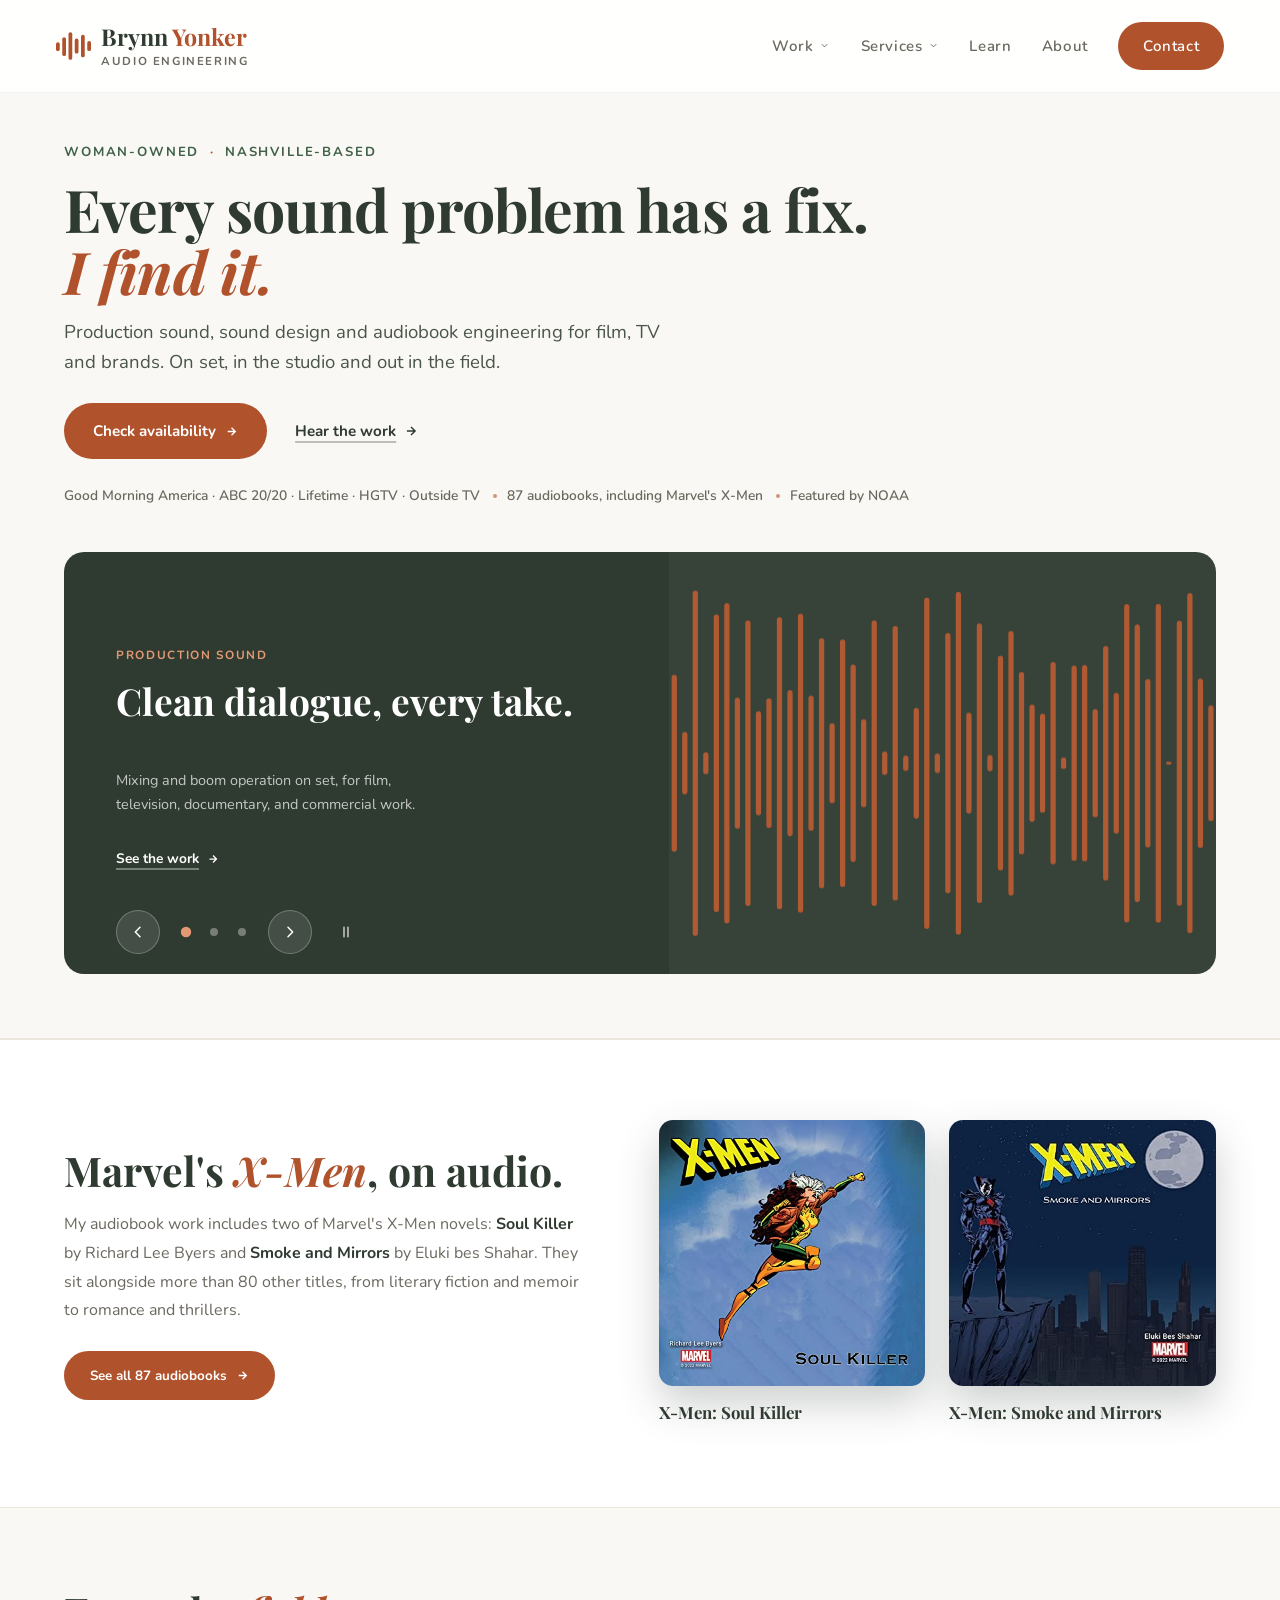
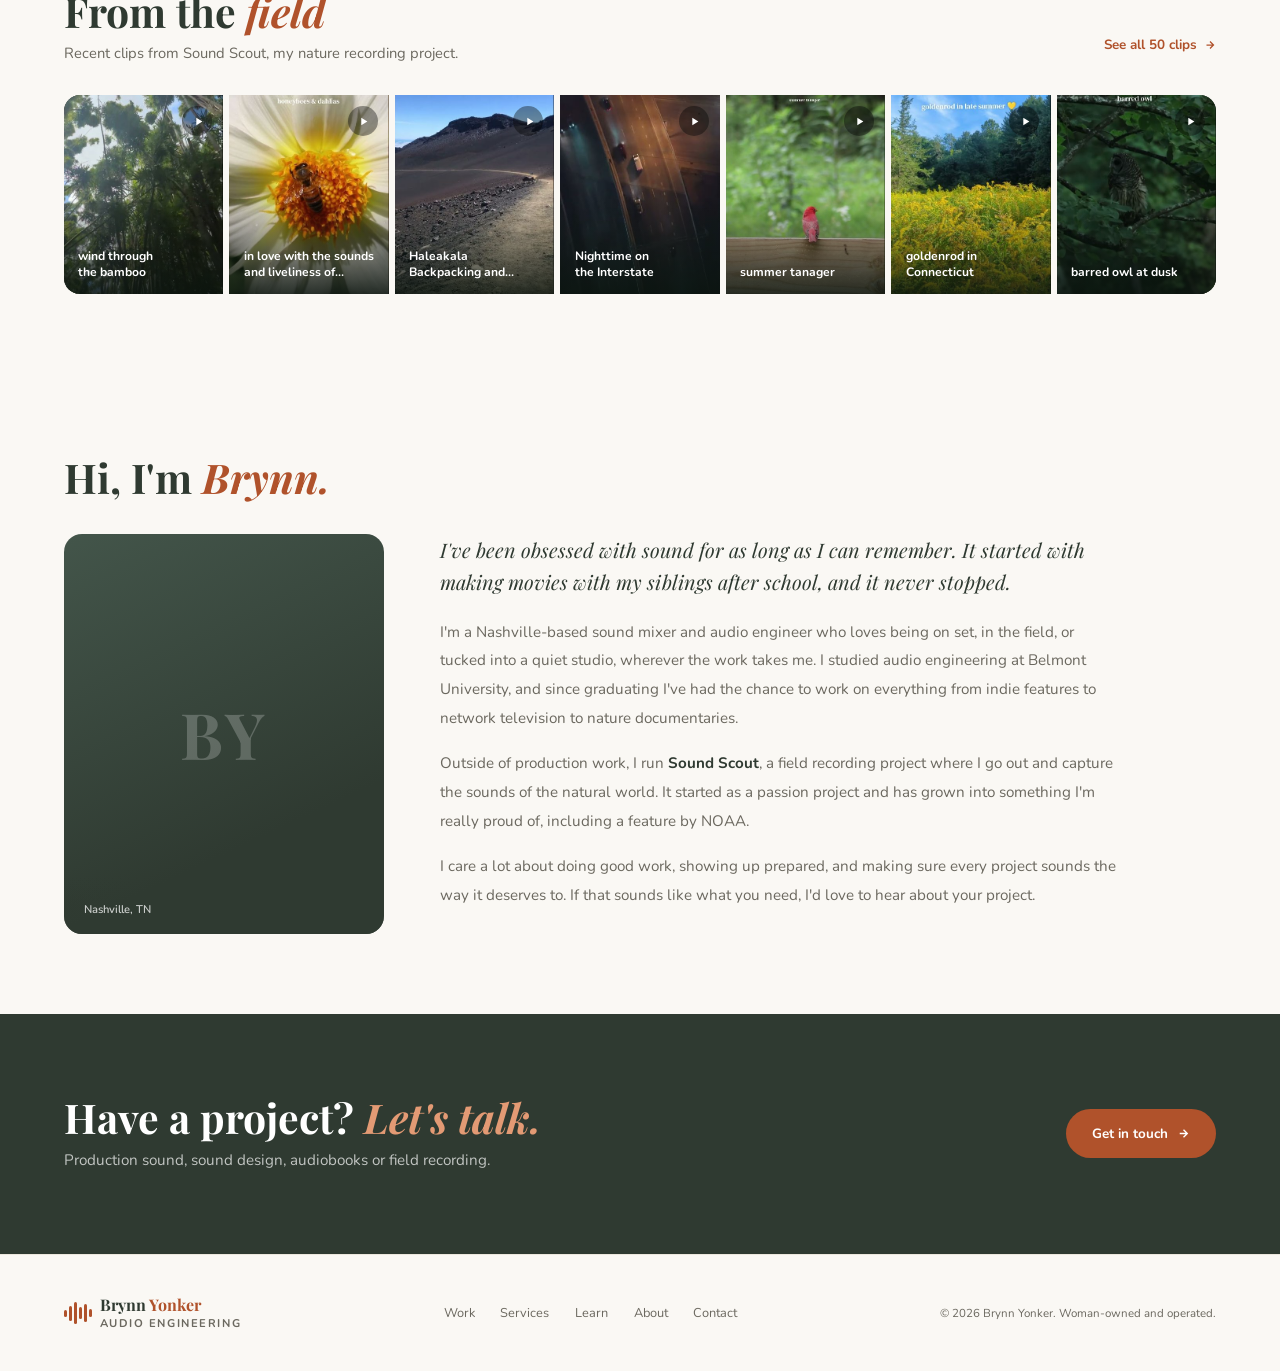
==== index.html @ 13d366b1 "Services: symmetric rows down the page One centred column (max 1080px); every row is two equal halve" ====
<!DOCTYPE html>
<html lang="en">
<head>
<meta charset="UTF-8">
<meta name="viewport" content="width=device-width, initial-scale=1.0">
<title>Brynn Yonker | Production Sound Mixer &amp; Audio Engineer</title>
<meta name="description" content="Production Sound Mixer, Sound Designer, and Audiobook Engineer based in Nashville, TN. Credits include GMA, ABC 20/20, Lifetime, HGTV and Outside TV.">
<link rel="canonical" href="https://particlepack-prog.github.io/brynn-yonker/">
<link rel="icon" href="data:image/svg+xml,%3Csvg xmlns='http://www.w3.org/2000/svg' viewBox='0 0 32 32'%3E%3Crect width='32' height='32' rx='7' fill='%232f3a31'/%3E%3Cg fill='%23c25e34'%3E%3Crect x='6' y='13' width='3' height='6' rx='1.5'/%3E%3Crect x='11' y='9' width='3' height='14' rx='1.5'/%3E%3Crect x='16' y='6' width='3' height='20' rx='1.5'/%3E%3Crect x='21' y='11' width='3' height='10' rx='1.5'/%3E%3C/g%3E%3C/svg%3E">
<meta name="theme-color" content="#2f3a31">
<meta property="og:type" content="website">
<meta property="og:site_name" content="Brynn Yonker">
<meta property="og:title" content="Brynn Yonker | Production Sound Mixer & Audio Engineer">
<meta property="og:description" content="Production Sound Mixer, Sound Designer, and Audiobook Engineer based in Nashville, TN. Credits include GMA, ABC 20/20, Lifetime, HGTV and Outside TV.">
<meta property="og:url" content="https://particlepack-prog.github.io/brynn-yonker/">
<meta property="og:image" content="https://particlepack-prog.github.io/brynn-yonker/og-image.png">
<meta property="og:image:width" content="1200">
<meta property="og:image:height" content="630">
<meta property="og:image:alt" content="Brynn Yonker, Production Sound Mixer, Nashville TN">
<meta name="twitter:card" content="summary_large_image">
<meta name="twitter:title" content="Brynn Yonker | Production Sound Mixer & Audio Engineer">
<meta name="twitter:description" content="Production Sound Mixer, Sound Designer, and Audiobook Engineer based in Nashville, TN. Credits include GMA, ABC 20/20, Lifetime, HGTV and Outside TV.">
<meta name="twitter:image" content="https://particlepack-prog.github.io/brynn-yonker/og-image.png">
<script type="application/ld+json">
{
  "@context": "https://schema.org",
  "@type": "Person",
  "name": "Brynn Yonker",
  "url": "https://particlepack-prog.github.io/brynn-yonker/",
  "image": "https://particlepack-prog.github.io/brynn-yonker/og-image.png",
  "jobTitle": "Production Sound Mixer",
  "description": "Production Sound Mixer, Sound Designer, and Audiobook Engineer based in Nashville, TN.",
  "address": { "@type": "PostalAddress", "addressLocality": "Nashville", "addressRegion": "TN", "addressCountry": "US" },
  "knowsAbout": ["Production Sound Mixing", "Boom Operation", "Sound Design", "Audiobook Engineering", "Field Recording"],
  "sameAs": [
    "https://www.imdb.com/name/nm11191934/",
    "https://www.instagram.com/brynn.yonker/",
    "https://www.facebook.com/brynn.yonker.9/",
    "https://www.linkedin.com/in/brynn-yonker-462735157/",
    "https://www.youtube.com/@sound_scout",
    "https://www.tiktok.com/@sound_scout"
  ]
}
</script>
<link rel="preconnect" href="https://fonts.googleapis.com">
<link rel="preconnect" href="https://fonts.gstatic.com" crossorigin>
<link href="https://fonts.googleapis.com/css2?family=Playfair+Display:ital,wght@0,400;0,700;1,400;1,700&family=Nunito:wght@300;400;600;700&display=swap" rel="stylesheet">
<link rel="stylesheet" href="css/style.css?v=2f4d463a">
</head>
<body>
<a class="skip-link" href="#main">Skip to content</a>

<!-- NAV -->
<nav aria-label="Main">
  <a href="index.html" class="nav-logo"><span class="wave"><i></i><i></i><i></i><i></i><i></i><i></i></span><span class="logo-text"><span class="logo-name">Brynn <span class="logo-surname">Yonker</span></span><span class="logo-role">Audio Engineering</span></span></a>
  <button class="nav-toggle" aria-label="Menu" aria-expanded="false">
    <svg viewBox="0 0 24 24"><path d="M3 12h18M3 6h18M3 18h18"/></svg>
  </button>
  <ul class="nav-links">
    <li>
      <a href="work/production-sound.html">Work <svg class="nav-caret" viewBox="0 0 24 24"><path d="M6 9l6 6 6-6"/></svg></a>
      <div class="nav-dropdown">
        <a href="work/production-sound.html"><span class="dd-title">Production Sound</span><span class="dd-desc">Mixing &amp; boom op on set</span></a>
        <a href="work/sound-design.html"><span class="dd-title">Sound Design</span><span class="dd-desc">Post-production design</span></a>
        <a href="work/audiobooks.html"><span class="dd-title">Audiobooks</span><span class="dd-desc">Recording, editing, ACX delivery</span></a>
        <a href="work/sound-scout.html"><span class="dd-title">Sound Scout</span><span class="dd-desc">Field recording, nature &amp; NOAA</span></a>
      </div>
    </li>
    <li>
      <a href="services.html">Services <svg class="nav-caret" viewBox="0 0 24 24"><path d="M6 9l6 6 6-6"/></svg></a>
      <div class="nav-dropdown">
        <a href="services.html#production-sound-mixing"><span class="dd-title">Production Sound Mixing</span><span class="dd-desc">Dialogue capture on set</span></a>
        <a href="services.html#boom-operation"><span class="dd-title">Boom Operation</span><span class="dd-desc">Clean, out-of-frame coverage</span></a>
        <a href="services.html#sound-design"><span class="dd-title">Sound Design</span><span class="dd-desc">Editing, design and mix</span></a>
        <a href="services.html#audiobooks"><span class="dd-title">Audiobook Engineering</span><span class="dd-desc">Record, proof, master to ACX</span></a>
        <a href="services.html#field-recording"><span class="dd-title">Field Recording</span><span class="dd-desc">Nature and location audio</span></a>
      </div>
    </li>
    <li><a href="learn.html">Learn</a></li>
    <li><a href="#about">About</a></li>
    <li><a href="contact.html" class="nav-cta">Contact</a></li>
  </ul>
</nav>

<main id="main" tabindex="-1">

<!-- HERO -->
<section id="hero">
  <div class="hero-pitch">
    <p class="hero-identity">Woman-owned <span aria-hidden="true">·</span> Nashville-based</p>
    <h1 class="hero-title"><span class="sr-only">Brynn Yonker, Nashville audio engineer. </span>Every sound problem has a fix. <em>I find it.</em></h1>
    <p class="hero-lede">Production sound, sound design and audiobook engineering for film, TV and brands. On set, in the studio and out in the field.</p>
    <div class="hero-actions">
      <a class="btn-primary" href="contact.html">Check availability <svg width="13" height="13" viewBox="0 0 24 24" fill="none" stroke="currentColor" stroke-width="2.5"><path d="M5 12h14M12 5l7 7-7 7"/></svg></a>
      <a class="hero-secondary" href="work/production-sound.html">Hear the work <svg viewBox="0 0 24 24"><path d="M5 12h14M12 5l7 7-7 7"/></svg></a>
    </div>
    <ul class="hero-proof">
      <li>Good Morning America · ABC 20/20 · Lifetime · HGTV · Outside TV</li>
      <li>87 audiobooks, including Marvel's X-Men</li>
      <li>Featured by NOAA</li>
    </ul>
  </div>

  <div class="hero-slider" id="heroSlider" aria-roledescription="carousel" aria-label="Areas of work">
    <div class="hero-track">
      <article class="hero-slide is-active" data-index="0">
        <div class="hero-slide-copy">
          <span class="hero-eyebrow">Production Sound</span>
          <h2>Clean dialogue, every take.</h2>
          <p>Mixing and boom operation on set, for film, television, documentary, and commercial work.</p>
          <a href="work/production-sound.html" class="hero-slide-link">See the work <svg viewBox="0 0 24 24"><path d="M5 12h14M12 5l7 7-7 7"/></svg></a>
        </div>
        <div class="hero-slide-visual"><canvas class="hero-canvas" data-viz="dialogue" aria-hidden="true"></canvas></div>
      </article>
      <article class="hero-slide" data-index="1">
        <div class="hero-slide-copy">
          <a class="ig-badge hero-noaa" href="https://www.fisheries.noaa.gov/new-england-mid-atlantic/science-data/passive-acoustic-technologies#drop-hydrophone" target="_blank" rel="noopener"><svg viewBox="0 0 24 24"><path d="M12 22s8-4 8-10V5l-8-3-8 3v7c0 6 8 10 8 10z"/></svg> Featured by NOAA</a>
          <span class="hero-eyebrow">Sound Design &amp; Field Recording</span>
          <h2>Sound worlds, built from scratch.</h2>
          <p>Post-production design and nature field recording under the Sound Scout brand.</p>
          <a href="work/sound-design.html" class="hero-slide-link">See the work <svg viewBox="0 0 24 24"><path d="M5 12h14M12 5l7 7-7 7"/></svg></a>
        </div>
        <div class="hero-slide-visual"><img class="hero-slide-img" src="img/work/noaa-banner.jpg" alt="Illustration of a hydrophone recording underwater"></div>
      </article>
      <article class="hero-slide" data-index="2">
        <div class="hero-slide-copy">
          <span class="hero-eyebrow">Audiobooks</span>
          <h2>Stories, voiced and delivered.</h2>
          <p>Recording, editing, and proofing with ACX-compliant delivery for Audible and beyond.</p>
          <a href="work/audiobooks.html" class="hero-slide-link">See the work <svg viewBox="0 0 24 24"><path d="M5 12h14M12 5l7 7-7 7"/></svg></a>
        </div>
        <div class="hero-slide-visual hero-covers">
          <img src="img/audiobooks/x-men-soul-killer.jpg" alt="X-Men: Soul Killer audiobook cover" width="500" height="500">
          <img src="img/audiobooks/x-men-smoke-and-mirrors.jpg" alt="X-Men: Smoke and Mirrors audiobook cover" width="400" height="400">
        </div>
      </article>
    </div>
    <div class="hero-controls">
      <button class="hero-arrow" type="button" data-dir="-1" aria-label="Previous slide"><svg viewBox="0 0 24 24"><path d="M15 5l-7 7 7 7"/></svg></button>
      <div class="hero-dots">
        <button class="hero-dot is-active" type="button" aria-current="true" data-index="0" aria-label="Slide 1: Production Sound"></button>
        <button class="hero-dot" type="button" data-index="1" aria-label="Slide 2: Sound Design &amp; Field Recording"></button>
        <button class="hero-dot" type="button" data-index="2" aria-label="Slide 3: Audiobooks"></button>
      </div>
      <button class="hero-arrow" type="button" data-dir="1" aria-label="Next slide"><svg viewBox="0 0 24 24"><path d="M9 5l7 7-7 7"/></svg></button>
      <button class="hero-pause" type="button" data-motion-toggle aria-label="Pause animations"><svg class="icon-pause-sm" viewBox="0 0 24 24"><path d="M9 5v14M15 5v14"/></svg><svg class="icon-play-sm" viewBox="0 0 24 24"><path d="M7 4.5v15l12-7.5z"/></svg></button>
    </div>
  </div>
</section>

<!-- MARVEL: the X-Men audiobooks, out front -->
<section id="marvel" class="marvel-band">
  <div class="marvel-inner">
    <div class="marvel-copy fade-up">
      <h2>Marvel's <em>X-Men</em>, on audio.</h2>
      <p>My audiobook work includes two of Marvel's X-Men novels: <strong>Soul Killer</strong> by Richard Lee Byers and <strong>Smoke and Mirrors</strong> by Eluki bes Shahar. They sit alongside more than 80 other titles, from literary fiction and memoir to romance and thrillers.</p>
      <a class="btn-primary" href="work/audiobooks.html">See all 87 audiobooks <svg width="13" height="13" viewBox="0 0 24 24" fill="none" stroke="currentColor" stroke-width="2.5"><path d="M5 12h14M12 5l7 7-7 7"/></svg></a>
    </div>
    <div class="marvel-covers fade-up">
      <a class="marvel-cover" href="https://www.audible.com/pd/X-Men-Soul-Killer-Audiobook/B09GL233FQ" target="_blank" rel="noopener">
        <img src="img/audiobooks/x-men-soul-killer.jpg" alt="X-Men: Soul Killer audiobook cover" width="500" height="500" loading="lazy">
        <span class="marvel-cap">X-Men: Soul Killer</span>
      </a>
      <a class="marvel-cover" href="https://www.audible.com/pd/X-Men-Smoke-and-Mirrors-Audiobook/B09GL21Y2V" target="_blank" rel="noopener">
        <img src="img/audiobooks/x-men-smoke-and-mirrors.jpg" alt="X-Men: Smoke and Mirrors audiobook cover" width="400" height="400" loading="lazy">
        <span class="marvel-cap">X-Men: Smoke and Mirrors</span>
      </a>
    </div>
  </div>
</section>

<!-- FROM THE FIELD: a strip of real Sound Scout clips -->
<section id="field">
  <div class="field-head">
    <div>
      <h2>From the <em>field</em></h2>
      <p>Recent clips from Sound Scout, my nature recording project.</p>
    </div>
    <a class="field-all" href="work/sound-scout.html">See all 50 clips <svg width="12" height="12" viewBox="0 0 24 24" fill="none" stroke="currentColor" stroke-width="2.5"><path d="M5 12h14M12 5l7 7-7 7"/></svg></a>
  </div>
  <div class="field-row">
    <a class="ig-tile" href="https://youtube.com/shorts/SfgPTwZtjlU" target="_blank" rel="noopener">
      <img class="ig-img" src="img/scout/SfgPTwZtjlU.jpg" alt="" loading="lazy" width="405" height="506">
      <span class="ig-play" aria-hidden="true"><svg viewBox="0 0 10 10"><polygon points="3,1.5 8.5,5 3,8.5"/></svg></span>
      <span class="ig-caption"><span class="ig-title">wind through the bamboo</span></span>
    </a>
    <a class="ig-tile" href="https://youtube.com/shorts/Vj1apiY_xVc" target="_blank" rel="noopener">
      <img class="ig-img" src="img/scout/Vj1apiY_xVc.jpg" alt="" loading="lazy" width="405" height="506">
      <span class="ig-play" aria-hidden="true"><svg viewBox="0 0 10 10"><polygon points="3,1.5 8.5,5 3,8.5"/></svg></span>
      <span class="ig-caption"><span class="ig-title">in love with the sounds and liveliness of summer</span></span>
    </a>
    <a class="ig-tile" href="https://youtube.com/shorts/o15S46kv6pw" target="_blank" rel="noopener">
      <img class="ig-img" src="img/scout/o15S46kv6pw.jpg" alt="" loading="lazy" width="405" height="506">
      <span class="ig-play" aria-hidden="true"><svg viewBox="0 0 10 10"><polygon points="3,1.5 8.5,5 3,8.5"/></svg></span>
      <span class="ig-caption"><span class="ig-title">Haleakala Backpacking and Recording</span></span>
    </a>
    <a class="ig-tile" href="https://youtube.com/shorts/IsF0hgpNGHE" target="_blank" rel="noopener">
      <img class="ig-img" src="img/scout/IsF0hgpNGHE.jpg" alt="" loading="lazy" width="405" height="506">
      <span class="ig-play" aria-hidden="true"><svg viewBox="0 0 10 10"><polygon points="3,1.5 8.5,5 3,8.5"/></svg></span>
      <span class="ig-caption"><span class="ig-title">Nighttime on the Interstate</span></span>
    </a>
    <a class="ig-tile" href="https://youtube.com/shorts/_kPW7LiaGSY" target="_blank" rel="noopener">
      <img class="ig-img" src="img/scout/_kPW7LiaGSY.jpg" alt="" loading="lazy" width="405" height="506">
      <span class="ig-play" aria-hidden="true"><svg viewBox="0 0 10 10"><polygon points="3,1.5 8.5,5 3,8.5"/></svg></span>
      <span class="ig-caption"><span class="ig-title">summer tanager</span></span>
    </a>
    <a class="ig-tile" href="https://youtube.com/shorts/Dkj8dXExm6c" target="_blank" rel="noopener">
      <img class="ig-img" src="img/scout/Dkj8dXExm6c.jpg" alt="" loading="lazy" width="405" height="506">
      <span class="ig-play" aria-hidden="true"><svg viewBox="0 0 10 10"><polygon points="3,1.5 8.5,5 3,8.5"/></svg></span>
      <span class="ig-caption"><span class="ig-title">goldenrod in Connecticut</span></span>
    </a>
    <a class="ig-tile" href="https://youtube.com/shorts/Xej_dlHcy8c" target="_blank" rel="noopener">
      <img class="ig-img" src="img/scout/Xej_dlHcy8c.jpg" alt="" loading="lazy" width="405" height="506">
      <span class="ig-play" aria-hidden="true"><svg viewBox="0 0 10 10"><polygon points="3,1.5 8.5,5 3,8.5"/></svg></span>
      <span class="ig-caption"><span class="ig-title">barred owl at dusk</span></span>
    </a>
  </div>
</section>

<!-- ABOUT -->
<section id="about">
  <h2>Hi, I'm <em>Brynn.</em></h2>
  <div class="about-grid">
  <!-- Portrait slot: the monogram stands in until a photo exists. To add one,
       save it as img/brynn-portrait.jpg and uncomment the img line below. -->
  <figure class="about-portrait fade-up">
    <span class="monogram">BY</span>
    <!-- <img src="img/brynn-portrait.jpg" alt="Brynn Yonker on set" loading="lazy" width="640" height="800"> -->
    <figcaption>Nashville, TN</figcaption>
  </figure>
  <div class="about-inner fade-up">
    <p class="opener">I've been obsessed with sound for as long as I can remember. It started with making movies with my siblings after school, and it never stopped.</p>
    <p>I'm a Nashville-based sound mixer and audio engineer who loves being on set, in the field, or tucked into a quiet studio, wherever the work takes me. I studied audio engineering at Belmont University, and since graduating I've had the chance to work on everything from indie features to network television to nature documentaries.</p>
    <p>Outside of production work, I run <strong>Sound Scout</strong>, a field recording project where I go out and capture the sounds of the natural world. It started as a passion project and has grown into something I'm really proud of, including a feature by NOAA.</p>
    <p>I care a lot about doing good work, showing up prepared, and making sure every project sounds the way it deserves to. If that sounds like what you need, I'd love to hear about your project.</p>
  </div>
  </div>
</section>

<!-- LET'S TALK -->
<section id="contact" class="cta-band">
  <div class="cta-inner">
    <div>
      <h2>Have a project? <em>Let's talk.</em></h2>
      <p>Production sound, sound design, audiobooks or field recording.</p>
    </div>
    <a class="btn-primary" href="contact.html">Get in touch <svg width="13" height="13" viewBox="0 0 24 24" fill="none" stroke="currentColor" stroke-width="2.5"><path d="M5 12h14M12 5l7 7-7 7"/></svg></a>
  </div>
</section>

<!-- FOOTER -->
</main>

<footer>
  <div class="footer-logo"><span class="wave"><i></i><i></i><i></i><i></i><i></i><i></i></span><span class="logo-text"><span class="logo-name">Brynn <span class="logo-surname">Yonker</span></span><span class="logo-role">Audio Engineering</span></span></div>
  <div class="footer-links">
    <a href="work/production-sound.html">Work</a>
    <a href="services.html">Services</a>
    <a href="learn.html">Learn</a>
    <a href="#about">About</a>
    <a href="contact.html">Contact</a>
  </div>
  <div class="footer-copy">&copy; 2026 Brynn Yonker. Woman-owned and operated.</div>
</footer>

<script src="js/main.js?v=2f4d463a"></script>
</body>
</html>
---- css/style.css ----
*,*::before,*::after{box-sizing:border-box;margin:0;padding:0}
:root{
  --cream:#faf8f4;--cream2:#ece7dd;
  --brown:#2f3a31;--brown2:#4a564a;
  --orange:#b0522b;--orange2:#e39a74;
  --green:#3f6147;--green2:#6a8d72;--green3:#e0ebdf;
  --sky:#7a9b8e;--muted:#6b685f;
  --navbg:rgba(255,255,255,0.9);
  --serif:'Playfair Display',Georgia,serif;
  --sans:'Nunito',system-ui,sans-serif;
}
html{scroll-behavior:smooth}
body{background:var(--cream);color:var(--brown);font-family:var(--sans);font-weight:400;line-height:1.75}
:focus-visible{outline:2px solid var(--orange);outline-offset:3px}
::selection{background:color-mix(in srgb,var(--orange) 24%,transparent);color:var(--brown)}
/* Skip link: off-screen until a keyboard user tabs to it. */
.skip-link{position:fixed;top:.75rem;left:.75rem;z-index:400;background:var(--brown);color:#fff;font-size:.88rem;font-weight:700;padding:.75rem 1.2rem;border-radius:10px;text-decoration:none;transform:translateY(-200%);transition:transform .2s}
.skip-link:focus{transform:none}
main:focus{outline:none}

/* ═══ NAV ═══ */
nav{position:fixed;top:0;left:0;right:0;z-index:200;display:flex;justify-content:space-between;align-items:center;padding:1.1rem 3.5rem;background:var(--navbg);backdrop-filter:blur(12px);border-bottom:1px solid color-mix(in srgb,var(--brown) 6%,transparent)}
.nav-logo{display:inline-flex;align-items:center;gap:.6rem;font-family:var(--serif);font-size:1.15rem;font-weight:700;color:var(--brown);text-decoration:none}

/* logo lockup: name over discipline */
.logo-text{display:flex;flex-direction:column;line-height:1.05}
.logo-surname{color:var(--orange)}
.logo-role{font-family:var(--sans);font-size:.7rem;font-weight:700;letter-spacing:.14em;text-transform:uppercase;color:var(--muted);margin-top:.28rem}
.footer-logo .logo-role{font-size:.7rem}

/* waveform mark */
.wave{display:inline-flex;align-items:center;gap:2.5px;height:22px}
.wave i{display:block;width:2.5px;border-radius:2px;background:var(--orange);animation:wave 1.2s ease-in-out infinite}
.wave i:nth-child(1){height:7px;animation-delay:0s}
.wave i:nth-child(2){height:15px;animation-delay:.15s}
.wave i:nth-child(3){height:22px;animation-delay:.3s}
.wave i:nth-child(4){height:12px;animation-delay:.45s}
.wave i:nth-child(5){height:18px;animation-delay:.6s}
.wave i:nth-child(6){height:8px;animation-delay:.75s}
@keyframes wave{0%,100%{transform:scaleY(.5)}50%{transform:scaleY(1)}}
@media(prefers-reduced-motion:reduce){.wave i{animation:none}}
.footer-logo .wave i{background:var(--orange)}

.nav-links{display:flex;align-items:center;gap:2rem;list-style:none}
.nav-links>li{position:relative}
.nav-links>li>a{font-size:0.8rem;font-weight:600;letter-spacing:.04em;color:var(--muted);text-decoration:none;transition:color .25s;display:inline-flex;align-items:center;gap:.35rem}
.nav-links>li>a:hover,.nav-links>li.active>a,.nav-links>li:focus-within>a{color:var(--orange)}
.nav-caret{width:9px;height:9px;stroke:currentColor;fill:none;stroke-width:2;transition:transform .2s}
.nav-links>li:hover .nav-caret,.nav-links>li:focus-within .nav-caret{transform:rotate(180deg)}
.nav-cta{display:inline-flex!important;align-items:center;min-height:44px;font-size:.76rem;font-weight:700;color:#fff!important;background:var(--orange);padding:.5rem 1.2rem;border-radius:50px;text-decoration:none;transition:background .25s!important}
.nav-cta:hover{background:var(--brown)!important}

/* dropdown */
/* Closing is delayed slightly (visibility flips last), so a crooked path from the
   label down to the menu doesn't drop it. Visibility alone gates clicks, which
   keeps the menu usable for that whole grace period. */
.nav-dropdown{position:absolute;top:100%;left:50%;transform:translate(-50%,6px);min-width:210px;background:#fff;border:1px solid var(--cream2);border-radius:12px;box-shadow:0 16px 40px color-mix(in srgb,var(--brown) 12%,transparent);padding:.5rem;opacity:0;visibility:hidden;transition:opacity .18s ease .12s,transform .18s ease .12s,visibility 0s linear .3s}
/* Invisible bridge across the gap between the label and the menu. It belongs to
   the menu, so crossing it keeps the parent item hovered. Its height must match
   the 10px open-state offset below. */
.nav-dropdown::before{content:'';position:absolute;left:-12px;right:-12px;bottom:100%;height:10px}
.nav-links>li:hover .nav-dropdown,.nav-links>li:focus-within .nav-dropdown,.nav-links>li.open .nav-dropdown{opacity:1;visibility:visible;transform:translate(-50%,10px);transition:opacity .18s ease,transform .18s ease,visibility 0s}
.nav-dropdown a{display:flex;flex-direction:column;gap:.1rem;padding:.6rem .75rem;border-radius:8px;text-decoration:none;color:var(--brown);transition:background .2s}
.nav-dropdown a:hover,.nav-dropdown a:focus-visible{background:var(--cream)}
.nav-dropdown a .dd-title{font-size:.82rem;font-weight:700}
.nav-dropdown a .dd-desc{font-size:.7rem;color:var(--muted);font-weight:400}
.nav-dropdown a.current{background:var(--green3)}
.nav-dropdown a.current .dd-title{color:var(--green)}

/* mobile menu */
.nav-toggle{display:none;background:none;border:none;cursor:pointer;padding:10px;margin:-10px -10px -10px 0;border-radius:10px;line-height:0}
.nav-toggle svg{width:24px;height:24px;stroke:var(--brown);fill:none;stroke-width:2}

/* ═══ BREADCRUMB (work subpages) ═══ */
.breadcrumb{padding:7rem 4rem 0;display:flex;align-items:center;gap:.5rem;font-size:.76rem;font-weight:600;color:var(--muted)}
.breadcrumb a{display:inline-block;padding:.7rem 0;color:var(--muted);text-decoration:none;transition:color .2s}
.breadcrumb a:hover{color:var(--orange)}
.breadcrumb .sep{opacity:.5}
.breadcrumb .current{color:var(--orange)}
.work-hero{padding:1.25rem 4rem 3rem;border-bottom:1.5px solid var(--cream2)}
.work-hero h1{font-family:var(--serif);font-size:clamp(2.2rem,4.4vw,3.6rem);font-weight:700;color:var(--brown);line-height:1.05;margin-bottom:.65rem}
.work-hero h1 em{font-style:italic;color:var(--orange)}
.work-hero p{max-width:560px;font-size:.92rem;color:var(--muted);line-height:1.8}
.work-pager{display:flex;gap:.6rem;flex-wrap:wrap;margin-top:1.5rem}
.work-pager a{display:inline-flex;align-items:center;min-height:44px;font-size:.78rem;font-weight:600;color:var(--muted);background:var(--cream);border:1.5px solid var(--cream2);padding:.45rem 1rem;border-radius:50px;text-decoration:none;transition:all .2s}
.work-pager a:hover{border-color:var(--orange);color:var(--orange)}
.work-pager a.current{background:var(--orange);color:#fff;border-color:var(--orange)}

/* ═══ HERO ═══ */
#hero{padding:3rem 4rem 4rem;border-bottom:1.5px solid var(--cream2)}
.hero-head{display:flex;align-items:flex-end;justify-content:space-between;gap:2rem;flex-wrap:wrap;margin-bottom:2.5rem}
.hero-head h1{font-family:var(--serif);font-size:clamp(2.6rem,5vw,4.8rem);font-weight:700;line-height:1;color:var(--brown);margin-bottom:.65rem}
.hero-head h1 em{font-style:italic;color:var(--orange)}
.intro-roles{font-size:.82rem;color:var(--muted);font-weight:600;letter-spacing:.03em}
.hero-head-right{display:flex;align-items:center;gap:1.25rem;flex-shrink:0;padding-bottom:.3rem}
.intro-location{display:inline-flex;align-items:center;gap:.4rem;font-size:.78rem;font-weight:600;color:var(--muted)}
.intro-location svg{flex-shrink:0}

.hero-kicker{display:block;font-size:.72rem;font-weight:700;letter-spacing:.18em;text-transform:uppercase;color:var(--green);margin-bottom:.9rem;line-height:1.7}
.hero-kicker .sep{margin:0 .35rem}
@media(max-width:560px){.hero-kicker{letter-spacing:.12em;font-size:.68rem}}
.hero-kicker .sep{color:var(--orange);opacity:.7}

/* hero slider */
.hero-slider{position:relative;background:var(--brown);border-radius:20px;overflow:hidden}
.hero-track{display:grid}
.hero-slide{grid-area:1/1;display:grid;grid-template-columns:1.05fr .95fr;align-items:stretch;opacity:0;visibility:hidden;pointer-events:none;transition:opacity .6s ease}
.hero-slide.is-active{opacity:1;visibility:visible;pointer-events:auto}
@media(prefers-reduced-motion:reduce){.hero-slide{transition:none}}
.hero-slide-copy{padding:3rem 3.25rem;display:flex;flex-direction:column;justify-content:center;gap:.85rem;color:#fff}
.hero-eyebrow{display:inline-flex;align-items:center;gap:.5rem;font-size:.74rem;font-weight:700;letter-spacing:.14em;text-transform:uppercase;color:var(--orange2)}
.hero-slide-copy h2{font-family:var(--serif);font-size:clamp(1.7rem,2.9vw,2.5rem);font-weight:700;line-height:1.15;color:#fff}
.hero-slide-copy p{font-size:.9rem;color:rgba(255,255,255,.72);line-height:1.7;max-width:38ch}
.hero-slide-link{display:inline-flex;align-items:center;gap:.5rem;font-size:.86rem;font-weight:700;color:#fff;text-decoration:none;margin-top:.4rem;width:fit-content;min-height:44px;text-decoration-line:underline;text-decoration-color:rgba(255,255,255,.35);text-decoration-thickness:1.5px;text-underline-offset:.35em;transition:border-color .2s,gap .2s}
.hero-slide-link:hover{text-decoration-color:#fff;gap:.75rem}
.hero-slide-link svg{width:12px;height:12px;stroke:currentColor;fill:none;stroke-width:2.5}
.hero-slide-visual{position:relative;min-height:220px;background:rgba(255,255,255,.04)}
.hero-canvas{position:absolute;inset:0;width:100%;height:100%;display:block}
.hero-controls{position:absolute;left:3.25rem;bottom:1.25rem;display:flex;align-items:center;gap:1rem;z-index:5}
.hero-arrow{width:44px;height:44px;border-radius:50%;background:rgba(255,255,255,.1);border:1.5px solid rgba(255,255,255,.25);color:#fff;display:flex;align-items:center;justify-content:center;cursor:pointer;font-size:1rem;line-height:1;transition:background .2s,border-color .2s}
.hero-arrow:hover{background:var(--orange);border-color:var(--orange)}
.hero-controls{gap:.75rem}
.hero-arrow svg,.hero-pause svg{width:16px;height:16px;stroke:currentColor;fill:none;stroke-width:2.2;stroke-linecap:round;stroke-linejoin:round}
.hero-arrow:focus-visible,.hero-dot:focus-visible,.hero-pause:focus-visible{outline:2px solid var(--orange2);outline-offset:2px}
.hero-dots{display:flex}
.hero-dot{position:relative;width:28px;height:44px;background:none;border:none;cursor:pointer;padding:0;border-radius:8px}
.hero-dot::before{content:'';position:absolute;top:50%;left:50%;width:8px;height:8px;margin:-4px 0 0 -4px;border-radius:50%;background:rgba(255,255,255,.35);transition:background .2s,transform .2s}
.hero-dot:hover::before{background:rgba(255,255,255,.7)}
.hero-dot.is-active::before{background:var(--orange2);transform:scale(1.3)}
/* Pause control: stops the slider and every looping animation on the site. */
.hero-pause{width:44px;height:44px;border-radius:50%;background:none;border:none;color:rgba(255,255,255,.75);display:flex;align-items:center;justify-content:center;cursor:pointer;transition:color .2s,background .2s}
.hero-pause:hover{color:#fff;background:rgba(255,255,255,.1)}
.icon-play-sm{display:none}
.motion-paused .icon-pause-sm{display:none}
.motion-paused .icon-play-sm{display:block}

/* ═══ TRUSTED BY (scrolling) ═══ */
#trusted{padding:6.5rem 0 2.25rem;background:var(--green3);border-bottom:1.5px solid var(--cream2);overflow:hidden}
.trusted-label{display:block;text-align:center;font-size:.74rem;font-weight:700;letter-spacing:.16em;text-transform:uppercase;color:var(--green);margin-bottom:1.75rem}
.marquee{position:relative;width:100%;overflow:hidden;-webkit-mask:linear-gradient(90deg,transparent,#000 8%,#000 92%,transparent);mask:linear-gradient(90deg,transparent,#000 8%,#000 92%,transparent)}
.marquee-track{display:flex;width:max-content;animation:scroll-names 32s linear infinite}
.marquee-group{display:flex;flex-shrink:0}
.marquee:hover .marquee-track,.motion-paused .marquee-track{animation-play-state:paused}
.motion-paused .wave i{animation-play-state:paused}
.marquee-pause{flex-shrink:0;width:44px;height:44px;margin-right:2.5rem;border-radius:50%;background:none;border:1.5px solid color-mix(in srgb,var(--green) 30%,transparent);color:var(--green);display:flex;align-items:center;justify-content:center;cursor:pointer;transition:background .2s,border-color .2s}
.marquee-pause:hover{background:color-mix(in srgb,var(--green) 10%,transparent);border-color:var(--green)}
.marquee-pause svg{width:14px;height:14px;stroke:currentColor;fill:none;stroke-width:2.2;stroke-linecap:round;stroke-linejoin:round}
.marquee-track span{display:inline-flex;align-items:center;font-family:var(--serif);font-size:clamp(1.1rem,2vw,1.6rem);font-weight:700;color:var(--brown);white-space:nowrap;padding:0 2.25rem}
.marquee-track .dot{color:var(--orange);opacity:.55;font-size:.6rem;padding:0}
@keyframes scroll-names{from{transform:translateX(0)}to{transform:translateX(-50%)}}
@media(prefers-reduced-motion:reduce){.marquee-track{animation:none;justify-content:center;width:100%}.marquee-group{flex-wrap:wrap;justify-content:center;row-gap:.25rem}.marquee-group[aria-hidden]{display:none}.marquee{-webkit-mask:none;mask:none}.marquee-pause{display:none}}

/* ═══ SHARED ═══ */
section{padding:5rem 4rem}
h2{font-family:var(--serif);font-size:clamp(1.8rem,3.2vw,2.8rem);font-weight:700;line-height:1.15;color:var(--brown);margin-bottom:2rem}
h2 em{font-style:italic;color:var(--orange)}
.btn-primary{display:inline-flex;align-items:center;gap:.6rem;background:var(--orange);color:#fff;font-family:var(--sans);font-size:.84rem;font-weight:700;padding:.8rem 1.6rem;border-radius:50px;text-decoration:none;border:none;cursor:pointer;transition:background .25s,transform .2s}
.btn-primary:hover{background:var(--brown);transform:translateY(-1px)}

/* ═══ WORK TEASER (home) ═══ */
#work-teaser{background:white}
.work-teaser-grid{display:grid;grid-template-columns:repeat(4,1fr);gap:1.25rem}
.work-teaser-card{background:var(--cream);border:1.5px solid var(--cream2);border-radius:16px;padding:1.5rem;text-decoration:none;display:flex;flex-direction:column;gap:.6rem;transition:transform .25s,box-shadow .25s,border-color .25s;position:relative;overflow:hidden}
.work-teaser-card:hover{transform:translateY(-3px);box-shadow:0 12px 32px color-mix(in srgb,var(--brown) 8%,transparent);border-color:color-mix(in srgb,var(--orange) 25%,transparent)}
.wt-icon{width:38px;height:38px;background:color-mix(in srgb,var(--orange) 12%,transparent);border-radius:9px;display:flex;align-items:center;justify-content:center}
.wt-icon svg{width:18px;height:18px;stroke:var(--orange);fill:none;stroke-width:1.6}
.wt-title{font-family:var(--serif);font-size:1.05rem;font-weight:700;color:var(--brown)}
.wt-desc{font-size:.8rem;color:var(--muted);line-height:1.6;flex:1}
.wt-link{font-size:.72rem;font-weight:700;color:var(--orange);display:inline-flex;align-items:center;gap:.35rem}
.wt-link svg{width:11px;height:11px;stroke:currentColor;fill:none;stroke-width:2.5;transition:transform .2s}
.work-teaser-card:hover .wt-link svg{transform:translateX(3px)}

/* ═══ A/B AUDIO PLAYER ═══ */
.ab-player{background:var(--brown);border-radius:20px;padding:2.25rem 2.5rem;margin-bottom:2.5rem;color:#fff}
.abp-head{display:flex;justify-content:space-between;align-items:flex-start;gap:1.5rem;flex-wrap:wrap;margin-bottom:1.75rem}
.abp-eyebrow{display:inline-flex;align-items:center;gap:.5rem;font-size:.74rem;font-weight:700;letter-spacing:.14em;text-transform:uppercase;color:var(--orange2)}
.abp-title{font-family:var(--serif);font-size:clamp(1.4rem,2.4vw,1.9rem);font-weight:700;color:#fff;margin:.5rem 0 .35rem}
.abp-note{font-size:.85rem;color:rgba(255,255,255,.6);line-height:1.6;max-width:46ch}
.abp-badge{font-size:.7rem;font-weight:700;letter-spacing:.1em;text-transform:uppercase;color:#f0c9a8;background:color-mix(in srgb,var(--orange2) 18%,transparent);border:1px solid color-mix(in srgb,var(--orange2) 40%,transparent);padding:.3rem .7rem;border-radius:50px;white-space:nowrap}
.abp-body{display:flex;align-items:center;gap:1.25rem}
.abp-play{width:52px;height:52px;flex-shrink:0;border-radius:50%;background:var(--orange);border:none;cursor:pointer;display:flex;align-items:center;justify-content:center;transition:background .2s,transform .2s}
.abp-play:hover{transform:scale(1.06)}
.abp-play:focus-visible,.abp-toggle button:focus-visible{outline:2px solid var(--orange2);outline-offset:3px}
.abp-play svg{width:16px;height:16px;fill:#fff}
.abp-play .icon-pause{display:none}
.ab-player.is-playing .abp-play .icon-play{display:none}
.ab-player.is-playing .abp-play .icon-pause{display:block}
.abp-wave{position:relative;flex:1;height:68px;cursor:pointer;min-width:0}
.abp-wave canvas{position:absolute;inset:0;width:100%;height:100%;display:block}
.abp-time{font-size:.78rem;font-weight:600;color:rgba(255,255,255,.55);font-variant-numeric:tabular-nums;white-space:nowrap;flex-shrink:0}
.abp-toggle{display:inline-flex;gap:.25rem;margin-top:1.5rem;background:rgba(255,255,255,.07);padding:.25rem;border-radius:50px}
.abp-toggle button{font-family:var(--sans);font-size:.76rem;font-weight:700;color:rgba(255,255,255,.65);background:none;border:none;padding:.5rem 1.35rem;border-radius:50px;cursor:pointer;transition:background .2s,color .2s}
.abp-toggle button.is-active{background:var(--orange);color:#fff}
.abp-toggle button:hover:not(.is-active){color:#fff}
.abp-hint{font-size:.8rem;color:rgba(255,255,255,.62);margin-top:.85rem}
@media(max-width:900px){
  .ab-player{padding:1.5rem 1.35rem}
  .abp-body{gap:.85rem}
  .abp-play{width:44px;height:44px}
  .abp-wave{height:54px}
  .abp-time{display:none}
}

/* ═══ PORTFOLIO (video/audiobook/scout grids used on Work subpages) ═══ */
.video-grid{display:grid;grid-template-columns:repeat(auto-fill,minmax(280px,1fr));gap:1.25rem}
/* The card owns its shape, so it never collapses if a thumbnail is missing. */
.video-card{aspect-ratio:16/9;border-radius:14px;overflow:hidden;cursor:pointer;position:relative;background:var(--brown);transition:transform .3s,box-shadow .3s}
/* Cards carry a waveform ground, so they read as designed whether or not the
   thumbnail loads. Hues rotate so a grid of them has some rhythm. */
.video-card::after{content:'';position:absolute;inset:0;z-index:0;background-image:url("data:image/svg+xml,%3Csvg xmlns='http://www.w3.org/2000/svg' width='120' height='40' viewBox='0 0 120 40'%3E%3Cg fill='%23ffffff' fill-opacity='0.08'%3E%3Crect x='4' y='14' width='3' height='12' rx='1.5'/%3E%3Crect x='12' y='8' width='3' height='24' rx='1.5'/%3E%3Crect x='20' y='16' width='3' height='8' rx='1.5'/%3E%3Crect x='28' y='5' width='3' height='30' rx='1.5'/%3E%3Crect x='36' y='12' width='3' height='16' rx='1.5'/%3E%3Crect x='44' y='9' width='3' height='22' rx='1.5'/%3E%3Crect x='52' y='15' width='3' height='10' rx='1.5'/%3E%3Crect x='60' y='6' width='3' height='28' rx='1.5'/%3E%3Crect x='68' y='13' width='3' height='14' rx='1.5'/%3E%3Crect x='76' y='10' width='3' height='20' rx='1.5'/%3E%3Crect x='84' y='17' width='3' height='6' rx='1.5'/%3E%3Crect x='92' y='7' width='3' height='26' rx='1.5'/%3E%3Crect x='100' y='11' width='3' height='18' rx='1.5'/%3E%3Crect x='108' y='14' width='3' height='12' rx='1.5'/%3E%3C/g%3E%3C/svg%3E");background-size:120px 40px;pointer-events:none}
.video-card:nth-child(3n+1){background:linear-gradient(150deg,#3a4a3d 0%,var(--brown) 70%)}
.video-card:nth-child(3n+2){background:linear-gradient(150deg,#4a3b30 0%,var(--brown) 70%)}
.video-card:nth-child(3n+3){background:linear-gradient(150deg,#35453f 0%,var(--brown) 70%)}
.video-card>*{position:relative;z-index:1}
.video-card:hover{transform:translateY(-3px);box-shadow:0 12px 32px color-mix(in srgb,var(--brown) 10%,transparent)}
.video-thumb{width:100%;height:100%;object-fit:cover;display:block;transition:transform .5s}
.video-card:hover .video-thumb{transform:scale(1.04)}
.video-overlay{position:absolute;inset:0;background:linear-gradient(to top,color-mix(in srgb,var(--brown) 78%,transparent) 0%,transparent 55%);display:flex;flex-direction:column;justify-content:flex-end;padding:1rem}
.video-play{position:absolute;top:50%;left:50%;transform:translate(-50%,-50%);width:44px;height:44px;background:var(--orange);border-radius:50%;display:flex;align-items:center;justify-content:center;opacity:.85;transition:opacity .25s,transform .25s}
.video-card:hover .video-play{opacity:1;transform:translate(-50%,-50%) scale(1.08)}
.video-play svg{width:13px;height:13px;fill:#fff;margin-left:2px}
.video-title{font-size:.84rem;color:#fff;font-weight:600;line-height:1.4}
.video-meta{font-size:.76rem;color:rgba(255,255,255,.55);margin-top:.15rem}

.audiobook-grid{display:grid;grid-template-columns:repeat(auto-fill,minmax(180px,1fr));gap:1.25rem}
.audiobook-card{background:var(--cream);border:1.5px solid var(--cream2);border-radius:14px;padding:.85rem;text-decoration:none;display:flex;flex-direction:column;gap:.75rem;transition:transform .25s,box-shadow .25s,border-color .25s}
.audiobook-card:hover{transform:translateY(-2px);box-shadow:0 8px 24px color-mix(in srgb,var(--brown) 8%,transparent);border-color:var(--orange2)}

/* Square cover slot. Holds real cover art when present; until then the
   typographic treatment underneath stands in, so the card is never empty. */
.ab-cover{position:relative;aspect-ratio:1;border-radius:9px;overflow:hidden;background:linear-gradient(155deg,#43554a 0%,var(--brown) 72%);display:flex;flex-direction:column;justify-content:space-between;padding:.85rem}
.audiobook-card:nth-child(4n+2) .ab-cover{background:linear-gradient(155deg,#5a4233 0%,var(--brown) 72%)}
.audiobook-card:nth-child(4n+3) .ab-cover{background:linear-gradient(155deg,#3c4f55 0%,var(--brown) 72%)}
.audiobook-card:nth-child(4n+4) .ab-cover{background:linear-gradient(155deg,#54463a 0%,var(--brown) 72%)}
.ab-cover img{position:absolute;inset:0;width:100%;height:100%;object-fit:cover;display:block}
.ab-cover-title{font-family:var(--serif);font-size:1rem;font-weight:700;line-height:1.2;color:#fff;text-wrap:balance}
.ab-cover-mark{display:flex;align-items:center;gap:.4rem;font-size:.7rem;font-weight:700;letter-spacing:.12em;text-transform:uppercase;color:rgba(255,255,255,.6)}
.ab-cover-mark svg{width:12px;height:12px;stroke:var(--orange2);fill:none;stroke-width:1.8;flex-shrink:0}
.ab-title{font-size:.84rem;font-weight:600;color:var(--brown);line-height:1.35}
.ab-label{font-size:.72rem;color:var(--muted);font-weight:600;letter-spacing:.05em;text-transform:uppercase;margin-top:.15rem}
.ab-text{padding:0 .4rem .3rem}

.scout-grid{display:grid;grid-template-columns:1fr 1fr;gap:3rem;align-items:start}
.scout-intro{font-size:.92rem;color:var(--muted);line-height:1.85}
.noaa-badge{display:inline-flex;align-items:center;gap:.65rem;background:var(--green3);color:var(--green);font-size:.76rem;font-weight:600;padding:.65rem 1.1rem;border-radius:10px;margin-top:1.25rem;text-decoration:none;transition:background .25s}
.noaa-badge:hover{background:#b8d9bc}
.noaa-badge svg{width:15px;height:15px;stroke:var(--green);fill:none;stroke-width:1.5;flex-shrink:0}
.scout-social{margin-top:1.25rem;display:flex;gap:.65rem}
.scout-videos{display:flex;flex-direction:column;gap:.75rem}
.scout-video-item{display:flex;gap:1rem;align-items:center;padding:.75rem;background:var(--cream);border:1.5px solid var(--cream2);border-radius:12px;text-decoration:none;transition:border-color .25s,transform .2s}
.scout-video-item:hover{border-color:var(--orange2);transform:translateX(3px)}
.scout-thumb{width:76px;height:50px;object-fit:cover;border-radius:7px;flex-shrink:0;background:linear-gradient(140deg,var(--green2) 0%,var(--green) 100%)}
.scout-video-title{font-size:.8rem;font-weight:600;color:var(--brown);line-height:1.35}
.scout-video-dur{font-size:.68rem;color:var(--muted);margin-top:.1rem}

/* ═══ FULL CREDITS (grouped columns, on Production Sound page) ═══ */
.credits-block{margin-top:4rem;padding-top:3rem;border-top:1.5px solid var(--cream2)}
.credits-head{display:flex;align-items:baseline;justify-content:space-between;flex-wrap:wrap;gap:.75rem;margin-bottom:2rem}
.credits-head h2{font-family:var(--serif);font-size:1.5rem;font-weight:700;color:var(--brown);margin:0}
.credits-head h2 em{font-style:italic;color:var(--orange)}
.credits-head .credits-note{font-size:.78rem;color:var(--muted);font-weight:600}
.credits-grid{display:grid;grid-template-columns:repeat(auto-fit,minmax(230px,1fr));gap:2.25rem 2rem}
.credit-group-title{display:flex;align-items:center;gap:.5rem;font-size:.7rem;font-weight:700;letter-spacing:.12em;text-transform:uppercase;color:var(--green);margin-bottom:1rem;padding-bottom:.6rem;border-bottom:1px solid var(--cream2)}
.credit-group-title .cg-count{color:var(--muted);font-weight:600;letter-spacing:0}
.credit-group-list{list-style:none}
.credit-group-list li{display:flex;justify-content:space-between;align-items:baseline;gap:.75rem;padding:.45rem 0}
.cg-title{font-size:.84rem;font-weight:600;color:var(--brown);line-height:1.35}
.cg-sub{display:block;font-size:.78rem;color:var(--muted);font-weight:400;margin-top:1px}
.cg-sub.marquee-tag{color:var(--orange);font-weight:700}
.cg-year{font-size:.74rem;color:var(--muted);font-weight:600;white-space:nowrap;flex-shrink:0}
.imdb-link{display:inline-flex;align-items:center;min-height:44px;gap:.5rem;font-size:.76rem;font-weight:600;color:var(--orange);text-decoration:none;border:2px solid var(--orange);padding:.55rem 1.15rem;border-radius:50px;margin-top:2.5rem;transition:background .25s,color .25s}
.imdb-link:hover{background:var(--orange);color:#fff}

/* ═══ SERVICES ═══ */
#services{background:white}
.services-grid{display:grid;grid-template-columns:repeat(2,1fr);gap:1.25rem}
.service-card{background:var(--cream);border-radius:16px;padding:1.4rem 1.5rem;border:1.5px solid var(--cream2);transition:transform .25s,box-shadow .25s,border-color .25s;position:relative;overflow:hidden}
.service-card:hover{transform:translateY(-3px);box-shadow:0 12px 32px color-mix(in srgb,var(--brown) 7%,transparent);border-color:color-mix(in srgb,var(--orange) 20%,transparent)}
.service-card.featured{border-color:var(--green2);background:linear-gradient(160deg,#f0faf2 0%,var(--cream) 60%);grid-column:1/-1}
.service-card.featured:hover{border-color:var(--green);box-shadow:0 12px 32px color-mix(in srgb,var(--brown) 8%,transparent)}
.featured-label{display:inline-flex;align-items:center;gap:.35rem;font-size:.72rem;font-weight:700;letter-spacing:.1em;text-transform:uppercase;color:var(--green);background:var(--green3);padding:.2rem .6rem;border-radius:50px;margin-bottom:.6rem}
.featured-label::before{content:'';width:5px;height:5px;background:var(--green);border-radius:50%}
.service-icon{width:40px;height:40px;border-radius:10px;display:flex;align-items:center;justify-content:center;margin-bottom:.85rem}
.service-icon svg{width:22px;height:22px;fill:none;stroke-width:1.6}
.service-icon.orange{background:color-mix(in srgb,var(--orange) 12%,transparent)}
.service-icon.orange svg{stroke:var(--orange)}
.service-icon.green{background:var(--green3)}
.service-icon.green svg{stroke:var(--green)}
.service-icon.sky{background:color-mix(in srgb,var(--sky) 15%,transparent)}
.service-icon.sky svg{stroke:var(--sky)}
.service-title{font-family:var(--serif);font-size:1.05rem;font-weight:700;color:var(--brown);margin-bottom:.4rem}
.service-desc{font-size:.83rem;color:var(--muted);line-height:1.7}

/* ═══ SERVICES PAGE ═══ */
.svc-page{padding-top:1rem}
.svc-block{display:grid;grid-template-columns:minmax(0,260px) minmax(0,1fr);gap:3rem;padding:3rem 0;border-bottom:1.5px solid var(--cream2);scroll-margin-top:90px}
.svc-block:last-child{border-bottom:none}
.svc-side{position:sticky;top:96px;align-self:start}
.svc-eyebrow{display:inline-flex;align-items:center;gap:.5rem;font-size:.74rem;font-weight:700;letter-spacing:.14em;text-transform:uppercase;color:var(--green)}
.svc-side h2{font-size:clamp(1.5rem,2.4vw,2rem);margin:.55rem 0 0;text-wrap:balance}
.svc-body{max-width:64ch}
.svc-lede{font-family:var(--serif);font-size:1.18rem;font-style:italic;color:var(--brown);line-height:1.55;margin-bottom:1.1rem}
.svc-body>p{font-size:.93rem;color:var(--muted);line-height:1.85;margin-bottom:1rem}
.svc-body h3{font-size:.7rem;font-weight:700;letter-spacing:.12em;text-transform:uppercase;color:var(--brown2);margin:1.6rem 0 .75rem}
.svc-list{list-style:none;display:flex;flex-direction:column;gap:.5rem}
.svc-list li{position:relative;padding-left:1.25rem;font-size:.9rem;color:var(--brown);line-height:1.55}
.svc-list li::before{content:'';position:absolute;left:0;top:.62em;width:7px;height:7px;border-radius:50%;background:var(--orange)}
/* Spec table: label left, value right, figures aligned. */
.svc-spec{gap:0;border:1.5px solid var(--cream2);border-radius:12px;overflow:hidden;background:#fff}
.svc-spec li{display:flex;justify-content:space-between;gap:1rem;padding:.7rem 1rem;border-bottom:1px solid var(--cream2)}
.svc-spec li:last-child{border-bottom:none}
.svc-spec li::before{display:none}
.svc-spec li span:first-child{color:var(--muted);font-weight:600;font-size:.82rem}
.svc-spec li span:last-child{font-variant-numeric:tabular-nums;font-weight:700;font-size:.85rem;text-align:right}
.svc-proof{margin-top:1.4rem!important;font-size:.88rem!important}
.svc-proof a{color:var(--orange);font-weight:700;text-decoration:none}
.svc-proof a:hover{text-decoration:underline}
.svc-proof strong{color:var(--brown)}

.svc-process{background:#fff;border-top:1.5px solid var(--cream2)}
.process-steps{list-style:none;display:grid;grid-template-columns:repeat(4,minmax(0,1fr));gap:1.5rem;margin-bottom:2.5rem}
.process-steps li{display:flex;flex-direction:column;gap:.5rem}
.step-n{width:34px;height:34px;border-radius:50%;background:var(--green3);color:var(--green);font-weight:700;font-size:.85rem;display:flex;align-items:center;justify-content:center}
.process-steps h3{font-family:var(--serif);font-size:1.08rem;color:var(--brown);margin-top:.35rem}
.process-steps p{font-size:.85rem;color:var(--muted);line-height:1.7}

/* ═══ ABOUT ═══ */
#about{background:var(--cream)}
.about-grid{display:grid;grid-template-columns:minmax(0,320px) minmax(0,1fr);gap:3.5rem;align-items:start}
/* Portrait slot. Shows a monogram until a real photo is dropped in, so the
   space reads as designed rather than as a missing image. */
.about-portrait{position:relative;aspect-ratio:4/5;border-radius:18px;overflow:hidden;background:linear-gradient(155deg,#43554a 0%,var(--brown) 72%);display:flex;align-items:center;justify-content:center}
.about-portrait img{position:absolute;inset:0;width:100%;height:100%;object-fit:cover;display:block}
.about-portrait .monogram{font-family:var(--serif);font-size:4rem;font-weight:700;color:rgba(255,255,255,.22);letter-spacing:.04em}
.about-portrait figcaption{position:absolute;left:0;right:0;bottom:0;padding:1.5rem 1.25rem .9rem;font-size:.7rem;font-weight:600;color:rgba(255,255,255,.75);background:linear-gradient(to top,rgba(47,58,49,.9),transparent)}
.about-inner{max-width:680px}
.about-inner p{font-size:.95rem;color:var(--muted);line-height:1.9;margin-bottom:1rem}
.about-inner p.opener{font-family:var(--serif);font-size:1.25rem;font-style:italic;color:var(--brown);line-height:1.6;margin-bottom:1.25rem}
.about-inner p strong{color:var(--brown);font-weight:700}

/* ═══ CONTACT ═══ */
#contact{background:white}
.contact-wrap{display:grid;grid-template-columns:1fr 1.1fr;gap:4.5rem;align-items:start}
.contact-left .contact-intro{font-family:var(--serif);font-size:1.15rem;font-style:italic;color:var(--brown);line-height:1.6;margin-bottom:2rem}
.contact-list{display:flex;flex-direction:column;gap:1rem;margin-bottom:1.75rem}
.contact-row{display:flex;gap:.85rem;align-items:center}
.contact-row-icon{width:36px;height:36px;background:var(--cream);border-radius:9px;display:flex;align-items:center;justify-content:center;flex-shrink:0}
.contact-row-icon svg{width:16px;height:16px;stroke:var(--orange);fill:none;stroke-width:1.7}
.contact-row-label{font-size:.74rem;color:var(--muted);font-weight:600;text-transform:uppercase;letter-spacing:.06em}
.contact-row-val{font-size:.88rem;color:var(--brown);font-weight:600}
.contact-row-val a{display:inline-block;padding:.75rem 0;margin:-.75rem 0;color:var(--brown);text-decoration:none;transition:color .2s}
.contact-row-val a:hover{color:var(--orange)}
.social-row{display:flex;gap:.65rem;margin-top:1.25rem}
.social-btn{width:44px;height:44px;border-radius:9px;background:var(--cream);border:1.5px solid var(--cream2);display:flex;align-items:center;justify-content:center;text-decoration:none;transition:all .25s}
.social-btn svg{width:16px;height:16px;stroke:var(--muted);fill:none;stroke-width:1.7;transition:stroke .25s}
.social-btn:hover{background:var(--orange);border-color:var(--orange)}
.social-btn:hover svg{stroke:#fff}
.contact-form{display:flex;flex-direction:column;gap:1rem}
.form-row{display:grid;grid-template-columns:1fr 1fr;gap:.85rem}
.form-field{display:flex;flex-direction:column;gap:.35rem}
.form-field label{font-size:.7rem;font-weight:700;letter-spacing:.06em;text-transform:uppercase;color:var(--brown2)}
.form-field input,.form-field textarea,.form-field select{background:var(--cream);border:1.5px solid var(--cream2);color:var(--brown);padding:.7rem .9rem;font-family:var(--sans);font-size:.88rem;outline:none;border-radius:9px;transition:border-color .25s;width:100%;appearance:none}
.form-field input:focus,.form-field textarea:focus,.form-field select:focus{border-color:var(--orange);background:#fff;box-shadow:0 0 0 3px color-mix(in srgb,var(--orange) 22%,transparent)}
.form-field textarea{resize:vertical;min-height:120px}
.form-submit{display:inline-flex;align-items:center;gap:.6rem;font-family:var(--sans);font-size:.85rem;font-weight:700;color:#fff;background:var(--orange);border:none;padding:.85rem 1.8rem;border-radius:50px;cursor:pointer;align-self:flex-start;transition:background .25s,transform .2s}
.form-submit:hover{background:var(--brown);transform:translateY(-1px)}
#form-msg{font-size:.8rem;color:var(--green);display:none;font-weight:600}

/* ═══ FOOTER ═══ */
footer{background:var(--cream);border-top:1px solid var(--cream2);color:var(--muted);padding:2.25rem 4rem;display:flex;justify-content:space-between;align-items:center;flex-wrap:wrap;gap:1rem}
.footer-logo{display:inline-flex;align-items:center;gap:.5rem;font-family:var(--serif);font-size:1rem;font-weight:700;color:var(--brown)}
.footer-links{display:flex;gap:.6rem 1rem}
.footer-links a{display:inline-block;padding:.7rem .3rem;font-size:.8rem;color:var(--muted);text-decoration:none;transition:color .2s}
.footer-links a:hover{color:var(--orange)}
.footer-copy{font-size:.72rem}

/* ═══ ANIMATION ═══ */
.fade-up{opacity:0;transform:translateY(20px);transition:opacity .6s ease,transform .6s ease}
.fade-up.visible{opacity:1;transform:translateY(0)}
@media(prefers-reduced-motion:reduce){.fade-up{opacity:1;transform:none;transition:none}}

/* ═══ MOBILE ═══ */
@media(max-width:900px){
  nav{padding:1rem 1.5rem}
  .nav-links{display:none;position:absolute;top:100%;left:0;right:0;flex-direction:column;align-items:flex-start;background:var(--cream);padding:1.5rem;gap:.25rem;border-bottom:1px solid var(--cream2)}
  .nav-links.open{display:flex}
  .nav-links>li{width:100%}
  .nav-links>li>a{padding:.6rem 0;width:100%}
  .nav-dropdown{position:static;transform:none;opacity:1;visibility:visible;pointer-events:auto;box-shadow:none;border:none;background:transparent;display:none;width:100%;padding:.25rem 0 .5rem}
  .nav-links>li.open .nav-dropdown{display:block}
  .nav-links>li:hover .nav-dropdown,.nav-links>li:focus-within .nav-dropdown,.nav-links>li.open .nav-dropdown{transform:none}
  .nav-toggle{display:block}
  .breadcrumb{padding:6rem 1.5rem 0}
  .work-hero{padding:1rem 1.5rem 2.5rem}
  section{padding:3.5rem 1.5rem}
  #trusted{padding:5.5rem 0 2rem}
  #hero{padding:2.5rem 1.5rem 3rem}
  .hero-head{flex-direction:column;align-items:flex-start;gap:1.25rem}
  .hero-head-right{flex-wrap:wrap}
  .hero-slide{grid-template-columns:1fr}
  .hero-slide-visual{min-height:130px;order:-1}
  .hero-slide-copy{padding:1.75rem 1.5rem 4.75rem}
  .hero-controls{left:1rem;right:1rem;bottom:.6rem}
  .work-teaser-grid{grid-template-columns:1fr 1fr}
  .services-grid{grid-template-columns:1fr}
  .service-card.featured{grid-column:auto}
  .contact-wrap,.scout-grid,.about-grid,.svc-block{grid-template-columns:1fr;gap:2rem}
  .svc-block{gap:1rem;padding:2.25rem 0}
  .svc-side{position:static}
  .process-steps{grid-template-columns:1fr 1fr}
  .about-portrait{max-width:260px}
  .credits-grid{grid-template-columns:1fr 1fr;gap:1.75rem 1.25rem}
  .form-row{grid-template-columns:1fr}
  footer{padding:2rem 1.5rem;flex-direction:column;text-align:center}
  .footer-links{flex-wrap:wrap;justify-content:center}
}
@media(max-width:560px){
  .work-teaser-grid{grid-template-columns:1fr}
  .credits-grid{grid-template-columns:1fr}
}
.work-hero p+p{margin-top:.6rem}
.inline-link{color:var(--orange);font-weight:700;text-decoration:none;white-space:nowrap}
.inline-link:hover{text-decoration:underline}
.services-more{display:inline-flex;align-items:center;min-height:44px;gap:.5rem;margin-top:1.75rem;font-size:.84rem;font-weight:700;color:var(--orange);text-decoration:none}
.services-more:hover{gap:.75rem}

/* ═══ SOUND SCOUT GRID (Instagram-style) ═══ */
.scout-head{display:flex;justify-content:space-between;align-items:flex-end;gap:2rem;flex-wrap:wrap;margin-bottom:2rem}
.scout-head-text{max-width:62ch;display:flex;flex-direction:column;gap:.75rem}
.scout-head-actions{display:flex;align-items:center;gap:.65rem}
.ig-grid{display:grid;grid-template-columns:repeat(4,minmax(0,1fr));gap:6px;border-radius:16px;overflow:hidden}
@media(max-width:1100px){.ig-grid{grid-template-columns:repeat(3,minmax(0,1fr))}}
.ig-tile{position:relative;aspect-ratio:4/5;overflow:hidden;background:var(--brown);display:block;color:#fff;text-decoration:none}
.ig-tile img{position:absolute;inset:0;width:100%;height:100%;object-fit:cover;display:block;transition:transform .5s ease}
/* YouTube thumbnails are letterboxed (bars beside a vertical Short, or above and
   below a wide clip); zooming in crops the bars off either way. */
.ig-thumb{transform:scale(1.42)}
.ig-tile:hover .ig-thumb{transform:scale(1.48)}
.ig-thumb.is-fallback{transform:none}
.ig-tile:hover .ig-thumb.is-fallback{transform:scale(1.04)}
.ig-tile::after{content:'';position:absolute;inset:0;background:linear-gradient(to top,rgba(10,20,14,.85) 0%,rgba(10,20,14,0) 48%);pointer-events:none;z-index:1}
.ig-caption{position:absolute;left:0;right:0;bottom:0;z-index:2;padding:.85rem .9rem;display:flex;flex-direction:column;gap:.15rem}
.ig-title{font-size:.82rem;font-weight:700;line-height:1.3;text-wrap:balance}
.ig-meta{font-size:.72rem;font-weight:600;opacity:.8}
.ig-play{position:absolute;top:.7rem;right:.7rem;z-index:2;width:30px;height:30px;border-radius:50%;background:rgba(0,0,0,.38);display:flex;align-items:center;justify-content:center;transition:background .2s}
.ig-play svg{width:11px;height:11px;fill:#fff;margin-left:2px}
.ig-tile:hover .ig-play{background:var(--orange)}
.ig-tile:focus-visible{outline:3px solid var(--orange);outline-offset:-3px}
/* The NOAA feature: a 2x2 block with an accent ring so it reads as the headline. */
.ig-feature{grid-column:span 2;grid-row:span 2;aspect-ratio:auto;box-shadow:inset 0 0 0 3px var(--orange2)}
.ig-feature::after{background:linear-gradient(to top,rgba(6,22,28,.94) 0%,rgba(6,22,28,.35) 45%,rgba(6,22,28,0) 70%)}
.ig-feature img{transition:transform .8s ease}
.ig-feature:hover img{transform:scale(1.03)}
.ig-feature-body{position:absolute;left:0;right:0;bottom:0;z-index:2;padding:clamp(1.25rem,3vw,2.25rem);display:flex;flex-direction:column;align-items:flex-start;gap:.6rem}
.ig-badge{display:inline-flex;align-items:center;gap:.4rem;background:var(--orange);color:#fff;font-size:.74rem;font-weight:700;letter-spacing:.1em;text-transform:uppercase;padding:.4rem .8rem;border-radius:50px}
.ig-badge svg{width:13px;height:13px;fill:none;stroke:currentColor;stroke-width:2}
.ig-feature h2{font-size:clamp(1.4rem,2.6vw,2.1rem);color:#fff;margin:0;line-height:1.15;text-wrap:balance}
.ig-feature p{font-size:.88rem;color:rgba(255,255,255,.78);line-height:1.6;max-width:40ch}
.ig-cta{font-size:.82rem;font-weight:700;color:#fff;border-bottom:1.5px solid rgba(255,255,255,.4);padding-bottom:.1rem}
.ig-feature:hover .ig-cta{border-color:#fff}
.ig-more{display:flex;flex-direction:column;align-items:center;justify-content:center;gap:.45rem;text-align:center;padding:1rem;background:linear-gradient(155deg,var(--green) 0%,#243829 100%)}
.ig-more::after{display:none}
.ig-more-icon svg{width:34px;height:34px;stroke:#fff;fill:none;stroke-width:1.5}
.ig-more-title{font-family:var(--serif);font-size:1.05rem;font-weight:700}
.ig-more-sub{font-size:.74rem;font-weight:700;color:var(--green3)}
.ig-more:hover .ig-more-sub{text-decoration:underline}
.ig-note{margin-top:1rem;font-size:.8rem;color:var(--muted)}
.ig-note a{color:var(--orange);font-weight:700;text-decoration:none}
@media(max-width:560px){
  .ig-grid{grid-template-columns:repeat(2,minmax(0,1fr));gap:4px}
  /* Nothing sits beside the feature on two columns, so it needs its own height. */
  .ig-feature{grid-row:auto;aspect-ratio:1/1}
  .ig-more{grid-column:span 2;aspect-ratio:auto;padding:1.5rem 1rem}
  .ig-title{font-size:.74rem}
  .scout-head{align-items:flex-start}
}
.ig-chip{position:absolute;top:.7rem;right:.7rem;z-index:2;width:30px;height:30px;border-radius:50%;background:rgba(0,0,0,.38);display:flex;align-items:center;justify-content:center;transition:background .2s}
.ig-chip svg{width:14px;height:14px;fill:none;stroke:#fff;stroke-width:2}
a.ig-promo:hover .ig-chip{background:var(--orange)}
a.ig-promo:hover img{transform:scale(1.04)}

/* NOAA banner: a full-width hero between the Sound Scout intro and the grid.
   Art fills the panel; a left-side shade keeps the copy readable. */
.noaa-hero{position:relative;display:flex;align-items:center;min-height:340px;margin-bottom:1.25rem;border-radius:20px;overflow:hidden;color:#fff;text-decoration:none;background:#0b1e26;box-shadow:inset 0 0 0 3px var(--orange2)}
.noaa-hero>img{position:absolute;inset:0;width:100%;height:100%;object-fit:cover;object-position:70% center;transition:transform .8s ease}

.noaa-hero::after{content:'';position:absolute;inset:0;background:linear-gradient(90deg,rgba(6,22,28,.94) 0%,rgba(6,22,28,.72) 38%,rgba(6,22,28,0) 68%);pointer-events:none}
.noaa-hero-body{position:relative;z-index:1;padding:clamp(1.75rem,4vw,3.25rem);max-width:540px;display:flex;flex-direction:column;align-items:flex-start;gap:.7rem}
.noaa-hero-body h2{font-size:clamp(1.6rem,3vw,2.4rem);color:#fff;margin:0;line-height:1.12;text-wrap:balance}
.noaa-hero-body p{font-size:.92rem;color:rgba(255,255,255,.8);line-height:1.65;max-width:44ch}
.noaa-hero:hover .ig-cta{border-color:#fff}
.noaa-hero:focus-visible{outline:3px solid var(--orange);outline-offset:3px}
@media(max-width:700px){
  .noaa-hero{align-items:flex-end;min-height:440px}
  .noaa-hero::after{background:linear-gradient(to top,rgba(6,22,28,.95) 0%,rgba(6,22,28,.6) 50%,rgba(6,22,28,0) 80%)}
}

/* Taller banner and an anchor on the hydrophone, so it stays in frame at any width. */
.noaa-hero{min-height:clamp(340px,26vw,460px)}

.scout-page{padding-top:2.5rem}

/* Sound Scout clips use pre-cropped local thumbnails, so no zoom is needed. */
.ig-tile:hover .ig-img{transform:scale(1.04)}
.ig-title{display:-webkit-box;-webkit-line-clamp:2;-webkit-box-orient:vertical;overflow:hidden}
/* Long lists open with a few rows; "Show all" reveals the rest. */
.is-collapsed>.is-extra{display:none}
.more-row{display:flex;justify-content:center;margin-top:1.25rem}
.more-btn{font-family:var(--sans);font-size:.82rem;font-weight:700;color:var(--brown);background:#fff;border:1.5px solid var(--cream2);padding:.7rem 1.6rem;border-radius:50px;cursor:pointer;transition:border-color .2s,color .2s}
.more-btn:hover{border-color:var(--orange);color:var(--orange)}
.more-btn:focus-visible{outline:2px solid var(--orange);outline-offset:3px}

/* ═══ LONG-FORM SOUNDSCAPES ═══ */
.ss-head{margin:4.5rem 0 1.5rem;max-width:62ch}
.ss-head h2{margin-bottom:.5rem}
.ss-head p{font-size:.93rem;color:var(--muted);line-height:1.8}
.ss-grid{display:grid;grid-template-columns:repeat(3,minmax(0,1fr));gap:1.5rem 1.25rem}
.ss-card{display:flex;flex-direction:column;gap:.65rem;text-decoration:none;color:var(--brown)}
.ss-thumb{position:relative;display:block;aspect-ratio:16/9;border-radius:12px;overflow:hidden;background:var(--brown)}
.ss-thumb img{width:100%;height:100%;object-fit:cover;display:block;transition:transform .5s ease}
.ss-card:hover .ss-thumb img{transform:scale(1.04)}
.ss-dur{position:absolute;right:.5rem;bottom:.5rem;background:rgba(0,0,0,.75);color:#fff;font-size:.7rem;font-weight:700;padding:.15rem .45rem;border-radius:5px;font-variant-numeric:tabular-nums}
.ss-title{font-size:.86rem;font-weight:700;line-height:1.4;display:-webkit-box;-webkit-line-clamp:2;-webkit-box-orient:vertical;overflow:hidden;transition:color .2s}
.ss-card:hover .ss-title{color:var(--orange)}
.ss-card:focus-visible{outline:3px solid var(--orange);outline-offset:4px;border-radius:12px}
@media(max-width:900px){.ss-grid{grid-template-columns:repeat(2,minmax(0,1fr))}}
@media(max-width:560px){.ss-grid{grid-template-columns:1fr}.ss-head{margin-top:3.5rem}}

/* ═══ HOME: FROM THE FIELD ═══ */
#field{background:var(--cream)}
.field-head{display:flex;justify-content:space-between;align-items:flex-end;gap:1.5rem;flex-wrap:wrap;margin-bottom:1.75rem}
.field-head h2{margin-bottom:.4rem}
.field-head p{font-size:.92rem;color:var(--muted)}
.field-all{display:inline-flex;align-items:center;min-height:44px;gap:.45rem;font-size:.84rem;font-weight:700;color:var(--orange);text-decoration:none;transition:gap .2s}
.field-all:hover{gap:.7rem}
.field-row{display:grid;grid-template-columns:repeat(6,minmax(0,1fr));gap:6px;border-radius:16px;overflow:hidden}
.field-row .ig-title{font-size:.76rem}
@media(max-width:1100px){.field-row{grid-template-columns:repeat(3,minmax(0,1fr))}}
@media(max-width:560px){.field-row{grid-template-columns:repeat(2,minmax(0,1fr));gap:4px}}

/* ═══ FULL-WIDTH LAYOUT ═══
   Grids gain columns on wider screens so tiles stay a sensible size. */
@media(min-width:1400px){
  .ig-grid{grid-template-columns:repeat(5,minmax(0,1fr))}
  .ss-grid{grid-template-columns:repeat(4,minmax(0,1fr))}
}
@media(min-width:1700px){
  .ig-grid{grid-template-columns:repeat(6,minmax(0,1fr))}
  .field-row{grid-template-columns:repeat(6,minmax(0,1fr))}
}

/* ═══ HOME: LET'S TALK BAND ═══ */
/* Matches the #contact rule's specificity and comes later, so the band stays
   dark (that rule turned it white and hid the heading). */
#contact.cta-band{background:var(--brown)}
.cta-inner{display:flex;justify-content:space-between;align-items:center;gap:1.5rem 2.5rem;flex-wrap:wrap}
.cta-band h2{color:#fff;margin:0 0 .4rem}
.cta-band p{color:rgba(255,255,255,.7);font-size:.95rem}
.cta-band .btn-primary:hover{background:#fff;color:var(--brown)}

/* ═══ CONTACT PAGE ═══ */
.contact-page{padding-top:2.5rem}
#form-msg a{color:var(--green);font-weight:700}

/* Hero headline: the discipline, set large, with the roles line under it. */
.hero-head h1.hero-title{font-size:clamp(2.4rem,4.2vw,3.6rem);line-height:1.05;margin-bottom:.8rem}
.hero-head .intro-roles{font-size:clamp(.98rem,1.3vw,1.15rem);letter-spacing:.01em;color:var(--brown2);line-height:1.6}
/* Visible to screen readers and search engines, not on screen. */
.sr-only{position:absolute;width:1px;height:1px;padding:0;margin:-1px;overflow:hidden;clip:rect(0,0,0,0);white-space:nowrap;border:0}

/* ═══ LEARN (blog) ═══ */
.learn-page{padding-top:2.5rem}
.post-tag{font-size:.74rem;font-weight:700;letter-spacing:.14em;text-transform:uppercase;color:var(--green)}
.post-title{font-family:var(--serif);font-weight:700;color:var(--brown);line-height:1.2;text-wrap:balance;transition:color .2s}
.post-excerpt{font-size:.9rem;color:var(--muted);line-height:1.7}
.post-excerpt a{color:var(--orange);font-weight:700;text-decoration:none}
.post-link{display:inline-flex;align-items:center;gap:.4rem;font-size:.82rem;font-weight:700;color:var(--orange);transition:gap .2s}
.post-thumb{position:relative;display:block;aspect-ratio:16/9;border-radius:14px;overflow:hidden;background:var(--brown)}
.post-thumb img{width:100%;height:100%;object-fit:cover;display:block;transition:transform .5s ease}
.post-feature{display:grid;grid-template-columns:minmax(0,1.25fr) minmax(0,1fr);gap:2.5rem;align-items:center;text-decoration:none;padding-bottom:3rem;margin-bottom:3rem;border-bottom:1.5px solid var(--cream2)}
.post-feature .post-body{display:flex;flex-direction:column;align-items:flex-start;gap:.75rem}
.post-feature .post-title{font-size:clamp(1.6rem,2.8vw,2.4rem)}
.post-grid{display:grid;grid-template-columns:repeat(3,minmax(0,1fr));gap:2rem 1.5rem}
.post-card{display:flex;flex-direction:column;align-items:flex-start;gap:.6rem;text-decoration:none}
.post-card .post-title{font-size:1.2rem}
.post-card .post-thumb{width:100%;margin-bottom:.3rem}
a.post-feature:hover .post-thumb img,a.post-card:hover .post-thumb img{transform:scale(1.03)}
a.post-feature:hover .post-title,a.post-card:hover .post-title{color:var(--orange)}
a.post-feature:hover .post-link,a.post-card:hover .post-link{gap:.65rem}
a.post-feature:focus-visible,a.post-card:focus-visible{outline:3px solid var(--orange);outline-offset:6px;border-radius:14px}
.post-soon{justify-content:center;padding:1.75rem;border:1.5px dashed var(--cream2);border-radius:14px;background:#fff}
@media(min-width:1400px){.post-grid{grid-template-columns:repeat(4,minmax(0,1fr))}}
@media(max-width:900px){.post-feature{grid-template-columns:1fr;gap:1.25rem}.post-grid{grid-template-columns:repeat(2,minmax(0,1fr))}}
@media(max-width:560px){.post-grid{grid-template-columns:1fr}}

/* ═══ LARGER HEADER (desktop) ═══ */
@media(min-width:901px){
  nav{padding-top:1.35rem;padding-bottom:1.35rem}
  .nav-logo{font-size:1.45rem;gap:.75rem}
  .nav-logo .wave{transform:scale(1.25);transform-origin:left center;margin-right:.35rem}
  .nav-logo .logo-role{font-size:.72rem;margin-top:.32rem}
  .nav-links{gap:1.9rem}
  .nav-links>li>a:not(.nav-cta){padding:.6rem 0}
  .nav-links>li>a{font-size:.94rem}
  .nav-caret{width:11px;height:11px}
  .nav-cta{font-size:.9rem;padding:.7rem 1.55rem}
  .nav-dropdown{min-width:240px}
  .nav-dropdown a .dd-title{font-size:.9rem}
  .nav-dropdown a .dd-desc{font-size:.76rem}
  /* keep sticky and anchored content clear of the taller bar */
  .svc-side{top:118px}
  .svc-block{scroll-margin-top:112px}
  #trusted{padding-top:7.4rem}
}


/* Field recording slide: the NOAA hydrophone art in place of the bars. */
.hero-slide-img{position:absolute;inset:0;width:100%;height:100%;object-fit:cover;object-position:72% 64%}
.hero-noaa{text-decoration:none;align-self:flex-start;transition:background .2s}
.hero-noaa:hover{background:#fff;color:var(--brown)}
.hero-noaa:focus-visible{outline:2px solid #fff;outline-offset:3px}

/* Field Recording card on Home: copy on the left, NOAA hydrophone art filling
   the right, faded in from the card's own colour. */
.service-card.featured{display:grid;grid-template-columns:minmax(0,1fr) minmax(0,1.15fr);padding:0;align-items:stretch}
.featured-copy{padding:1.4rem 1.5rem 1.5rem;display:flex;flex-direction:column;align-items:flex-start}
.featured-art{position:relative;min-height:210px}
.featured-art img{position:absolute;inset:0;width:100%;height:100%;object-fit:cover;object-position:72% 64%;
  -webkit-mask-image:linear-gradient(90deg,transparent 0%,#000 28%);mask-image:linear-gradient(90deg,transparent 0%,#000 28%)}
.featured-noaa{margin-top:1rem;text-decoration:none;transition:background .2s}
.featured-noaa:hover{background:var(--green)}
.featured-noaa:focus-visible{outline:2px solid var(--orange);outline-offset:3px}
@media(max-width:900px){
  .service-card.featured{grid-template-columns:1fr}
  .featured-art{order:-1;min-height:150px}
  .featured-art img{-webkit-mask-image:linear-gradient(0deg,transparent 0%,#000 35%);mask-image:linear-gradient(0deg,transparent 0%,#000 35%)}
}

/* Hero: the roles line is the headline now, set large. */
.hero-head h1.hero-roles{font-family:var(--sans);font-size:clamp(1.35rem,2.3vw,2rem);font-weight:700;line-height:1.4;color:var(--brown);letter-spacing:-.005em;margin:0}
.hero-roles .role{white-space:nowrap}
.hero-roles .role-sep{color:var(--orange);padding:0 .1em}
@media(max-width:560px){
  /* Too narrow to keep the longest role on one line: stack the roles instead. */
  .hero-roles .role{display:block;white-space:normal}
  .hero-roles .role-sep{display:none}
}
@media(max-width:560px){.hero-head h1.hero-roles{font-size:1.12rem;line-height:1.55}}

/* ═══ THINNER CREDITS STRIP ═══
   Label and scrolling names share one line. Top padding = header height plus a
   little air, since the header is fixed over this strip. */
#trusted{display:flex;align-items:center;gap:1.75rem;padding:calc(93px + .7rem) 0 .7rem}
#trusted .trusted-label{margin:0;padding-left:4rem;white-space:nowrap;flex-shrink:0;text-align:left}
#trusted .marquee{flex:1;min-width:0}
#trusted .marquee-track span:not(.dot){font-size:clamp(.98rem,1.3vw,1.2rem);padding:0 1.6rem}
@media(max-width:900px){
  #trusted{flex-direction:column;align-items:stretch;gap:.45rem;padding:calc(69px + .7rem) 0 .65rem}
  #trusted .trusted-label{padding-left:0;text-align:center}
  #trusted .marquee-track span:not(.dot){padding:0 1.2rem}
}

/* Headline back on top: roles line steps down to a supporting size. */
.hero-head .hero-roles{font-family:var(--sans);font-size:clamp(1.1rem,1.6vw,1.45rem);font-weight:700;line-height:1.45;color:var(--brown2);margin:0}
@media(max-width:560px){.hero-head .hero-roles{font-size:1.02rem}}

/* ═══ NOAA FEATURE (Sound Scout) ═══
   Copy on the left, the clip itself on the right; the backdrop is the same
   underwater frame, blurred and darkened so the copy stays readable. */
.noaa-feature{display:grid;grid-template-columns:minmax(0,1fr) auto;align-items:center;gap:2rem;padding-right:clamp(1.25rem,4vw,3.5rem)}
.noaa-feature .noaa-bg{filter:blur(16px) brightness(.5) saturate(1.15);transform:scale(1.12)}
.noaa-feature::after{background:linear-gradient(90deg,rgba(6,22,28,.88) 0%,rgba(6,22,28,.55) 55%,rgba(6,22,28,.3) 100%)}
.noaa-actions{display:flex;flex-wrap:wrap;gap:.6rem 1.5rem;margin-top:.2rem}
.noaa-actions .ig-cta{text-decoration:none;color:#fff}
.noaa-actions .ig-cta:hover{border-color:#fff}
.noaa-player{position:relative;z-index:1;width:clamp(190px,17vw,250px);padding:clamp(1.5rem,3vw,2.25rem) 0}
.yt-lite,.noaa-player iframe{display:block;width:100%;aspect-ratio:9/16;border:0;border-radius:16px;overflow:hidden;box-shadow:0 18px 50px rgba(0,0,0,.45)}
.yt-lite{position:relative;padding:0;cursor:pointer;background:#000}
.yt-lite img{width:100%;height:100%;object-fit:cover;display:block;transition:transform .5s ease}
.yt-lite:hover img{transform:scale(1.04)}
.yt-play{position:absolute;top:50%;left:50%;transform:translate(-50%,-50%);width:58px;height:58px;border-radius:50%;background:var(--orange);display:flex;align-items:center;justify-content:center;box-shadow:0 6px 20px rgba(0,0,0,.35);transition:transform .2s,background .2s}
.yt-play svg{width:18px;height:18px;fill:#fff;margin-left:3px}
.yt-lite:hover .yt-play{transform:translate(-50%,-50%) scale(1.08)}
.yt-lite:focus-visible{outline:3px solid var(--orange2);outline-offset:4px}
@media(max-width:700px){
  .noaa-feature{grid-template-columns:1fr;align-items:start;padding-right:0;min-height:0}
  .noaa-feature::after{background:rgba(6,22,28,.7)}
  .noaa-player{justify-self:center;width:min(240px,70vw);padding:0 0 1.75rem}
}
/* Real hydrophone frame on Home: keep the hydrophone in view. */
.hero-slide-img{object-position:72% 64%}
.featured-art img{object-position:72% 64%}
/* Home strip: seven clips across on desktop; the seventh hides on smaller
   screens so rows stay even. */
.field-row{grid-template-columns:repeat(7,minmax(0,1fr))}
@media(max-width:1100px){.field-row{grid-template-columns:repeat(3,minmax(0,1fr))}.field-row>.ig-tile:nth-child(7){display:none}}
@media(max-width:560px){.field-row{grid-template-columns:repeat(2,minmax(0,1fr))}}
/* Illustration banner: anchor on the hydrophone, gentle zoom on hover. */
.noaa-hero>img{object-position:72% 64%}
.noaa-hero:hover>img{transform:scale(1.025)}
@media(max-width:700px){.noaa-hero>img{object-position:72% 30%}}
/* Video cards are real links now (keyboard reachable), not click handlers. */
a.video-card{display:block;text-decoration:none;color:inherit}
a.video-card:focus-visible{outline:3px solid var(--orange);outline-offset:3px}
/* Phones: the hero's pause button (just below) controls the ticker too, so the
   strip keeps its single thin line; the slider controls tighten to fit 320px. */
@media(max-width:900px){
  .marquee-pause{display:none}
  .hero-controls{gap:.25rem}
}
/* On dark panels the accent switches to the light orange so emphasis stays readable. */
.cta-band h2 em,.noaa-hero-body h2 em,.ig-feature h2 em,.hero-slide-copy h2 em{color:var(--orange2)}
/* Production Sound: column counts that divide the 18 cards evenly, so every
   row is full (6 x 3 on desktop, 3 x 6 on tablets, 2 x 9 on phones). */
.prod-grid{grid-template-columns:repeat(6,minmax(0,1fr))}
@media(max-width:1200px){.prod-grid{grid-template-columns:repeat(3,minmax(0,1fr))}}
@media(max-width:700px){.prod-grid{grid-template-columns:repeat(2,minmax(0,1fr));gap:.75rem}}
@media(max-width:700px){.prod-grid .video-title{font-size:.78rem}.prod-grid .video-meta{display:none}.prod-grid .video-play{width:36px;height:36px}}
/* Play badge sits in the corner so it never covers the title, whatever the card size. */
.video-play{top:.65rem;right:.65rem;left:auto;transform:none;width:34px;height:34px;opacity:.92}
.video-card:hover .video-play{opacity:1;transform:scale(1.08)}
.video-play svg{width:11px;height:11px}
.prod-grid .video-play{width:34px;height:34px}
@media(max-width:700px){.prod-grid .video-play{width:30px;height:30px;top:.5rem;right:.5rem}}
/* Deeper shade under card titles: some thumbnails carry their own big lettering. */
.video-overlay{background:linear-gradient(to top,color-mix(in srgb,var(--brown) 94%,transparent) 0%,color-mix(in srgb,var(--brown) 70%,transparent) 38%,transparent 72%)}

/* ═══ CTA BAND ON EVERY PAGE ═══ */
section.cta-band{background:var(--brown)}

/* Phone menu: the Contact pill keeps its own padding instead of the plain-link reset. */
@media(max-width:900px){
  .nav-links>li>a.nav-cta{width:auto;padding:.7rem 1.5rem;margin-top:.6rem;justify-content:center}
}

/* ═══ CONTACT: EMAIL FIRST ═══ */
.email-primary{display:flex;flex-wrap:wrap;align-items:center;gap:.6rem 1rem;padding:1.25rem 1.35rem;margin-bottom:1.75rem;background:#fff;border:1.5px solid var(--cream2);border-radius:14px}
.email-primary-label{flex-basis:100%;font-size:.74rem;font-weight:700;letter-spacing:.06em;text-transform:uppercase;color:var(--muted)}
.email-primary-addr{font-family:var(--serif);font-size:clamp(1.15rem,2vw,1.4rem);font-weight:700;color:var(--brown);text-decoration:none;word-break:break-all}
.email-primary-addr:hover{color:var(--orange)}
.copy-btn{display:inline-flex;align-items:center;gap:.45rem;min-height:44px;padding:.55rem 1rem;font-family:var(--sans);font-size:.8rem;font-weight:700;color:var(--brown);background:var(--cream);border:1.5px solid var(--cream2);border-radius:50px;cursor:pointer;transition:border-color .2s,color .2s}
.copy-btn:hover{border-color:var(--orange);color:var(--orange)}
.copy-btn svg{width:15px;height:15px;fill:none;stroke:currentColor;stroke-width:2}
.copy-status{font-size:.8rem;font-weight:700;color:var(--green)}
.copy-status:empty{display:none}
.form-note{font-size:.86rem;color:var(--muted);line-height:1.6;margin-bottom:.25rem}
.req{color:var(--orange);font-weight:700}
.form-field input::placeholder,.form-field textarea::placeholder{color:var(--muted);opacity:1}
/* The select lost its native arrow to appearance:none; draw one back. */
.form-field select{background-image:url("data:image/svg+xml,%3Csvg xmlns='http://www.w3.org/2000/svg' width='12' height='8' viewBox='0 0 12 8'%3E%3Cpath d='M1 1.5l5 5 5-5' fill='none' stroke='%232f3a31' stroke-width='1.8' stroke-linecap='round' stroke-linejoin='round'/%3E%3C/svg%3E");background-repeat:no-repeat;background-position:right 1rem center;padding-right:2.6rem;cursor:pointer}

/* ═══ PRODUCTION GRID: TITLES UNDER THE PICTURE ═══
   Titles sit below each thumbnail, so they never fight lettering in the image
   and stay readable at any card width. Rows stay full: 6 x 3 on wide screens,
   3 x 6 on laptops and tablets, 2 x 9 on phones. */
.prod-grid{gap:1.75rem 1.25rem}
.prod-grid .video-card{aspect-ratio:auto;overflow:visible;background:none;border-radius:0;display:flex;flex-direction:column}
.prod-grid .video-card::after{display:none}
.prod-grid .video-card:hover{transform:none;box-shadow:none}
.prod-grid .video-thumb{aspect-ratio:16/9;height:auto;border-radius:12px;background:var(--brown)}
.prod-grid .video-card:hover .video-thumb{transform:none;box-shadow:0 10px 26px color-mix(in srgb,var(--brown) 18%,transparent)}
.prod-grid .video-thumb{transition:box-shadow .3s}
.prod-grid .video-overlay{position:static;background:none;padding:.7rem .1rem 0;display:block}
.prod-grid .video-title{color:var(--brown);font-size:.9rem;font-weight:700;line-height:1.35;transition:color .2s}
.prod-grid .video-card:hover .video-title{color:var(--orange)}
.prod-grid .video-meta{color:var(--muted);font-size:.78rem;margin-top:.2rem;display:block}
.prod-grid .video-play{top:.6rem;right:.6rem}
.prod-grid{grid-template-columns:repeat(3,minmax(0,1fr))}
@media(min-width:1600px){.prod-grid{grid-template-columns:repeat(6,minmax(0,1fr))}}
@media(max-width:700px){
  .prod-grid{grid-template-columns:repeat(2,minmax(0,1fr));gap:1.25rem .75rem}
  .prod-grid .video-title{font-size:.82rem}
  .prod-grid .video-meta{display:block;font-size:.72rem}
}
/* Sound Scout: the intro lives in the page header, with a quiet follow line. */
.work-hero .scout-follow{margin-top:.9rem;font-size:.88rem;font-weight:600;color:var(--muted)}
.scout-follow a{display:inline-block;padding:.65rem 0;margin:-.65rem 0;color:var(--orange);font-weight:700;text-decoration:none}
.scout-follow a:hover{text-decoration:underline;text-underline-offset:.2em}
/* Home: the location is part of the pitch, set large with the city in the accent serif. */
.intro-location--lg{display:flex;align-items:center;gap:.6rem;margin:0;font-size:clamp(1.05rem,1.45vw,1.3rem);font-weight:700;color:var(--brown2);letter-spacing:.005em}
.intro-location--lg svg{width:clamp(20px,1.6vw,24px);height:auto;flex-shrink:0;color:var(--orange)}
.intro-location--lg em{font-family:var(--serif);font-style:italic;font-weight:700;font-size:1.45em;color:var(--orange);letter-spacing:0}
.hero-head-right{padding-bottom:0}
/* ═══ SOUND SCOUT HEADER: intro + NOAA card side by side ═══ */
.scout-hero{display:grid;grid-template-columns:minmax(0,1fr) minmax(0,1.15fr);gap:2.5rem 3.5rem;align-items:stretch}
.scout-hero-copy{min-width:0}
.scout-hero-copy p{max-width:560px}
.scout-hero .noaa-hero{min-height:100%;margin:0;align-self:stretch}
.scout-hero .noaa-hero::after{background:linear-gradient(90deg,rgba(6,22,28,.95) 0%,rgba(6,22,28,.78) 34%,rgba(6,22,28,0) 64%)}
.scout-hero .noaa-hero-body{max-width:min(380px,58%);padding:clamp(1.5rem,2.6vw,2.5rem)}
.scout-hero .noaa-hero-body h2{font-size:clamp(1.45rem,2.1vw,2rem)}
.scout-hero .noaa-hero-body p{font-size:.9rem}
@media(max-width:1000px){
  .scout-hero{grid-template-columns:1fr}
  .scout-hero .noaa-hero{min-height:360px}
}
@media(max-width:700px){
  .scout-hero .noaa-hero{min-height:420px}
  .scout-hero .noaa-hero-body{max-width:none}
  .scout-hero .noaa-hero::after{background:linear-gradient(to top,rgba(6,22,28,.95) 0%,rgba(6,22,28,.6) 50%,rgba(6,22,28,0) 80%)}
}
@media(min-width:1001px) and (max-width:1400px){.scout-hero{grid-template-columns:minmax(0,1.12fr) minmax(0,1fr);gap:2.5rem}}
/* Phones: art as a strip on top of the card, copy below it, so nothing covers the hydrophone. */
@media(max-width:700px){
  .scout-hero .noaa-hero{display:flex;flex-direction:column;align-items:stretch;min-height:0;box-shadow:none}
  .scout-hero .noaa-hero>img{position:relative;inset:auto;height:190px;object-position:72% 62%}
  .scout-hero .noaa-hero::after{display:none}
  .scout-hero .noaa-hero-body{padding:1.4rem 1.4rem 1.6rem}
}
/* The intro column is only as wide as its text; the NOAA card takes the rest. */
@media(min-width:1001px){.scout-hero{grid-template-columns:minmax(0,600px) minmax(0,1fr);gap:3rem}}
/* Audiobook cards show the author under the title. */
.ab-label{font-size:.78rem;font-weight:600;letter-spacing:0;text-transform:none;color:var(--muted);line-height:1.35}
.ab-title{display:-webkit-box;-webkit-line-clamp:2;-webkit-box-orient:vertical;overflow:hidden}
@media(max-width:560px){
  .audiobook-grid{grid-template-columns:repeat(2,minmax(0,1fr));gap:.75rem}
  .audiobook-card{padding:.6rem;gap:.55rem}
  .ab-text{padding:0 .15rem .2rem}
  .ab-title{font-size:.8rem}
  .ab-label{font-size:.72rem}
}
/* ═══ AUDIOBOOKS HEADER: intro + two featured covers ═══ */
.ab-hero{display:grid;grid-template-columns:minmax(0,1fr);gap:2.25rem}
.ab-hero-copy{min-width:0}
.ab-hero-feature{display:grid;grid-template-columns:repeat(2,minmax(0,1fr));gap:1.25rem;align-items:start}
.ab-feature-card{display:flex;flex-direction:column;gap:.75rem;text-decoration:none;color:var(--brown)}
.ab-feature-card img{width:100%;height:auto;aspect-ratio:1;object-fit:cover;border-radius:14px;box-shadow:0 14px 34px color-mix(in srgb,var(--brown) 22%,transparent);transition:transform .35s ease,box-shadow .35s ease}
.ab-feature-card:hover img{transform:translateY(-4px);box-shadow:0 20px 44px color-mix(in srgb,var(--brown) 28%,transparent)}
.ab-feature-text{display:flex;flex-direction:column;gap:.15rem}
.ab-feature-title{font-family:var(--serif);font-size:clamp(1.05rem,1.4vw,1.3rem);font-weight:700;line-height:1.25;transition:color .2s}
.ab-feature-card:hover .ab-feature-title{color:var(--orange)}
.ab-feature-by{font-size:.84rem;font-weight:600;color:var(--muted)}
@media(min-width:1001px){
  .ab-hero{grid-template-columns:minmax(0,600px) minmax(0,1fr);gap:3rem 4rem;align-items:center}
  .ab-hero-feature{justify-self:end;width:min(100%,640px)}
  /* a slight stagger so the pair reads as a display, not a row of tiles */
  .ab-feature-card:nth-child(2){margin-top:2.5rem}
}
@media(min-width:1600px){.ab-hero-feature{width:min(100%,780px);gap:1.75rem}}
/* Three featured covers: equal size, evenly spaced, top-aligned. */
.ab-hero-feature{grid-template-columns:repeat(3,minmax(0,1fr));gap:1.25rem}
@media(min-width:1001px){
  .ab-feature-card:nth-child(2){margin-top:0}
  .ab-hero-feature{width:min(100%,760px);gap:1.5rem}
}
@media(min-width:1600px){.ab-hero-feature{width:min(100%,900px);gap:1.75rem}}
@media(max-width:560px){.ab-hero-feature{gap:.75rem}.ab-feature-title{font-size:.92rem}.ab-feature-by{font-size:.74rem}}
@media(min-width:1001px) and (max-width:1400px){.ab-hero{grid-template-columns:minmax(0,570px) minmax(0,1fr);gap:2.5rem}.ab-hero-feature{width:100%;gap:1.1rem}}
/* Featured covers fill the space beside the intro on wide screens. */
@media(min-width:1401px){.ab-hero{gap:3rem 3.5rem}.ab-hero-feature{width:100%;max-width:1120px;gap:2rem}}
/* Covers sit centred in the space beside the intro: the gap after the text
   equals the page margin, so the empty space on either side matches. */
@media(min-width:1001px){.ab-hero{column-gap:4rem}.ab-hero-feature{justify-self:center}}
/* ═══ HOME: AUDIOBOOKS SLIDE COVERS ═══ */
.hero-covers{display:flex;align-items:center;justify-content:center;gap:0;padding:2rem 1.5rem}
.hero-covers img{width:min(44%,230px);height:auto;aspect-ratio:1;object-fit:cover;border-radius:12px;box-shadow:0 18px 40px rgba(0,0,0,.45)}
.hero-covers img:first-child{transform:rotate(-5deg) translateX(10%);z-index:1}
.hero-covers img:last-child{transform:rotate(4deg) translateX(-8%) translateY(6%)}
@media(max-width:900px){.hero-covers{min-height:210px;padding:1.5rem 1rem}.hero-covers img{width:min(40%,170px)}}

/* ═══ HOME: MARVEL BAND ═══ */
.marvel-band{background:var(--brown);color:#fff;overflow:hidden}
.marvel-inner{display:grid;grid-template-columns:minmax(0,1fr) minmax(0,1.05fr);gap:3rem 4rem;align-items:center}
.marvel-copy h2{color:#fff;margin-bottom:1rem}
.marvel-copy h2 em{color:var(--orange2)}
.marvel-copy p{font-size:1rem;line-height:1.8;color:rgba(255,255,255,.78);max-width:52ch;margin-bottom:1.6rem}
.marvel-copy p strong{color:#fff}
.marvel-band .btn-primary:hover{background:#fff;color:var(--brown)}
.marvel-covers{display:grid;grid-template-columns:repeat(2,minmax(0,1fr));gap:1.5rem;max-width:620px;justify-self:end;width:100%}
.marvel-cover{display:flex;flex-direction:column;gap:.7rem;text-decoration:none;color:#fff}
.marvel-cover img{width:100%;height:auto;aspect-ratio:1;object-fit:cover;border-radius:14px;box-shadow:0 22px 50px rgba(0,0,0,.45);transition:transform .35s ease}
.marvel-cover:hover img{transform:translateY(-5px)}
.marvel-cap{font-family:var(--serif);font-size:1.05rem;font-weight:700;transition:color .2s}
.marvel-cover:hover .marvel-cap{color:var(--orange2)}
@media(max-width:900px){
  .marvel-inner{grid-template-columns:1fr}
  .marvel-covers{justify-self:stretch;max-width:none;gap:.9rem}
  .marvel-cap{font-size:.92rem}
}
/* Marvel band on a light ground, so it doesn't run dark-into-dark after the slider. */
.marvel-band{background:#fff;color:var(--brown);border-top:1.5px solid var(--cream2);border-bottom:1.5px solid var(--cream2)}
.marvel-copy h2{color:var(--brown)}
.marvel-copy h2 em{color:var(--orange)}
.marvel-copy p{color:var(--muted)}
.marvel-copy p strong{color:var(--brown)}
.marvel-band .btn-primary:hover{background:var(--brown);color:#fff}
.marvel-cover{color:var(--brown)}
.marvel-cover img{box-shadow:0 18px 40px color-mix(in srgb,var(--brown) 24%,transparent)}
.marvel-cover:hover .marvel-cap{color:var(--orange)}
/* Woman-owned badge, beside the Nashville line on Home. */
.hero-head-right{display:flex;flex-direction:column;align-items:flex-start;gap:.8rem}
.owned-badge{display:inline-flex;align-items:center;gap:.55rem;margin:0;padding:.55rem 1rem .55rem .8rem;border:1.5px solid color-mix(in srgb,var(--orange) 35%,transparent);border-radius:50px;background:color-mix(in srgb,var(--orange) 7%,transparent);color:var(--brown);font-size:.88rem;font-weight:700;letter-spacing:.01em}
.owned-badge svg{width:20px;height:20px;color:var(--orange);flex-shrink:0}
@media(min-width:901px){.hero-head-right{flex-direction:row;align-items:center;gap:1.5rem}}
/* ═══ HOME OPENING: headline, lede, actions, proof ═══ */
.hero-pitch{max-width:880px;margin-bottom:2.75rem}
.hero-pitch .hero-title{font-family:var(--serif);font-size:clamp(2.5rem,5.4vw,4.6rem);font-weight:700;line-height:1.04;letter-spacing:-.015em;color:var(--brown);margin:0 0 1.1rem;max-width:15ch;text-wrap:balance}
.hero-pitch .hero-title em{font-style:italic;color:var(--orange)}
.hero-lede{font-size:clamp(1.05rem,1.45vw,1.25rem);line-height:1.6;color:var(--brown2);max-width:56ch;margin-bottom:1.6rem}
.hero-actions{display:flex;flex-wrap:wrap;align-items:center;gap:.75rem 1.75rem;margin-bottom:1.6rem}
.hero-actions .btn-primary{font-size:.95rem;padding:.9rem 1.8rem}
.hero-secondary{display:inline-flex;align-items:center;gap:.5rem;min-height:44px;font-size:.95rem;font-weight:700;color:var(--brown);text-decoration:underline;text-decoration-color:color-mix(in srgb,var(--brown) 30%,transparent);text-decoration-thickness:1.5px;text-underline-offset:.35em;transition:color .2s,gap .2s}
.hero-secondary:hover{color:var(--orange);gap:.7rem}
.hero-secondary svg{width:14px;height:14px;stroke:currentColor;fill:none;stroke-width:2.5}
.hero-proof{list-style:none;display:flex;flex-wrap:wrap;row-gap:.35rem;margin-left:-1.7rem;clip-path:inset(0 0 0 1.7rem);font-size:.86rem;font-weight:600;color:var(--muted)}
/* Each item carries its dot on the left; the list's negative margin and clip
   hide the dot of whichever item starts a line, so dots only sit between items. */
.hero-proof li{position:relative;padding-left:1.7rem}
.hero-proof li::before{content:'';position:absolute;left:.8rem;top:50%;width:4px;height:4px;margin-top:-2px;border-radius:50%;background:var(--orange);opacity:.6}
@media(max-width:560px){
  .hero-pitch{margin-bottom:2rem}
  .hero-proof{flex-direction:column;margin-left:0;clip-path:none;row-gap:.4rem}
  .hero-proof li{padding-left:1rem}
  .hero-proof li::before{left:0;top:.62em;margin-top:0}
}
.hero-identity{font-size:.82rem;font-weight:700;letter-spacing:.14em;text-transform:uppercase;color:var(--green);margin-bottom:.9rem}
.hero-identity span{color:var(--orange);margin:0 .35em}
.hero-pitch .hero-title{max-width:none;font-size:clamp(2.3rem,4.6vw,4.2rem)}
/* 'I find it.' lands on its own line */
.hero-pitch .hero-title em{display:block}
/* ═══ SERVICES: image + short copy rows ═══ */
.svc-page{padding-top:3.5rem}
.svc-row{display:grid;grid-template-columns:minmax(0,1fr) minmax(0,1fr);gap:3rem 4.5rem;align-items:center;padding:3rem 0;scroll-margin-top:110px}
.svc-row+.svc-row{border-top:1.5px solid var(--cream2)}
.svc-row:nth-child(even) .svc-media{order:2}
.svc-media img{display:block;width:100%;aspect-ratio:4/3;object-fit:cover;border-radius:16px;box-shadow:0 16px 38px color-mix(in srgb,var(--brown) 16%,transparent)}
.svc-covers{display:grid;grid-template-columns:repeat(2,minmax(0,1fr));gap:.9rem;max-width:460px;margin:0 auto}
.svc-covers img{aspect-ratio:1;box-shadow:0 12px 28px color-mix(in srgb,var(--brown) 20%,transparent);border-radius:12px}
.svc-text h2{font-size:clamp(1.7rem,2.6vw,2.4rem);margin:0 0 .75rem}
.svc-line{font-size:1.08rem;line-height:1.65;color:var(--brown2);max-width:46ch;margin-bottom:1.2rem}
.svc-points{list-style:none;display:flex;flex-direction:column;gap:.55rem;margin-bottom:1.5rem}
.svc-points li{position:relative;padding-left:1.4rem;font-size:.95rem;color:var(--brown);line-height:1.5}
.svc-points li::before{content:'';position:absolute;left:0;top:.5em;width:8px;height:8px;border-radius:50%;background:var(--orange)}
.svc-link{display:inline-flex;align-items:center;gap:.45rem;min-height:44px;font-size:.92rem;font-weight:700;color:var(--orange);text-decoration:none;transition:gap .2s}
.svc-link:hover{gap:.7rem}
.svc-spec-panel{margin:-.25rem 0 1.25rem;max-width:460px}
.svc-spec-panel summary{cursor:pointer;font-size:.88rem;font-weight:700;color:var(--brown2);min-height:44px;display:flex;align-items:center;gap:.4rem;list-style:none}
.svc-spec-panel summary::-webkit-details-marker{display:none}
.svc-spec-panel summary::before{content:'';width:7px;height:7px;border-right:2px solid currentColor;border-bottom:2px solid currentColor;transform:rotate(-45deg);transition:transform .2s;margin-right:.3rem}
.svc-spec-panel[open] summary::before{transform:rotate(45deg)}
.svc-spec-panel .svc-spec{margin-top:.4rem}
@media(max-width:900px){
  .svc-page{padding-top:2rem}
  .svc-row{grid-template-columns:1fr;gap:1.5rem;padding:2.25rem 0}
  .svc-row:nth-child(even) .svc-media{order:0}
  .svc-covers{max-width:340px;margin:0}
}
/* No credits strip above the hero any more: clear the fixed header directly. */
#hero{padding-top:calc(93px + 3rem)}
@media(max-width:900px){#hero{padding-top:calc(69px + 2.25rem)}}
/* trims slivers of on-screen graphics at the frame edges */
.svc-media--crop{border-radius:16px;overflow:hidden;box-shadow:0 16px 38px color-mix(in srgb,var(--brown) 16%,transparent)}
.svc-media--crop img{transform:scale(1.07);box-shadow:none;border-radius:0}
/* Services, scaled down: smaller images, tighter rows, body-size text. */
.svc-page{padding-top:2rem}
.svc-row{grid-template-columns:minmax(0,420px) minmax(0,1fr);gap:2rem 3.5rem;padding:2rem 0}
.svc-row:nth-child(even){grid-template-columns:minmax(0,1fr) minmax(0,420px)}
.svc-media img{aspect-ratio:16/10;border-radius:12px;box-shadow:0 10px 24px color-mix(in srgb,var(--brown) 14%,transparent)}
.svc-media--crop{border-radius:12px;box-shadow:0 10px 24px color-mix(in srgb,var(--brown) 14%,transparent)}
.svc-covers{max-width:260px;gap:.6rem}
.svc-covers img{aspect-ratio:1;border-radius:8px;box-shadow:0 6px 16px color-mix(in srgb,var(--brown) 18%,transparent)}
.svc-text h2{font-size:clamp(1.3rem,1.8vw,1.6rem);margin-bottom:.5rem}
.svc-line{font-size:.95rem;line-height:1.6;margin-bottom:.85rem;max-width:52ch}
.svc-points{gap:.35rem;margin-bottom:.9rem}
.svc-points li{font-size:.88rem;padding-left:1.15rem}
.svc-points li::before{width:6px;height:6px;top:.55em}
.svc-link{font-size:.86rem;min-height:40px}
.svc-spec-panel{margin:-.25rem 0 .75rem}
.svc-spec-panel summary{font-size:.84rem;min-height:40px}
@media(max-width:900px){
  .svc-row,.svc-row:nth-child(even){grid-template-columns:1fr;gap:1rem;padding:1.75rem 0}
  .svc-media{max-width:460px}
  .svc-covers{max-width:220px}
}
/* Services art: brand line drawings on a soft panel, in place of photos. */
.svc-art{aspect-ratio:16/10;border-radius:12px;background:var(--green3);display:flex;align-items:center;justify-content:center;overflow:hidden}
.svc-row:nth-child(odd) .svc-art{background:color-mix(in srgb,var(--orange) 9%,var(--cream))}
.svc-art svg{width:86%;height:auto;fill:none;stroke:var(--brown);stroke-width:3;stroke-linecap:round;stroke-linejoin:round}
.svc-art svg .acc{stroke:var(--orange)}
/* ═══ SERVICES: staggered, numbered rows ═══ */
.svc-row{align-items:start;padding:3.5rem 0;gap:2rem 5rem}
.svc-row+.svc-row{border-top:none}
.svc-text{padding-top:3rem}
.svc-num{display:block;font-family:var(--sans);font-weight:300;font-size:clamp(2.6rem,4.2vw,3.6rem);line-height:1;letter-spacing:-.02em;color:var(--orange);margin-bottom:.6rem}
.svc-row:nth-child(odd) .svc-media{margin-top:0}
.svc-row:nth-child(even) .svc-media{margin-top:-1.5rem}
@media(max-width:900px){
  .svc-row{padding:2rem 0;gap:1rem}
  .svc-text{padding-top:0}
  .svc-row:nth-child(even) .svc-media{margin-top:0}
  .svc-num{font-size:2.2rem;margin-bottom:.35rem}
}
/* ═══ SERVICES: symmetric rows ═══
   One centred column; every row is two equal halves (art and text), centred
   on each other, with the same art size and spacing all the way down. */
.svc-page{max-width:1080px;margin:0 auto;padding:3rem 4rem 2rem}
.svc-row,.svc-row:nth-child(even){grid-template-columns:repeat(2,minmax(0,1fr));gap:4rem;align-items:center;padding:2.75rem 0}
.svc-text{padding-top:0}
.svc-row:nth-child(even) .svc-media{margin-top:0;order:2}
.svc-media,.svc-art{width:100%}
.svc-art,.svc-media img{aspect-ratio:4/3}
.svc-row#audiobooks .svc-media{aspect-ratio:4/3;display:flex;align-items:center;justify-content:center;background:var(--green3);border-radius:12px}
.svc-row#audiobooks .svc-covers{width:62%;max-width:none;margin:0}
.svc-text h2{margin-top:0}
@media(max-width:900px){
  .svc-page{padding:2rem 1.5rem 1rem}
  .svc-row,.svc-row:nth-child(even){grid-template-columns:1fr;gap:1.25rem;padding:1.75rem 0}
  .svc-row:nth-child(even) .svc-media{order:0}
  .svc-media{max-width:none}
}
.svc-row#audiobooks .svc-covers img{aspect-ratio:1;width:100%;height:auto}
.svc-row#audiobooks .svc-covers{width:auto;height:84%;aspect-ratio:1}
.svc-row#audiobooks:nth-child(odd) .svc-media{background:color-mix(in srgb,var(--orange) 9%,var(--cream))}
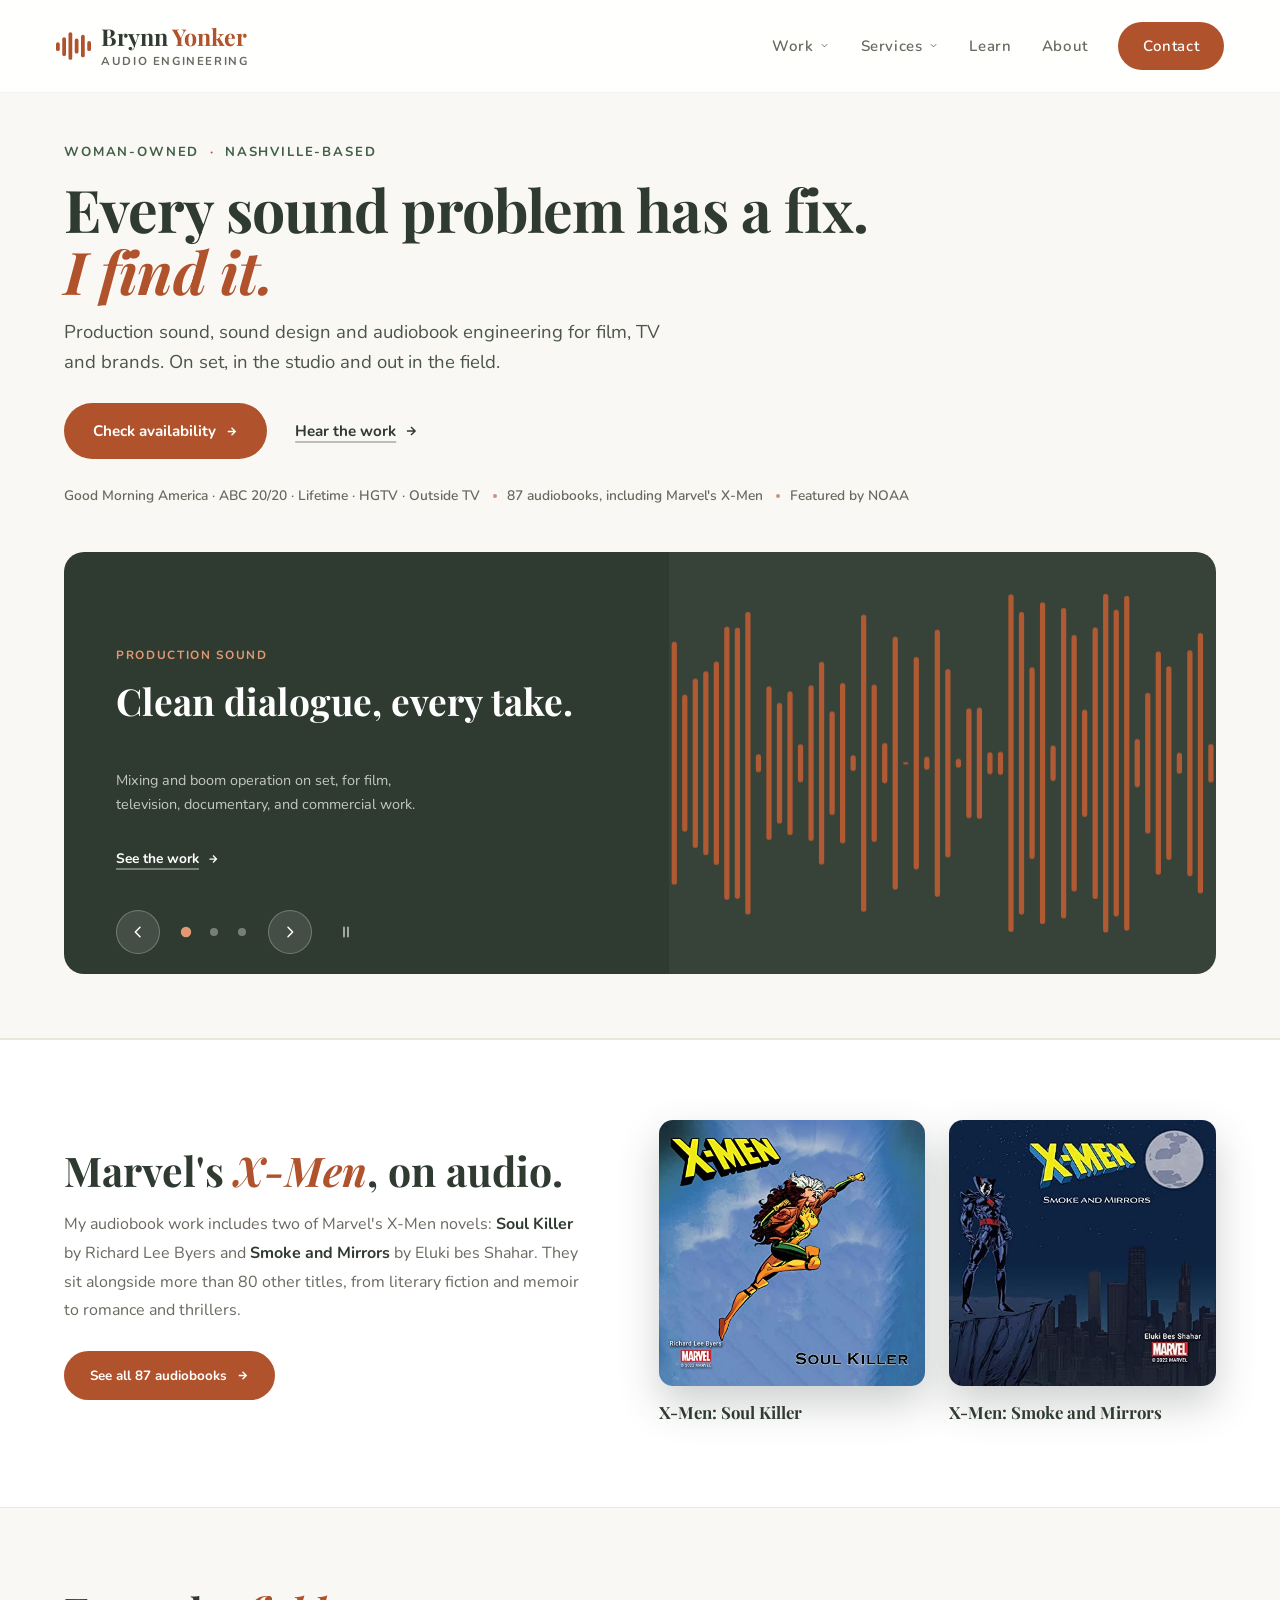
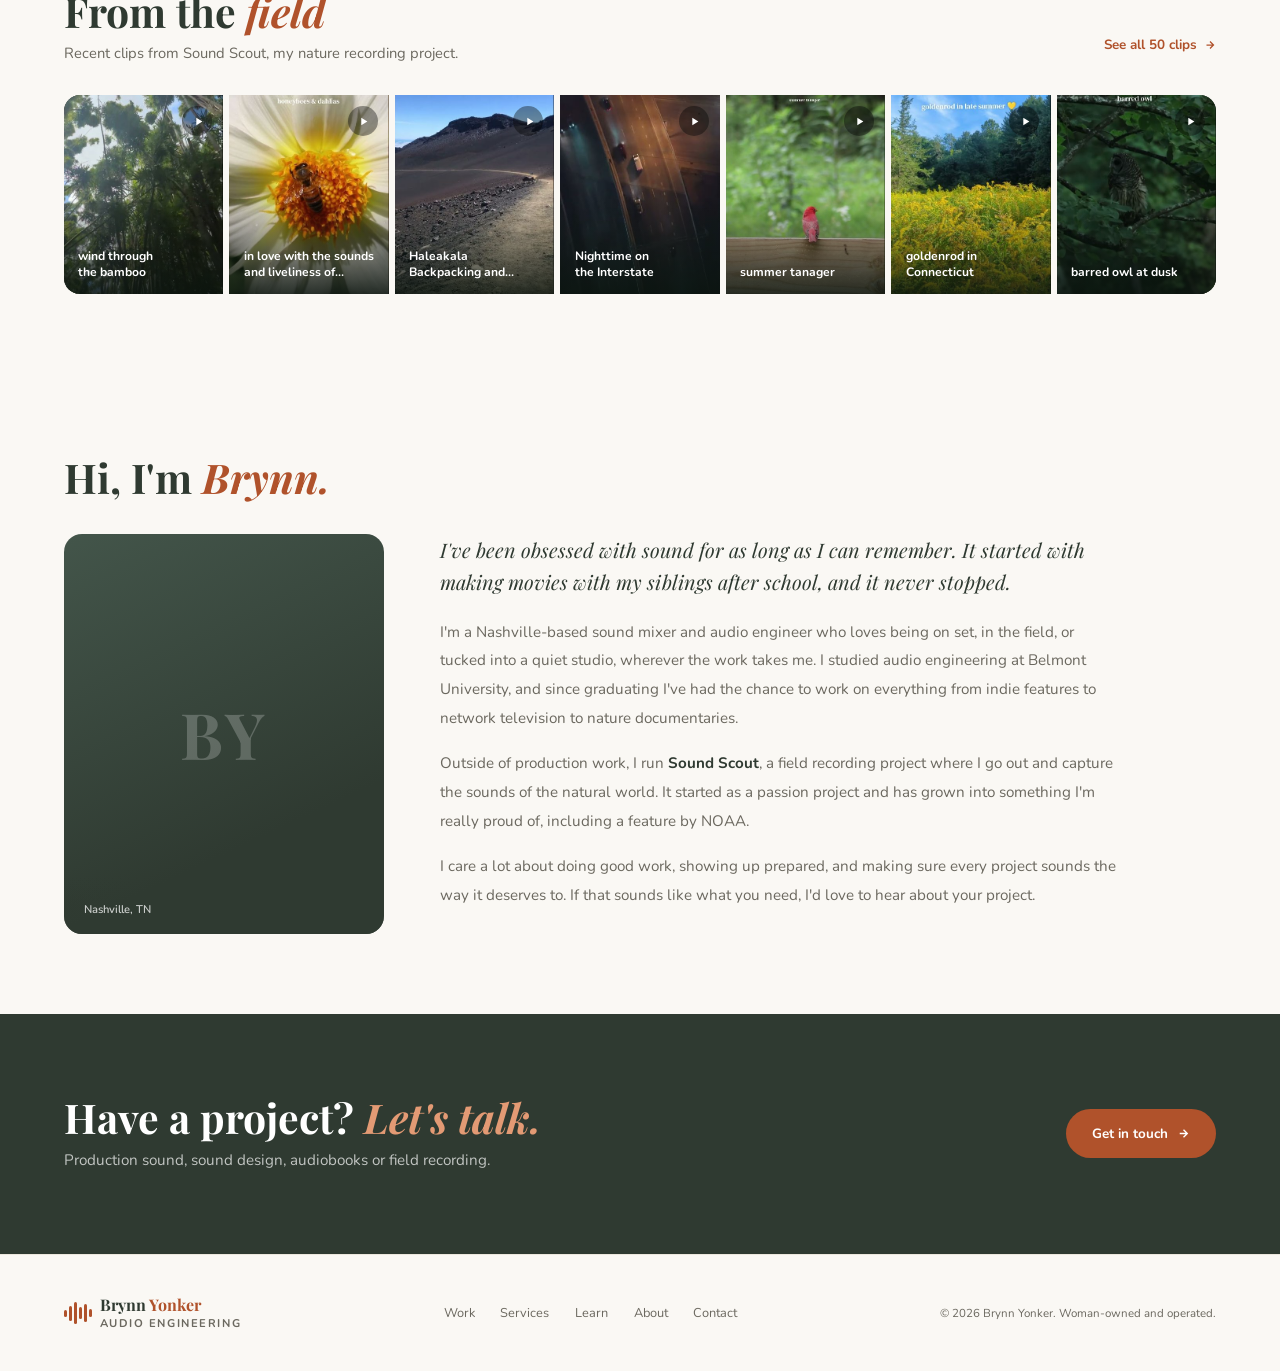
==== commit 9b1cabeb: "Services: merge Boom Operation into Production Sound - One Production Sound service (mixing and boom" ====
--- a/index.html
+++ b/index.html
@@ -45,7 +45,7 @@
 <link rel="preconnect" href="https://fonts.googleapis.com">
 <link rel="preconnect" href="https://fonts.gstatic.com" crossorigin>
 <link href="https://fonts.googleapis.com/css2?family=Playfair+Display:ital,wght@0,400;0,700;1,400;1,700&family=Nunito:wght@300;400;600;700&display=swap" rel="stylesheet">
-<link rel="stylesheet" href="css/style.css?v=2f4d463a">
+<link rel="stylesheet" href="css/style.css?v=d8f42fb4">
 </head>
 <body>
 <a class="skip-link" href="#main">Skip to content</a>
@@ -69,8 +69,7 @@
     <li>
       <a href="services.html">Services <svg class="nav-caret" viewBox="0 0 24 24"><path d="M6 9l6 6 6-6"/></svg></a>
       <div class="nav-dropdown">
-        <a href="services.html#production-sound-mixing"><span class="dd-title">Production Sound Mixing</span><span class="dd-desc">Dialogue capture on set</span></a>
-        <a href="services.html#boom-operation"><span class="dd-title">Boom Operation</span><span class="dd-desc">Clean, out-of-frame coverage</span></a>
+        <a href="services.html#production-sound-mixing"><span class="dd-title">Production Sound</span><span class="dd-desc">Mixing and boom on set</span></a>
         <a href="services.html#sound-design"><span class="dd-title">Sound Design</span><span class="dd-desc">Editing, design and mix</span></a>
         <a href="services.html#audiobooks"><span class="dd-title">Audiobook Engineering</span><span class="dd-desc">Record, proof, master to ACX</span></a>
         <a href="services.html#field-recording"><span class="dd-title">Field Recording</span><span class="dd-desc">Nature and location audio</span></a>
@@ -263,6 +262,6 @@
   <div class="footer-copy">&copy; 2026 Brynn Yonker. Woman-owned and operated.</div>
 </footer>
 
-<script src="js/main.js?v=2f4d463a"></script>
+<script src="js/main.js?v=d8f42fb4"></script>
 </body>
 </html>
--- a/css/style.css
+++ b/css/style.css
@@ -1011,3 +1011,4 @@
 .svc-row#audiobooks .svc-covers img{aspect-ratio:1;width:100%;height:auto}
 .svc-row#audiobooks .svc-covers{width:auto;height:84%;aspect-ratio:1}
 .svc-row#audiobooks:nth-child(odd) .svc-media{background:color-mix(in srgb,var(--orange) 9%,var(--cream))}
+.svc-also{font-size:.88rem;color:var(--muted);margin:-.2rem 0 .9rem;max-width:46ch}
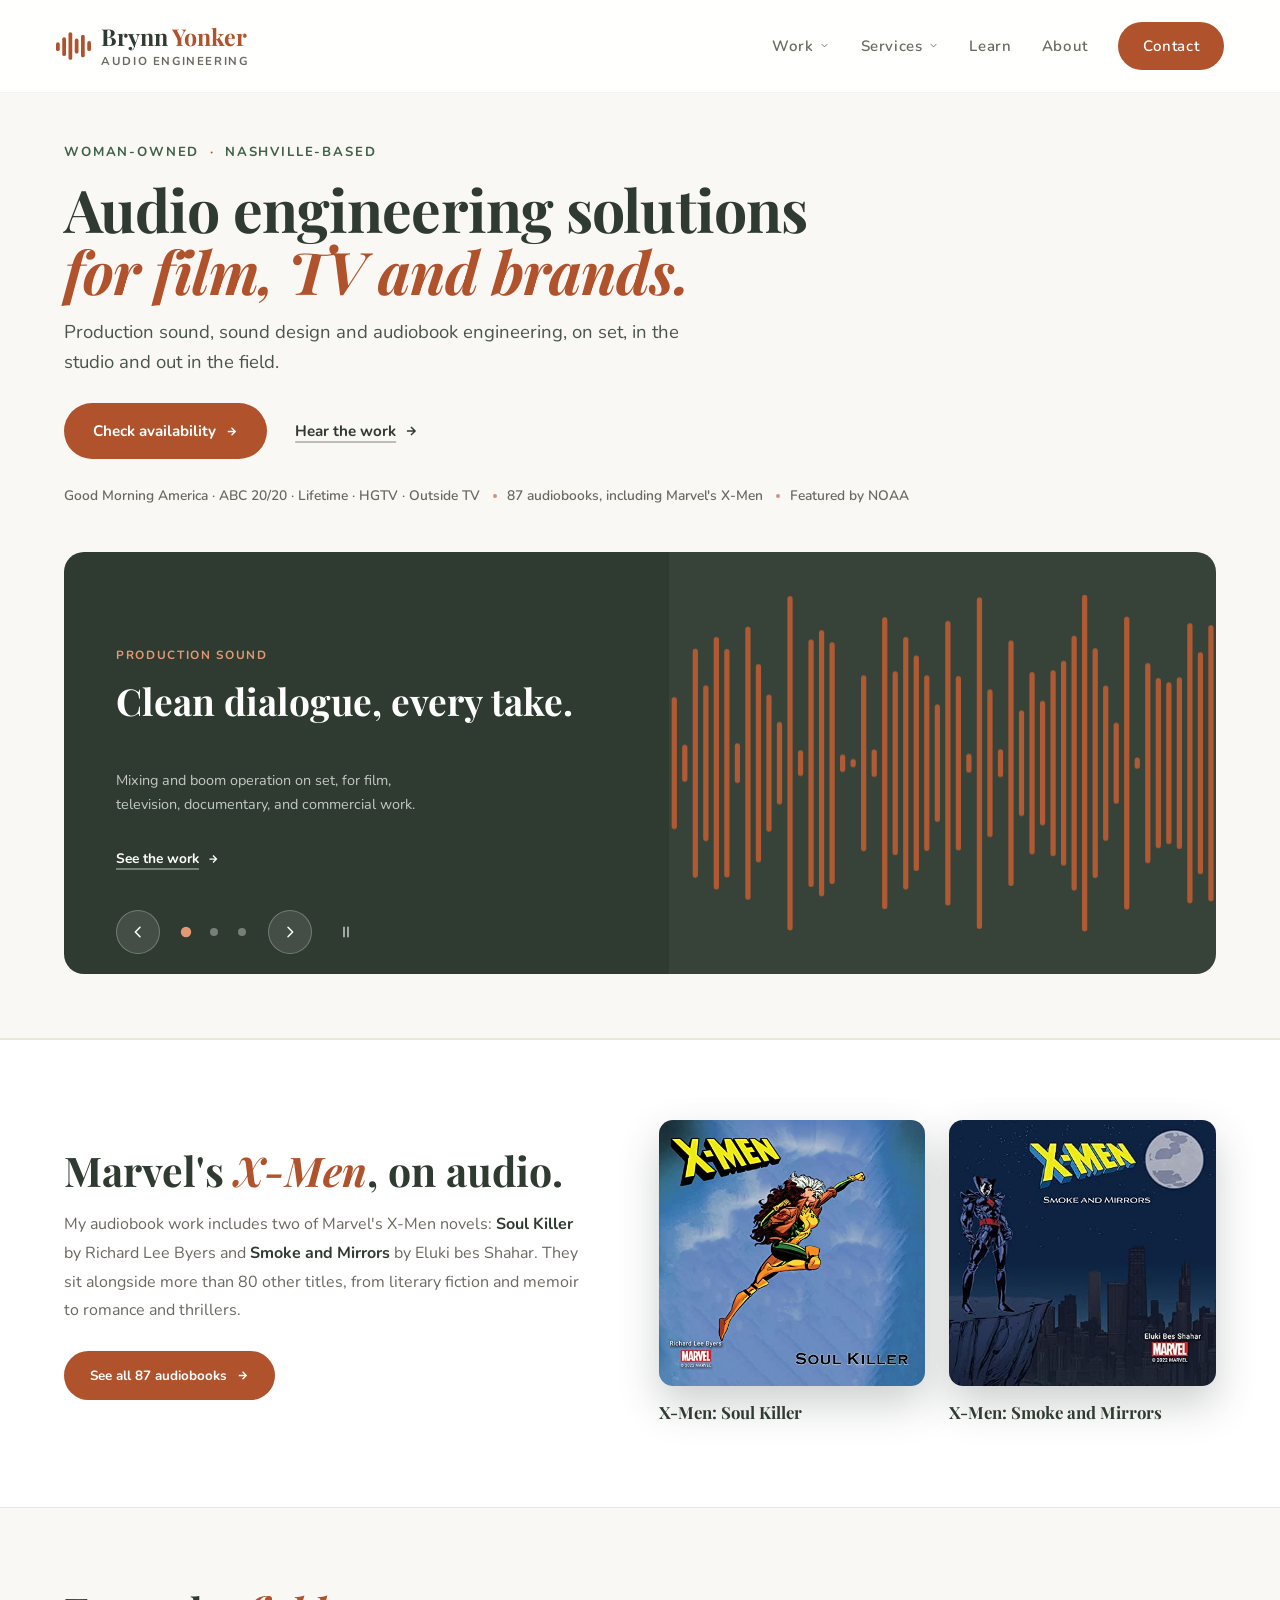
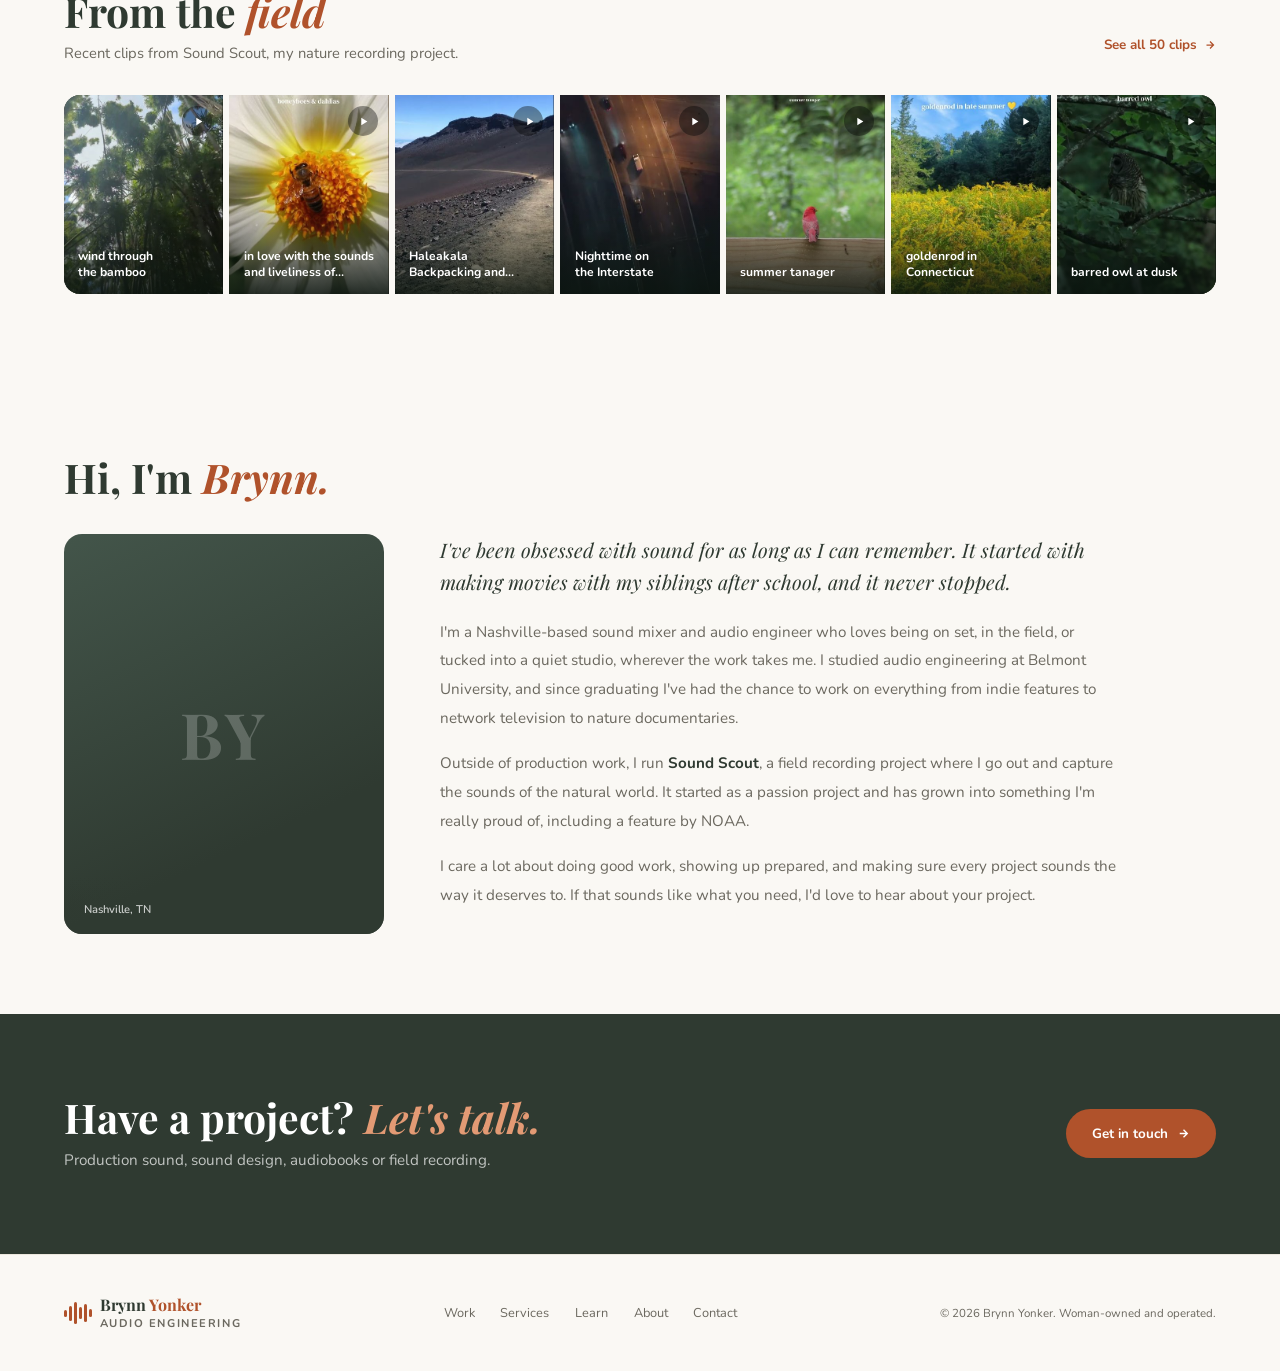
==== commit 782a4c26: "Home: 'Audio engineering solutions for film, TV and brands.' Plain, solutions-led opening in place o" ====
--- a/index.html
+++ b/index.html
@@ -87,8 +87,8 @@
 <section id="hero">
   <div class="hero-pitch">
     <p class="hero-identity">Woman-owned <span aria-hidden="true">·</span> Nashville-based</p>
-    <h1 class="hero-title"><span class="sr-only">Brynn Yonker, Nashville audio engineer. </span>Every sound problem has a fix. <em>I find it.</em></h1>
-    <p class="hero-lede">Production sound, sound design and audiobook engineering for film, TV and brands. On set, in the studio and out in the field.</p>
+    <h1 class="hero-title"><span class="sr-only">Brynn Yonker, Nashville audio engineer. </span>Audio engineering solutions <em>for film, TV and brands.</em></h1>
+    <p class="hero-lede">Production sound, sound design and audiobook engineering, on set, in the studio and out in the field.</p>
     <div class="hero-actions">
       <a class="btn-primary" href="contact.html">Check availability <svg width="13" height="13" viewBox="0 0 24 24" fill="none" stroke="currentColor" stroke-width="2.5"><path d="M5 12h14M12 5l7 7-7 7"/></svg></a>
       <a class="hero-secondary" href="work/production-sound.html">Hear the work <svg viewBox="0 0 24 24"><path d="M5 12h14M12 5l7 7-7 7"/></svg></a>
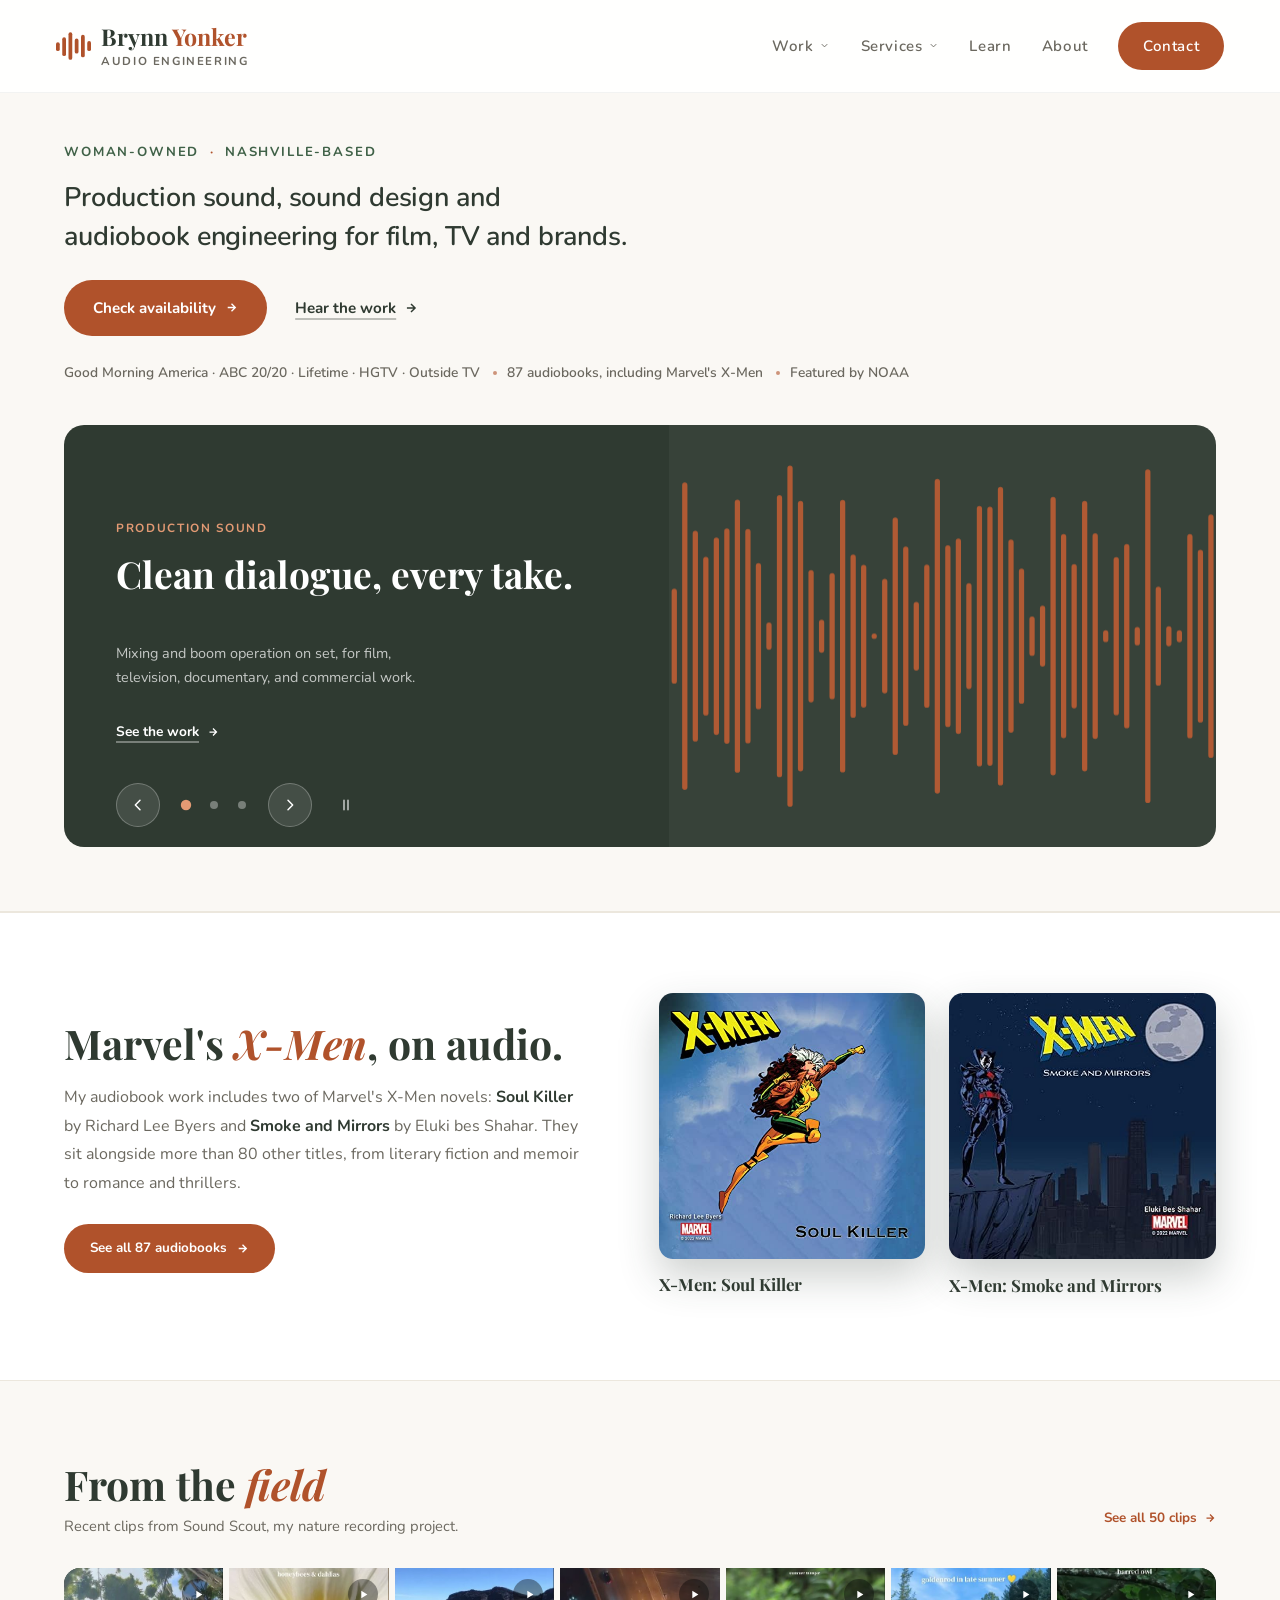
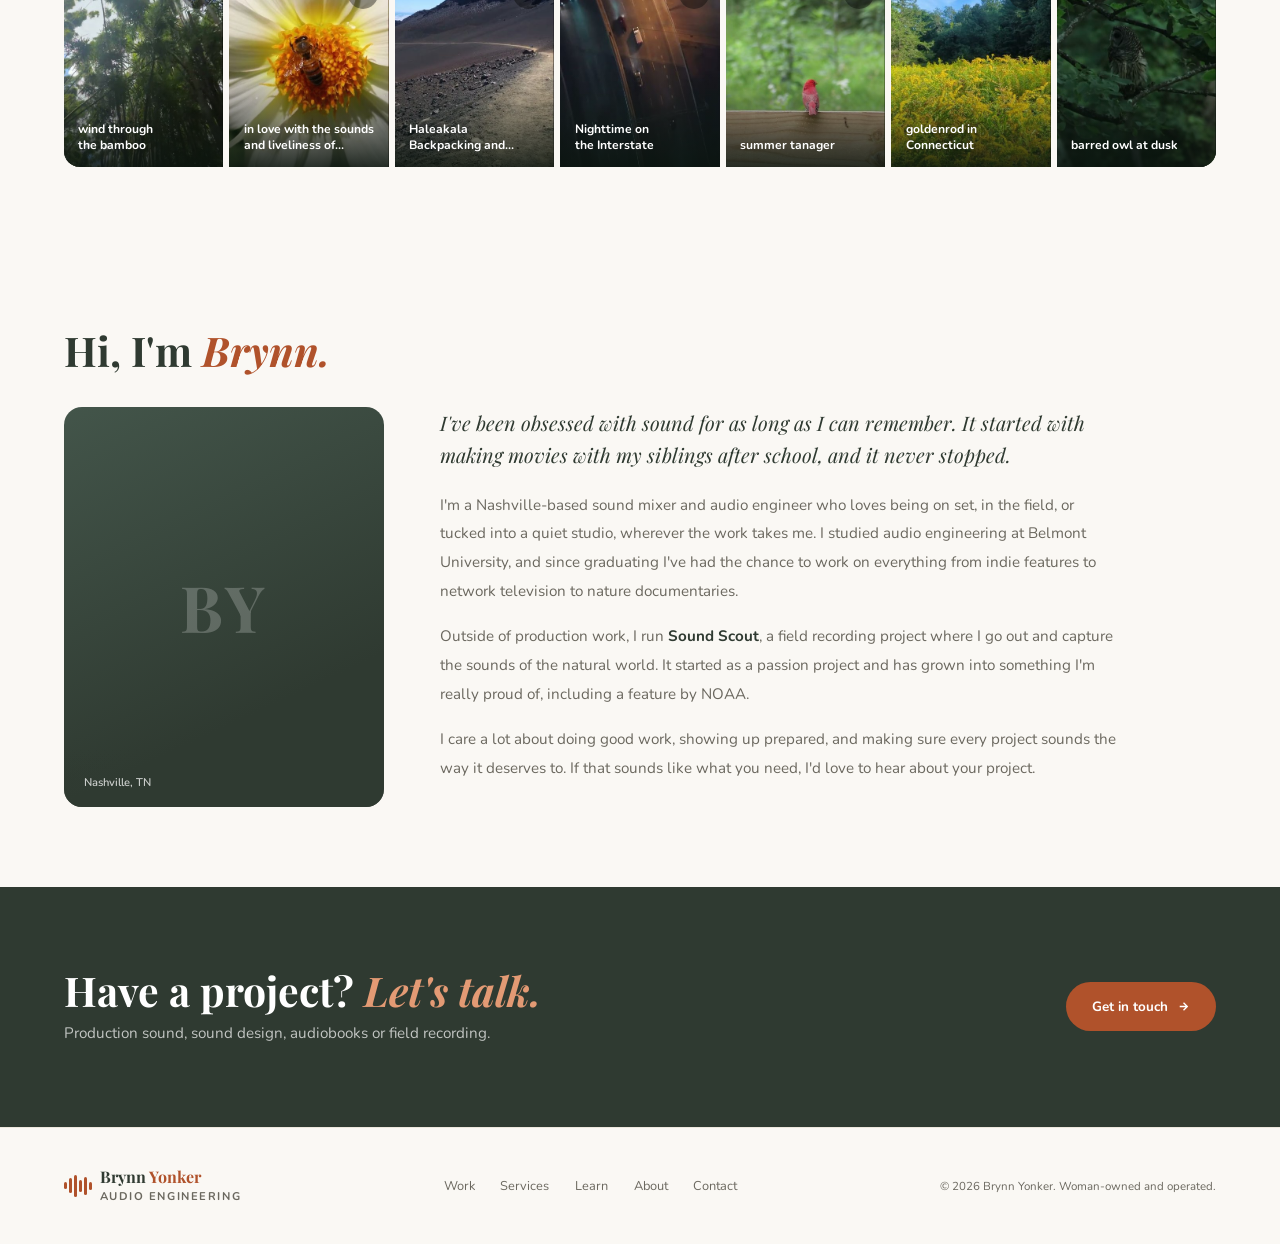
==== commit 767ee58f: "Home: drop the slogan headline The plain description is now the page heading, set at a modest size u" ====
--- a/index.html
+++ b/index.html
@@ -45,7 +45,7 @@
 <link rel="preconnect" href="https://fonts.googleapis.com">
 <link rel="preconnect" href="https://fonts.gstatic.com" crossorigin>
 <link href="https://fonts.googleapis.com/css2?family=Playfair+Display:ital,wght@0,400;0,700;1,400;1,700&family=Nunito:wght@300;400;600;700&display=swap" rel="stylesheet">
-<link rel="stylesheet" href="css/style.css?v=d8f42fb4">
+<link rel="stylesheet" href="css/style.css?v=86451a98">
 </head>
 <body>
 <a class="skip-link" href="#main">Skip to content</a>
@@ -87,8 +87,7 @@
 <section id="hero">
   <div class="hero-pitch">
     <p class="hero-identity">Woman-owned <span aria-hidden="true">·</span> Nashville-based</p>
-    <h1 class="hero-title"><span class="sr-only">Brynn Yonker, Nashville audio engineer. </span>Audio engineering solutions <em>for film, TV and brands.</em></h1>
-    <p class="hero-lede">Production sound, sound design and audiobook engineering, on set, in the studio and out in the field.</p>
+    <h1 class="hero-statement"><span class="sr-only">Brynn Yonker: </span>Production sound, sound design and audiobook engineering for film, TV and brands.</h1>
     <div class="hero-actions">
       <a class="btn-primary" href="contact.html">Check availability <svg width="13" height="13" viewBox="0 0 24 24" fill="none" stroke="currentColor" stroke-width="2.5"><path d="M5 12h14M12 5l7 7-7 7"/></svg></a>
       <a class="hero-secondary" href="work/production-sound.html">Hear the work <svg viewBox="0 0 24 24"><path d="M5 12h14M12 5l7 7-7 7"/></svg></a>
@@ -262,6 +261,6 @@
   <div class="footer-copy">&copy; 2026 Brynn Yonker. Woman-owned and operated.</div>
 </footer>
 
-<script src="js/main.js?v=d8f42fb4"></script>
+<script src="js/main.js?v=86451a98"></script>
 </body>
 </html>
--- a/css/style.css
+++ b/css/style.css
@@ -1012,3 +1012,8 @@
 .svc-row#audiobooks .svc-covers{width:auto;height:84%;aspect-ratio:1}
 .svc-row#audiobooks:nth-child(odd) .svc-media{background:color-mix(in srgb,var(--orange) 9%,var(--cream))}
 .svc-also{font-size:.88rem;color:var(--muted);margin:-.2rem 0 .9rem;max-width:46ch}
+/* Home opening without a slogan: the plain description is the heading. */
+.hero-statement{font-family:var(--sans);font-size:clamp(1.35rem,2.1vw,1.75rem);font-weight:600;line-height:1.45;color:var(--brown);max-width:34ch;margin:0 0 1.5rem;letter-spacing:-.005em}
+.hero-pitch{margin-bottom:2.5rem}
+@media(max-width:560px){.hero-statement{font-size:1.25rem}}
+.hero-statement{text-wrap:balance;max-width:40ch}
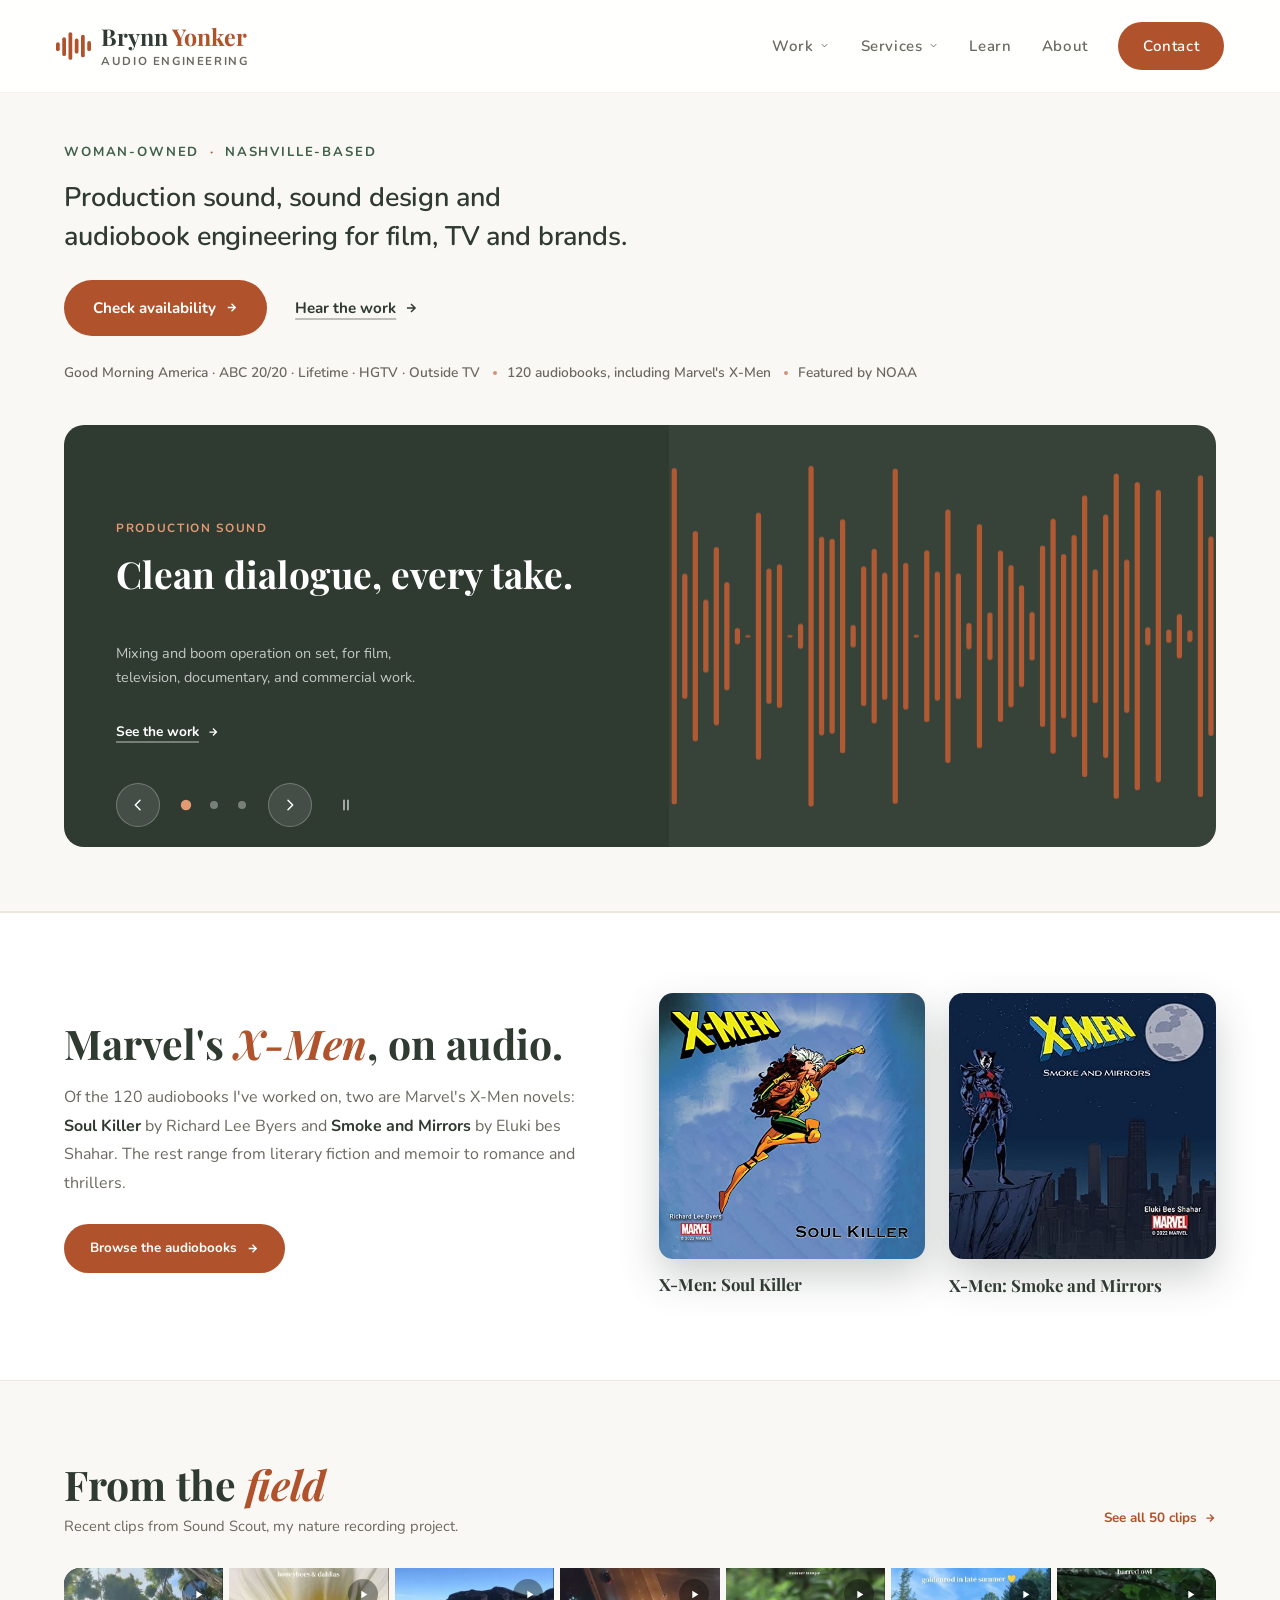
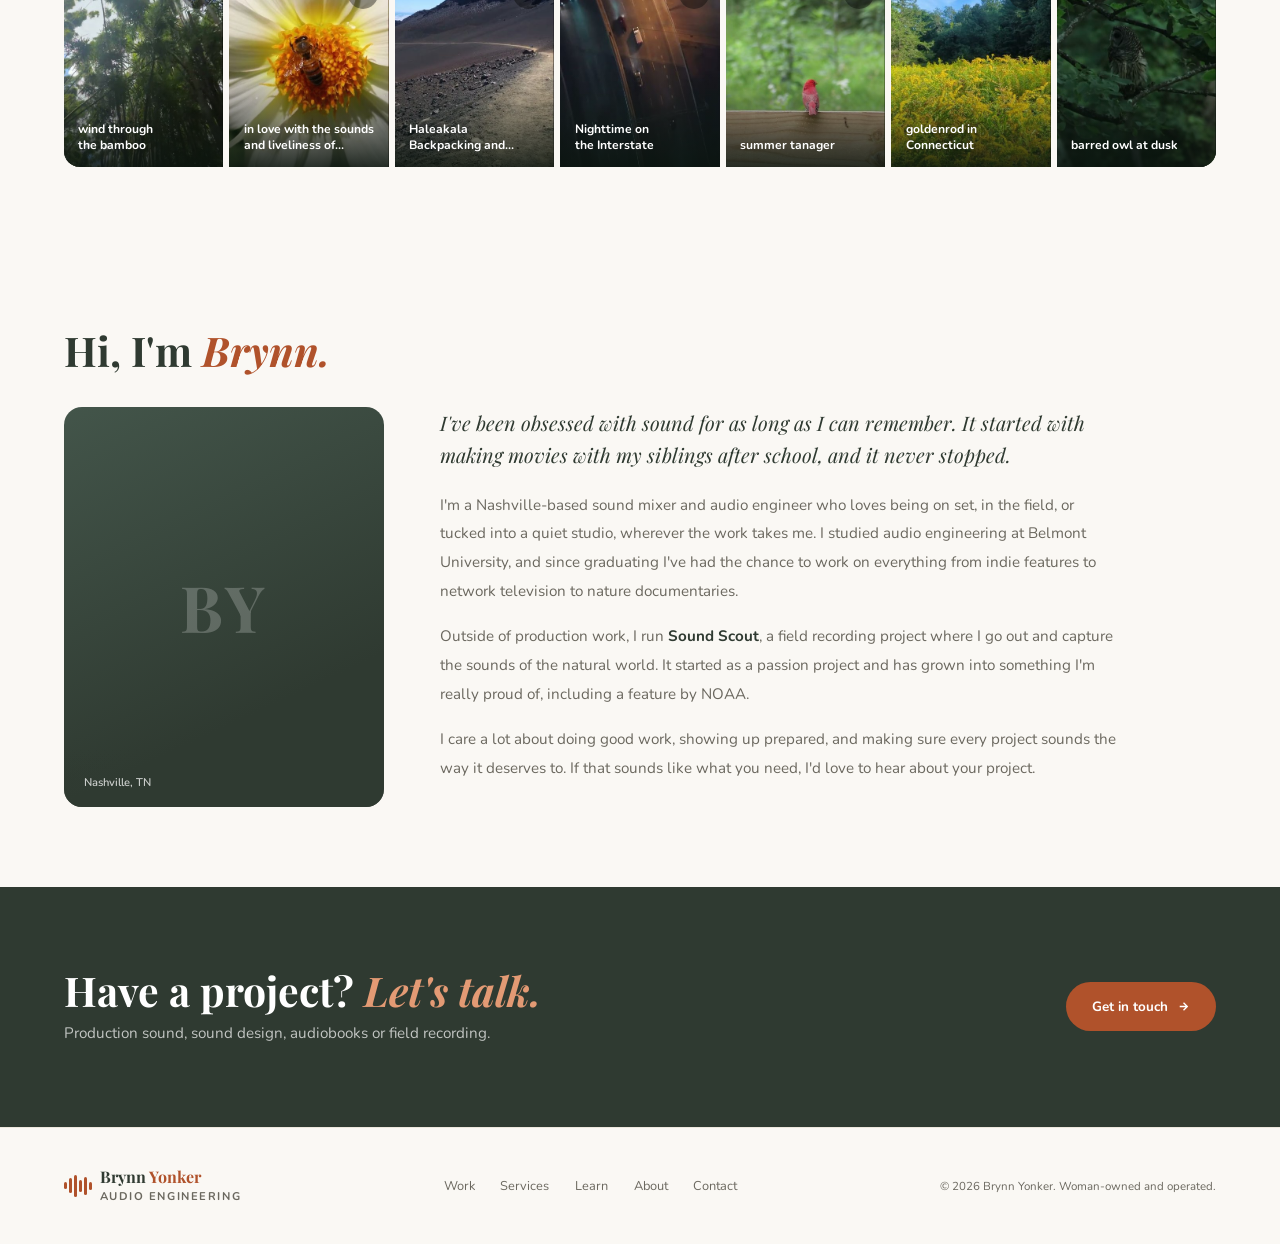
==== commit 87115321: "Audiobooks: 120 titles, not 80+ - Proof line, Marvel band and Audiobooks intro say 120 - Buttons rea" ====
--- a/index.html
+++ b/index.html
@@ -94,7 +94,7 @@
     </div>
     <ul class="hero-proof">
       <li>Good Morning America · ABC 20/20 · Lifetime · HGTV · Outside TV</li>
-      <li>87 audiobooks, including Marvel's X-Men</li>
+      <li>120 audiobooks, including Marvel's X-Men</li>
       <li>Featured by NOAA</li>
     </ul>
   </div>
@@ -151,8 +151,8 @@
   <div class="marvel-inner">
     <div class="marvel-copy fade-up">
       <h2>Marvel's <em>X-Men</em>, on audio.</h2>
-      <p>My audiobook work includes two of Marvel's X-Men novels: <strong>Soul Killer</strong> by Richard Lee Byers and <strong>Smoke and Mirrors</strong> by Eluki bes Shahar. They sit alongside more than 80 other titles, from literary fiction and memoir to romance and thrillers.</p>
-      <a class="btn-primary" href="work/audiobooks.html">See all 87 audiobooks <svg width="13" height="13" viewBox="0 0 24 24" fill="none" stroke="currentColor" stroke-width="2.5"><path d="M5 12h14M12 5l7 7-7 7"/></svg></a>
+      <p>Of the 120 audiobooks I've worked on, two are Marvel's X-Men novels: <strong>Soul Killer</strong> by Richard Lee Byers and <strong>Smoke and Mirrors</strong> by Eluki bes Shahar. The rest range from literary fiction and memoir to romance and thrillers.</p>
+      <a class="btn-primary" href="work/audiobooks.html">Browse the audiobooks <svg width="13" height="13" viewBox="0 0 24 24" fill="none" stroke="currentColor" stroke-width="2.5"><path d="M5 12h14M12 5l7 7-7 7"/></svg></a>
     </div>
     <div class="marvel-covers fade-up">
       <a class="marvel-cover" href="https://www.audible.com/pd/X-Men-Soul-Killer-Audiobook/B09GL233FQ" target="_blank" rel="noopener">
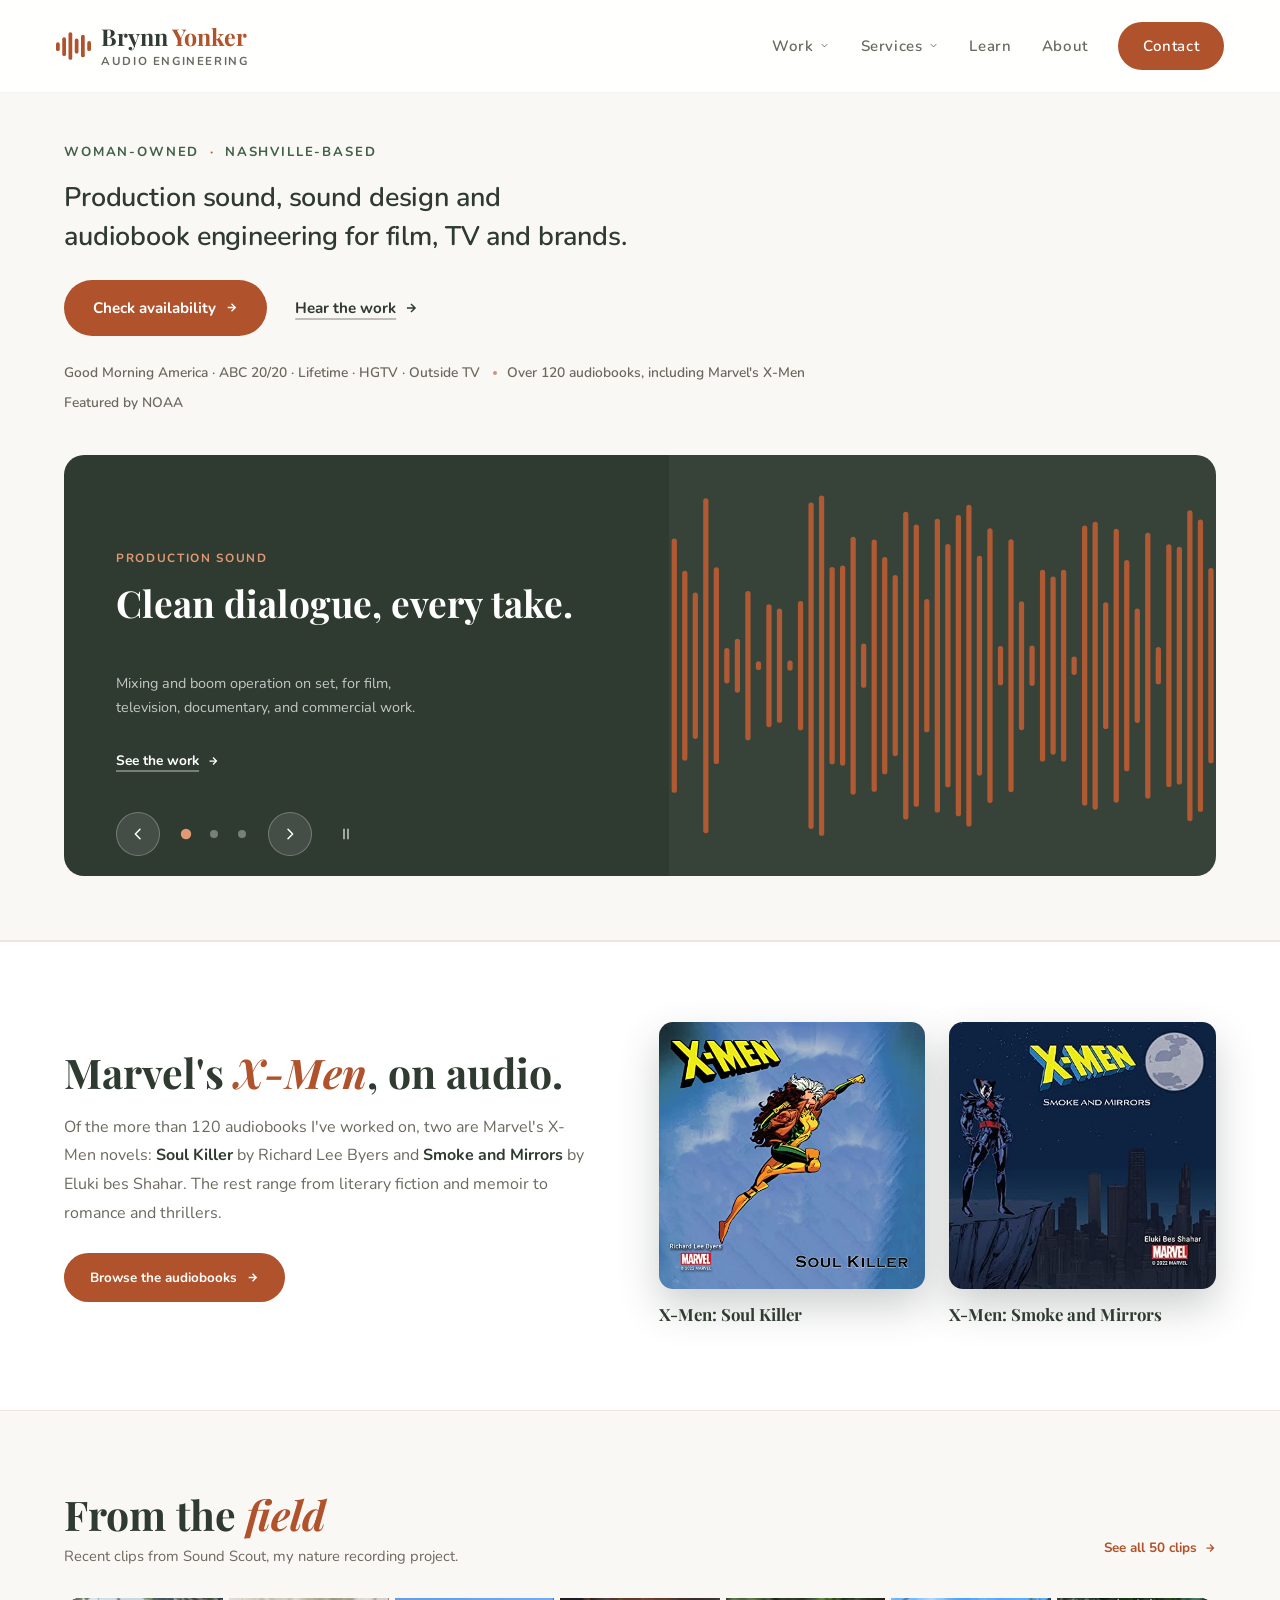
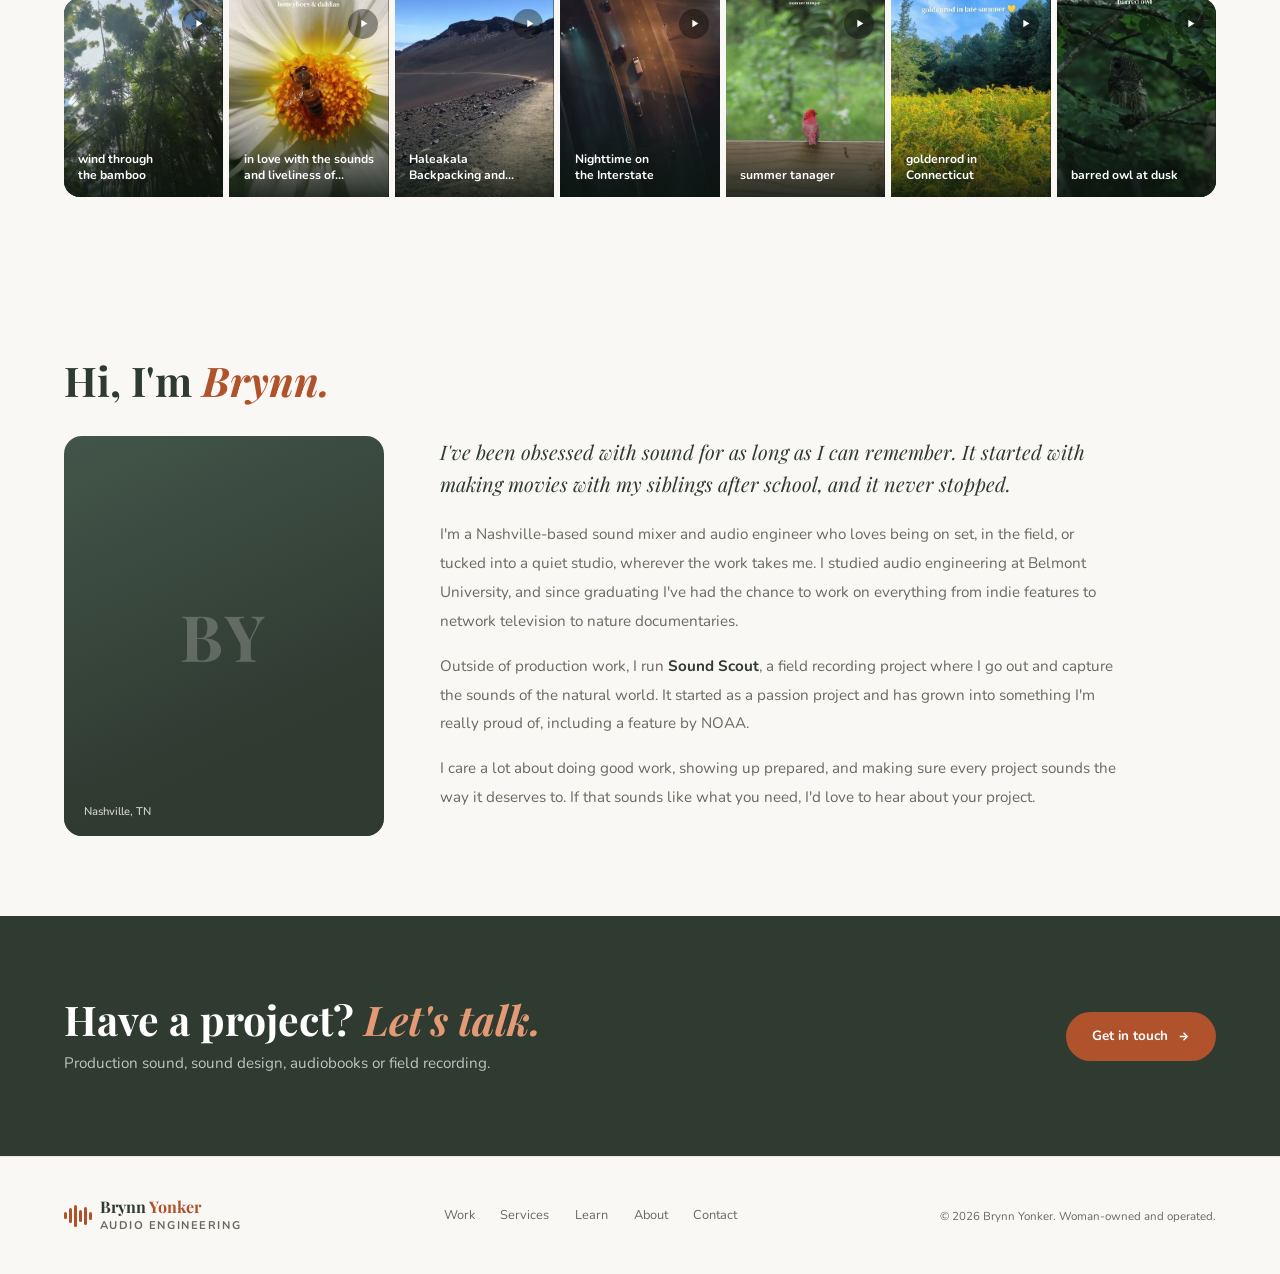
==== commit 429cbb6e: "Audiobooks: say 'over 120' Co-Authored-By: Claude Opus 5.5 <noreply@anthropic.com> Claude-Session: h" ====
--- a/index.html
+++ b/index.html
@@ -94,7 +94,7 @@
     </div>
     <ul class="hero-proof">
       <li>Good Morning America · ABC 20/20 · Lifetime · HGTV · Outside TV</li>
-      <li>120 audiobooks, including Marvel's X-Men</li>
+      <li>Over 120 audiobooks, including Marvel's X-Men</li>
       <li>Featured by NOAA</li>
     </ul>
   </div>
@@ -151,7 +151,7 @@
   <div class="marvel-inner">
     <div class="marvel-copy fade-up">
       <h2>Marvel's <em>X-Men</em>, on audio.</h2>
-      <p>Of the 120 audiobooks I've worked on, two are Marvel's X-Men novels: <strong>Soul Killer</strong> by Richard Lee Byers and <strong>Smoke and Mirrors</strong> by Eluki bes Shahar. The rest range from literary fiction and memoir to romance and thrillers.</p>
+      <p>Of the more than 120 audiobooks I've worked on, two are Marvel's X-Men novels: <strong>Soul Killer</strong> by Richard Lee Byers and <strong>Smoke and Mirrors</strong> by Eluki bes Shahar. The rest range from literary fiction and memoir to romance and thrillers.</p>
       <a class="btn-primary" href="work/audiobooks.html">Browse the audiobooks <svg width="13" height="13" viewBox="0 0 24 24" fill="none" stroke="currentColor" stroke-width="2.5"><path d="M5 12h14M12 5l7 7-7 7"/></svg></a>
     </div>
     <div class="marvel-covers fade-up">
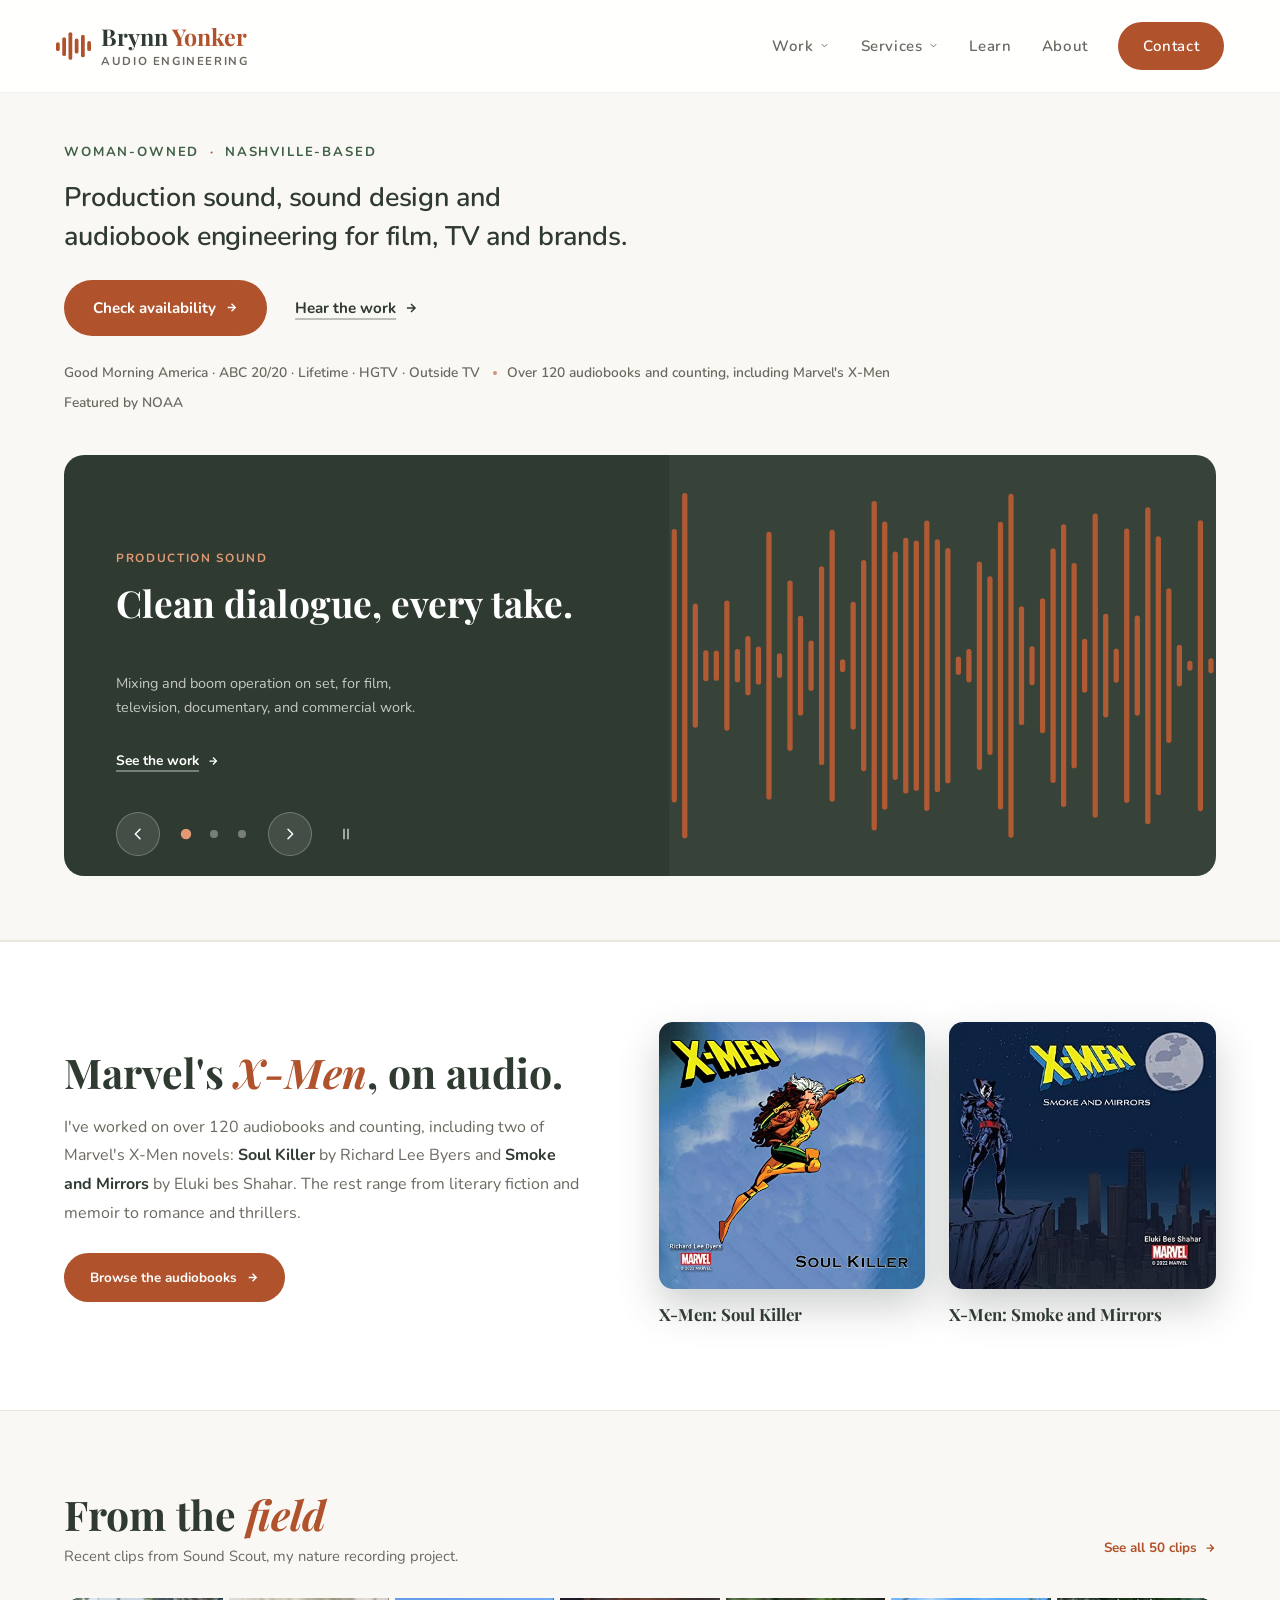
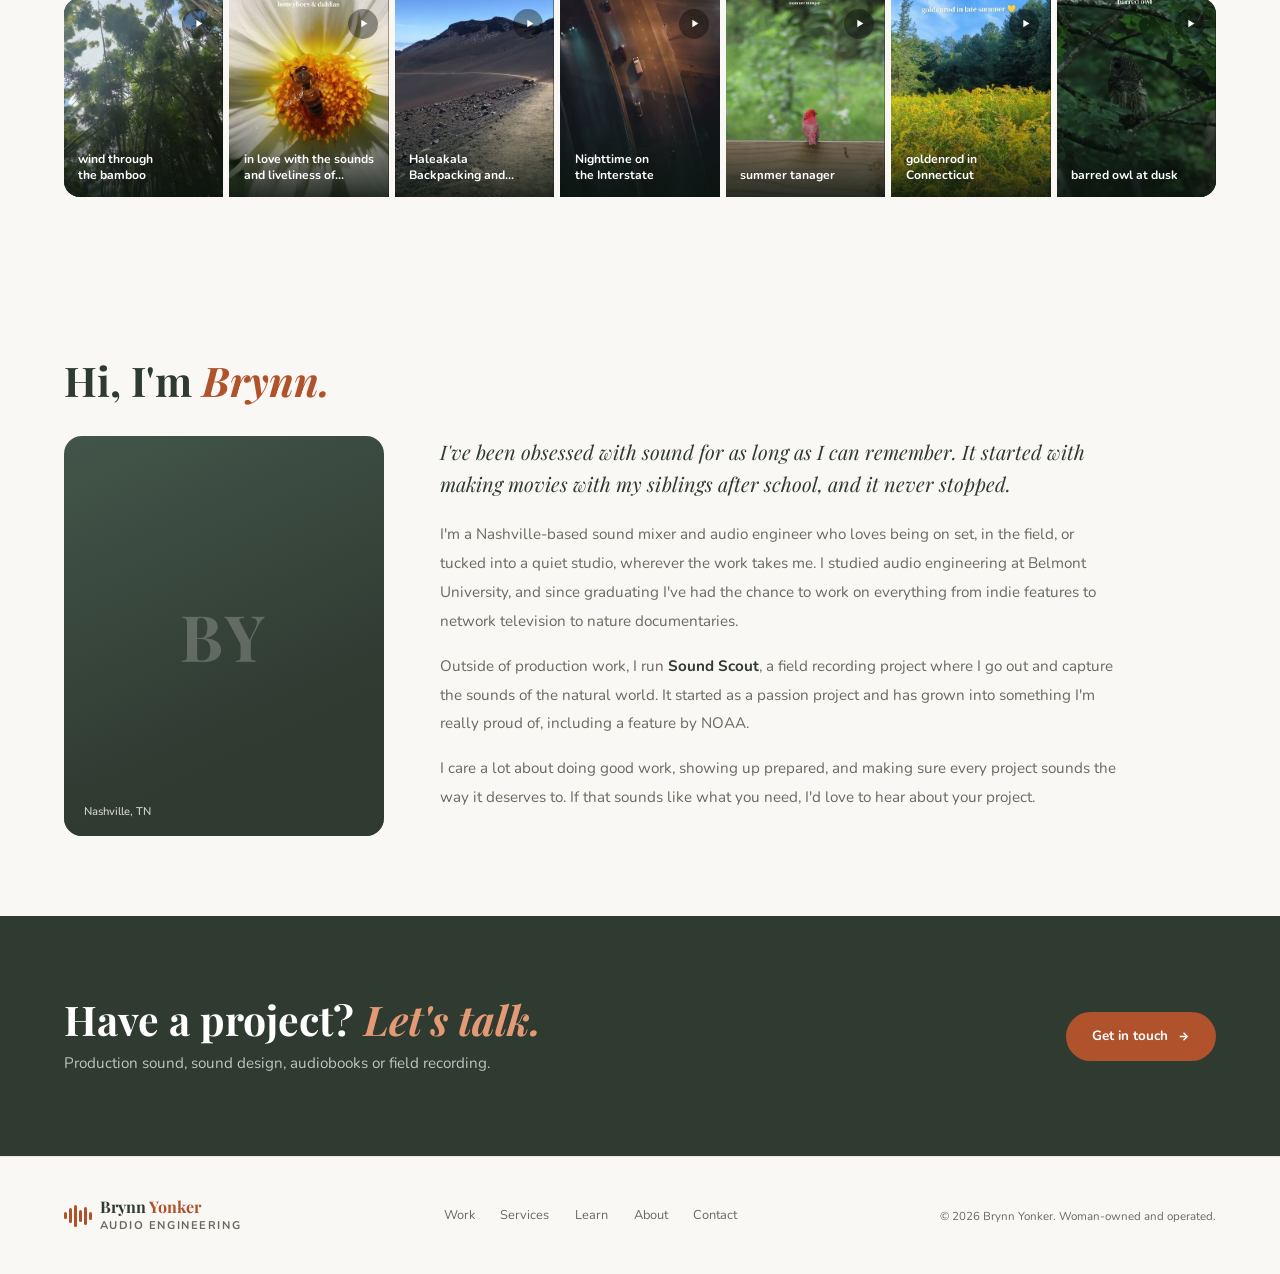
==== commit f29fcf4f: "Audiobooks: 'over 120 and counting' Co-Authored-By: Claude Opus 5.5 <noreply@anthropic.com> Claude-S" ====
--- a/index.html
+++ b/index.html
@@ -94,7 +94,7 @@
     </div>
     <ul class="hero-proof">
       <li>Good Morning America · ABC 20/20 · Lifetime · HGTV · Outside TV</li>
-      <li>Over 120 audiobooks, including Marvel's X-Men</li>
+      <li>Over 120 audiobooks and counting, including Marvel's X-Men</li>
       <li>Featured by NOAA</li>
     </ul>
   </div>
@@ -151,7 +151,7 @@
   <div class="marvel-inner">
     <div class="marvel-copy fade-up">
       <h2>Marvel's <em>X-Men</em>, on audio.</h2>
-      <p>Of the more than 120 audiobooks I've worked on, two are Marvel's X-Men novels: <strong>Soul Killer</strong> by Richard Lee Byers and <strong>Smoke and Mirrors</strong> by Eluki bes Shahar. The rest range from literary fiction and memoir to romance and thrillers.</p>
+      <p>I've worked on over 120 audiobooks and counting, including two of Marvel's X-Men novels: <strong>Soul Killer</strong> by Richard Lee Byers and <strong>Smoke and Mirrors</strong> by Eluki bes Shahar. The rest range from literary fiction and memoir to romance and thrillers.</p>
       <a class="btn-primary" href="work/audiobooks.html">Browse the audiobooks <svg width="13" height="13" viewBox="0 0 24 24" fill="none" stroke="currentColor" stroke-width="2.5"><path d="M5 12h14M12 5l7 7-7 7"/></svg></a>
     </div>
     <div class="marvel-covers fade-up">
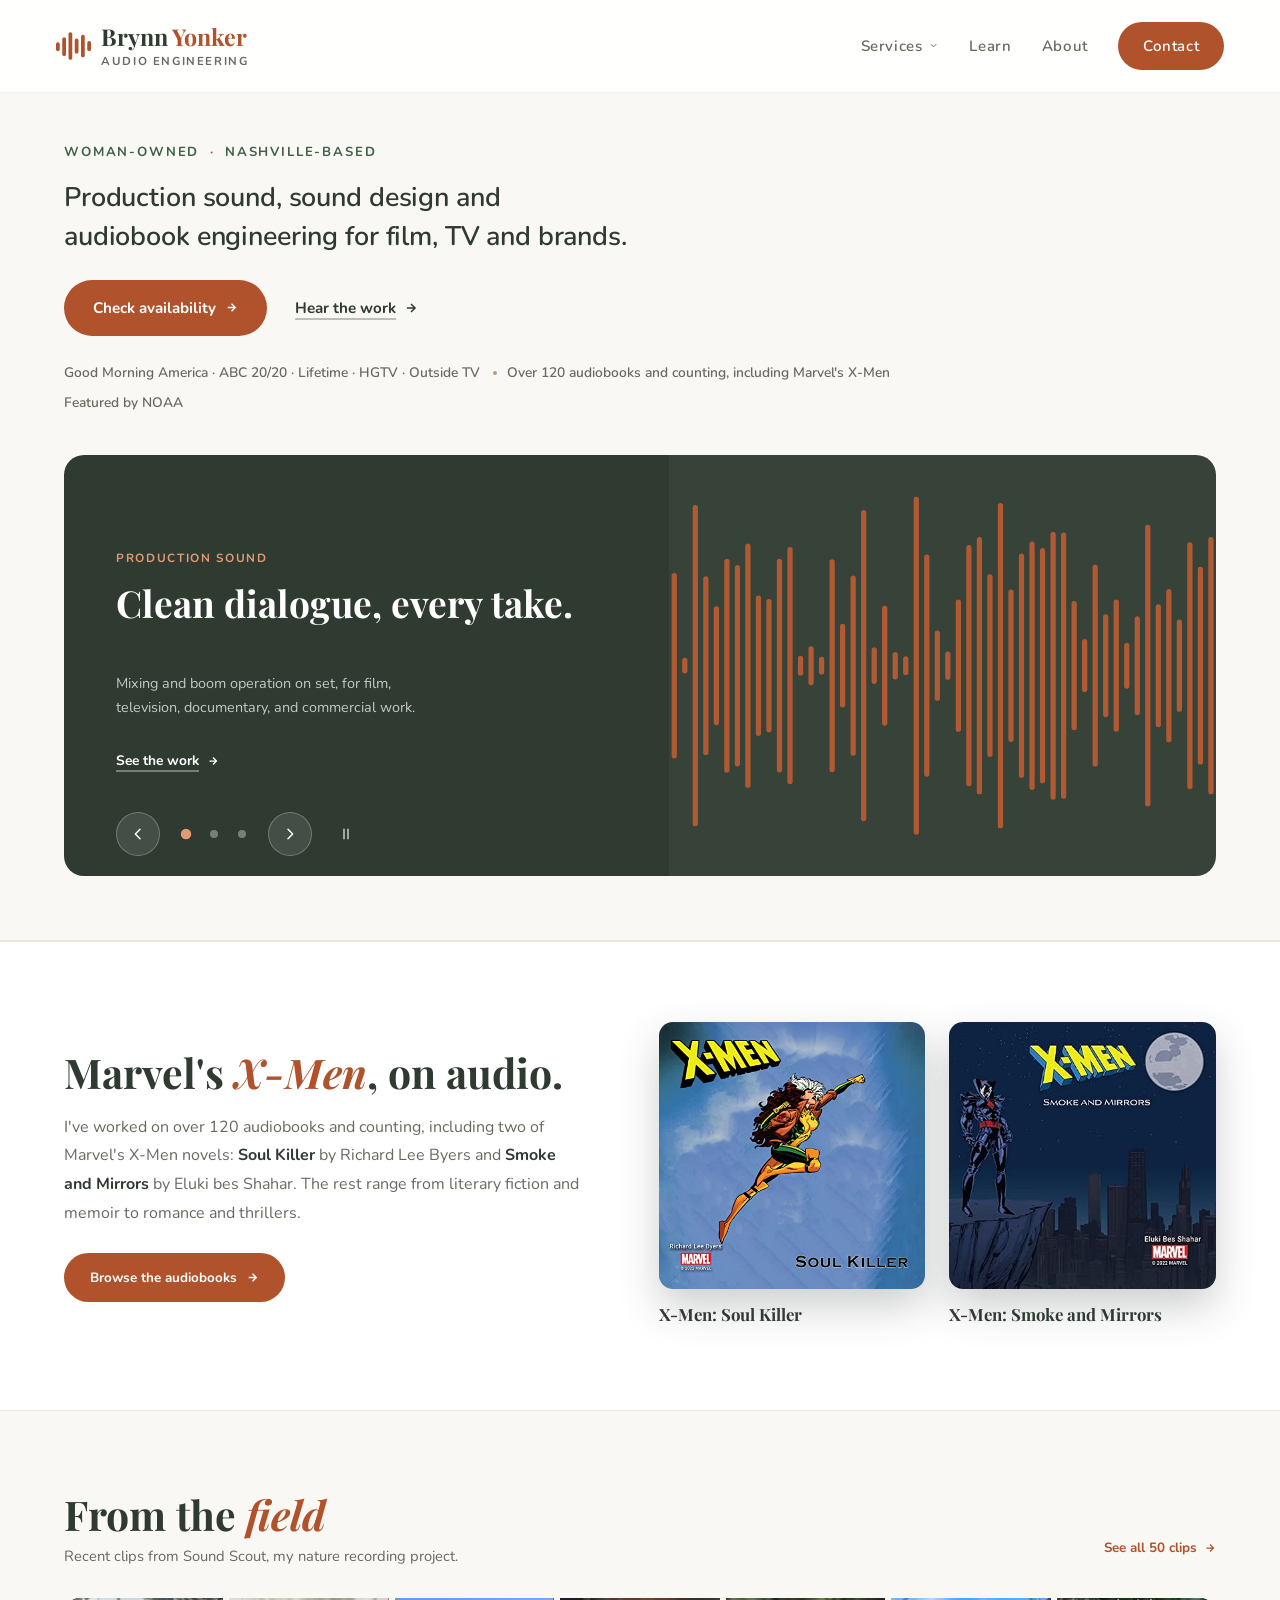
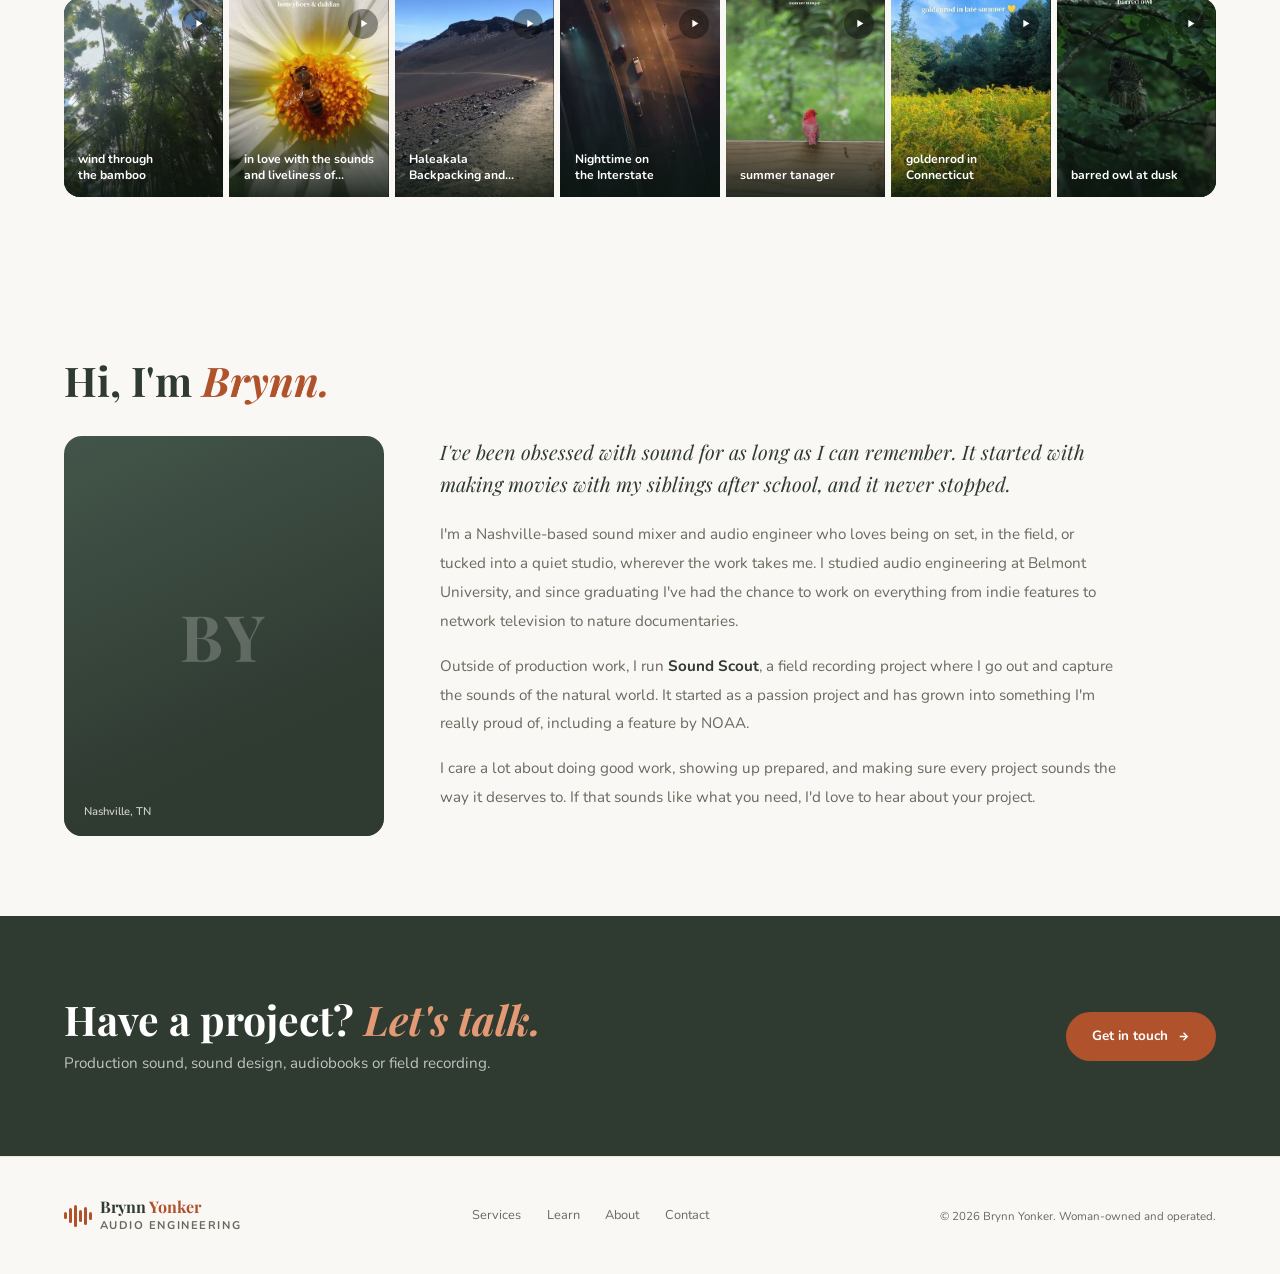
==== commit f14f10a3: "Combine each service with its work page; one Services menu - Production Sound, Sound Design, Audiobo" ====
--- a/index.html
+++ b/index.html
@@ -45,7 +45,7 @@
 <link rel="preconnect" href="https://fonts.googleapis.com">
 <link rel="preconnect" href="https://fonts.gstatic.com" crossorigin>
 <link href="https://fonts.googleapis.com/css2?family=Playfair+Display:ital,wght@0,400;0,700;1,400;1,700&family=Nunito:wght@300;400;600;700&display=swap" rel="stylesheet">
-<link rel="stylesheet" href="css/style.css?v=86451a98">
+<link rel="stylesheet" href="css/style.css?v=8a503919">
 </head>
 <body>
 <a class="skip-link" href="#main">Skip to content</a>
@@ -58,21 +58,12 @@
   </button>
   <ul class="nav-links">
     <li>
-      <a href="work/production-sound.html">Work <svg class="nav-caret" viewBox="0 0 24 24"><path d="M6 9l6 6 6-6"/></svg></a>
-      <div class="nav-dropdown">
-        <a href="work/production-sound.html"><span class="dd-title">Production Sound</span><span class="dd-desc">Mixing &amp; boom op on set</span></a>
-        <a href="work/sound-design.html"><span class="dd-title">Sound Design</span><span class="dd-desc">Post-production design</span></a>
-        <a href="work/audiobooks.html"><span class="dd-title">Audiobooks</span><span class="dd-desc">Recording, editing, ACX delivery</span></a>
-        <a href="work/sound-scout.html"><span class="dd-title">Sound Scout</span><span class="dd-desc">Field recording, nature &amp; NOAA</span></a>
-      </div>
-    </li>
-    <li>
       <a href="services.html">Services <svg class="nav-caret" viewBox="0 0 24 24"><path d="M6 9l6 6 6-6"/></svg></a>
       <div class="nav-dropdown">
-        <a href="services.html#production-sound-mixing"><span class="dd-title">Production Sound</span><span class="dd-desc">Mixing and boom on set</span></a>
-        <a href="services.html#sound-design"><span class="dd-title">Sound Design</span><span class="dd-desc">Editing, design and mix</span></a>
-        <a href="services.html#audiobooks"><span class="dd-title">Audiobook Engineering</span><span class="dd-desc">Record, proof, master to ACX</span></a>
-        <a href="services.html#field-recording"><span class="dd-title">Field Recording</span><span class="dd-desc">Nature and location audio</span></a>
+        <a href="work/production-sound.html"><span class="dd-title">Production Sound</span><span class="dd-desc">Mixing and boom on set</span></a>
+        <a href="work/sound-design.html"><span class="dd-title">Sound Design</span><span class="dd-desc">Editing, design and mix</span></a>
+        <a href="work/audiobooks.html"><span class="dd-title">Audiobooks</span><span class="dd-desc">Record, proof, master to ACX</span></a>
+        <a href="work/sound-scout.html"><span class="dd-title">Field Recording</span><span class="dd-desc">Sound Scout, nature and NOAA</span></a>
       </div>
     </li>
     <li><a href="learn.html">Learn</a></li>
@@ -252,7 +243,6 @@
 <footer>
   <div class="footer-logo"><span class="wave"><i></i><i></i><i></i><i></i><i></i><i></i></span><span class="logo-text"><span class="logo-name">Brynn <span class="logo-surname">Yonker</span></span><span class="logo-role">Audio Engineering</span></span></div>
   <div class="footer-links">
-    <a href="work/production-sound.html">Work</a>
     <a href="services.html">Services</a>
     <a href="learn.html">Learn</a>
     <a href="#about">About</a>
@@ -261,6 +251,6 @@
   <div class="footer-copy">&copy; 2026 Brynn Yonker. Woman-owned and operated.</div>
 </footer>
 
-<script src="js/main.js?v=86451a98"></script>
+<script src="js/main.js?v=8a503919"></script>
 </body>
 </html>
--- a/css/style.css
+++ b/css/style.css
@@ -1017,3 +1017,20 @@
 .hero-pitch{margin-bottom:2.5rem}
 @media(max-width:560px){.hero-statement{font-size:1.25rem}}
 .hero-statement{text-wrap:balance;max-width:40ch}
+/* ═══ SERVICE PANEL (top of each combined page) ═══ */
+.svc-panel{padding-top:2.5rem;padding-bottom:1rem}
+.svc-panel-inner{display:grid;grid-template-columns:minmax(0,1fr) minmax(0,320px);gap:2rem 4rem;align-items:center;background:#fff;border:1.5px solid var(--cream2);border-radius:16px;padding:2rem 2.25rem}
+.svc-panel h2{font-size:1.25rem;margin:0 0 .9rem}
+.svc-points--cols{display:grid;grid-template-columns:repeat(2,minmax(0,1fr));gap:.5rem 2rem;margin-bottom:.4rem}
+.svc-panel .svc-also{margin:.8rem 0 0}
+.svc-panel .svc-spec-panel{margin:.6rem 0 0}
+.svc-panel-cta{border-left:1.5px solid var(--cream2);padding-left:2.5rem}
+.svc-panel-cta p{font-size:.98rem;font-weight:600;color:var(--brown);line-height:1.5;margin-bottom:1rem}
+@media(max-width:900px){
+  .svc-panel{padding-top:1.5rem}
+  .svc-panel-inner{grid-template-columns:1fr;padding:1.5rem 1.35rem;gap:1.5rem}
+  .svc-points--cols{grid-template-columns:1fr}
+  .svc-panel-cta{border-left:none;border-top:1.5px solid var(--cream2);padding:1.4rem 0 0}
+}
+/* Services overview rows: name, one line, a link */
+.svc-row .svc-line{margin-bottom:.6rem}
